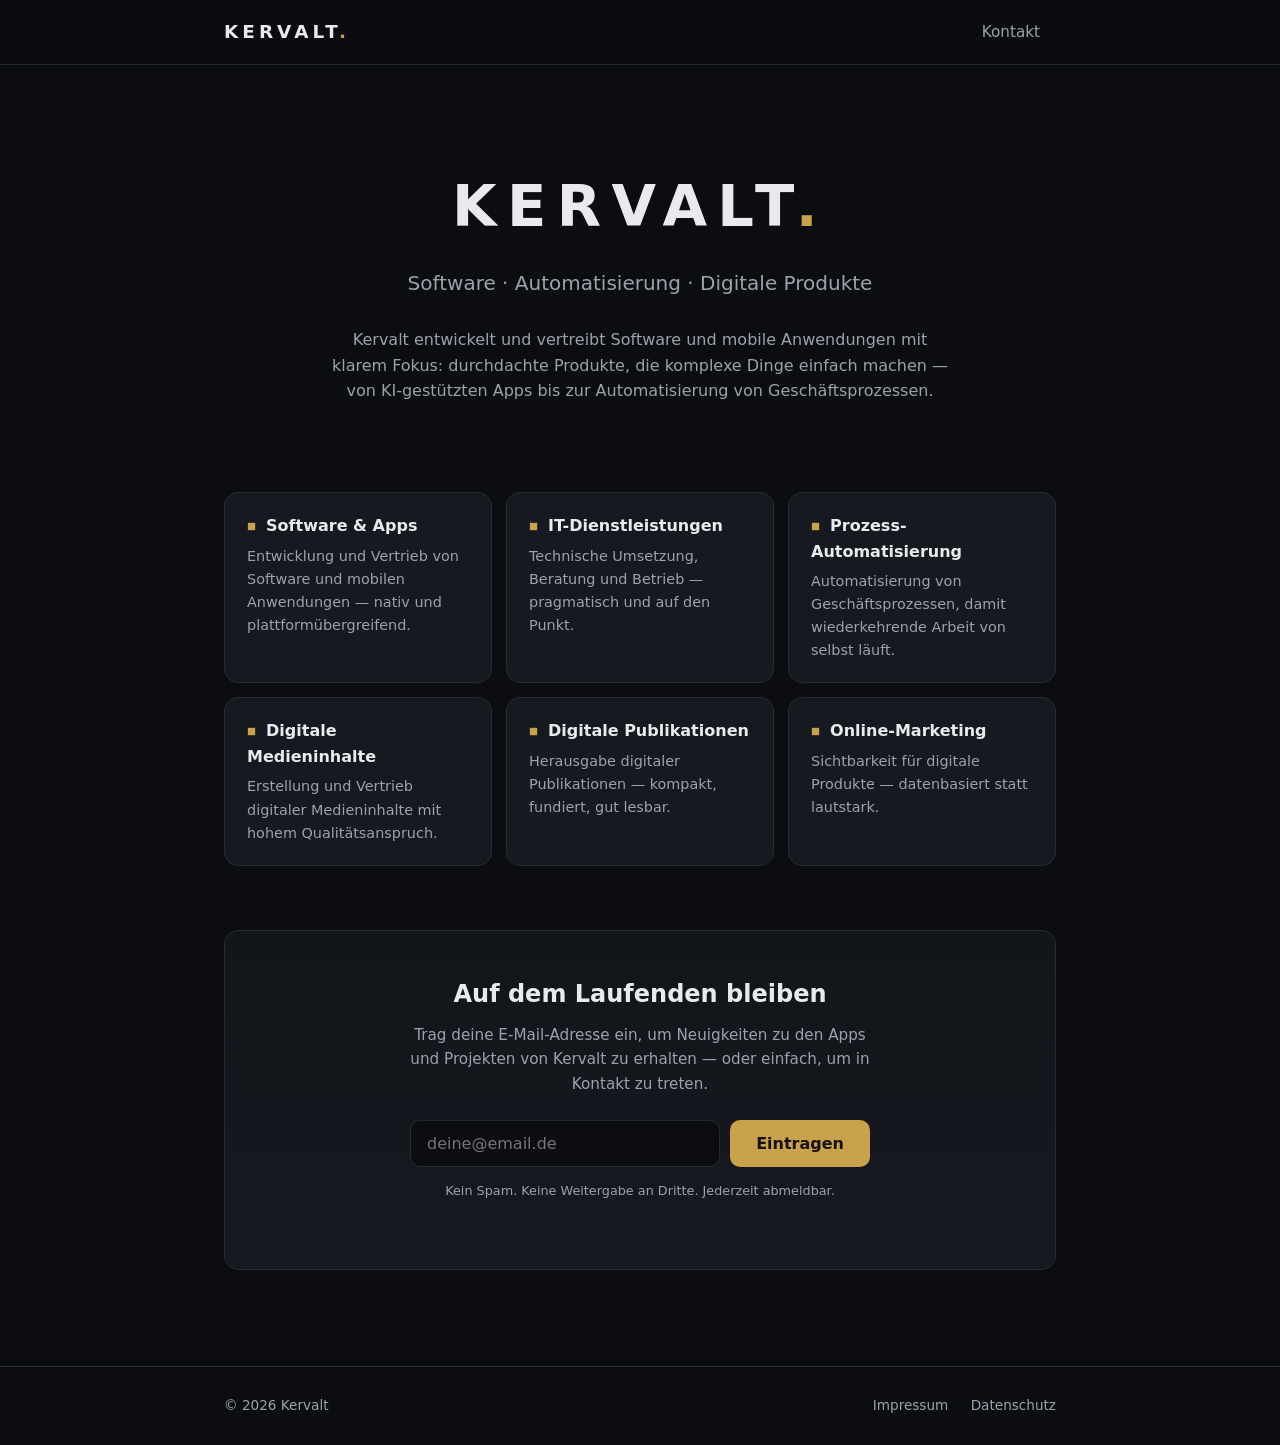
==== index.html @ 4561cdd2 "Kervalt Landingpage Co-Authored-By: Claude Fable 5 <noreply@anthropic.com> Claude-Session: https://c" ====
<!DOCTYPE html>
<html lang="de">
<head>
<meta charset="UTF-8">
<meta name="viewport" content="width=device-width, initial-scale=1.0">
<title>Kervalt — Software &amp; digitale Produkte</title>
<meta name="description" content="Kervalt entwickelt Software, mobile Anwendungen und digitale Produkte — Automatisierung, digitale Medieninhalte und Online-Marketing.">
<link rel="canonical" href="https://kervalt.de/">
<meta property="og:title" content="Kervalt — Software &amp; digitale Produkte">
<meta property="og:description" content="Software, mobile Anwendungen und digitale Produkte — Automatisierung, digitale Medieninhalte und Online-Marketing.">
<meta property="og:url" content="https://kervalt.de/">
<meta property="og:type" content="website">
<link rel="icon" href="data:image/svg+xml,%3Csvg xmlns='http://www.w3.org/2000/svg' viewBox='0 0 64 64'%3E%3Crect width='64' height='64' rx='12' fill='%230b0d10'/%3E%3Ctext x='32' y='45' font-family='Segoe UI,sans-serif' font-size='38' font-weight='700' fill='%23c9a24b' text-anchor='middle'%3EK%3C/text%3E%3C/svg%3E">
<style>
  :root {
    --bg: #0b0d10;
    --bg-soft: #12151a;
    --card: #161a20;
    --line: #262c35;
    --text: #e8eaed;
    --muted: #9aa3ad;
    --accent: #c9a24b;
    --accent-soft: rgba(201, 162, 75, 0.12);
    --radius: 14px;
  }
  * { margin: 0; padding: 0; box-sizing: border-box; }
  html { scroll-behavior: smooth; }
  body {
    background: var(--bg);
    color: var(--text);
    font-family: "Segoe UI", system-ui, -apple-system, sans-serif;
    line-height: 1.6;
    -webkit-font-smoothing: antialiased;
  }
  a { color: var(--accent); text-decoration: none; }
  a:hover { text-decoration: underline; }

  .wrap { max-width: 880px; margin: 0 auto; padding: 0 24px; }

  header {
    position: sticky; top: 0; z-index: 10;
    background: rgba(11, 13, 16, 0.85);
    backdrop-filter: blur(12px);
    border-bottom: 1px solid var(--line);
  }
  .nav {
    display: flex; align-items: center; justify-content: space-between;
    height: 64px;
  }
  .brand {
    font-size: 1.15rem; font-weight: 700; letter-spacing: 0.22em;
    color: var(--text); text-transform: uppercase;
  }
  .brand:hover { text-decoration: none; }
  .brand .dot { color: var(--accent); }
  .tabs { display: flex; gap: 4px; }
  .tab {
    padding: 8px 16px; border-radius: 8px;
    color: var(--muted); font-size: 0.95rem; cursor: pointer;
    border: none; background: none; font-family: inherit;
    transition: color 0.15s, background 0.15s;
  }
  .tab:hover { color: var(--text); text-decoration: none; }

  .view { display: none; }
  .view.active { display: block; animation: fadeIn 0.25s ease; }
  @keyframes fadeIn { from { opacity: 0; transform: translateY(6px); } to { opacity: 1; transform: none; } }

  .hero { padding: 96px 0 64px; text-align: center; }
  .hero h1 {
    font-size: clamp(2.4rem, 6vw, 3.6rem);
    letter-spacing: 0.18em; text-transform: uppercase; font-weight: 800;
  }
  .hero h1 .dot { color: var(--accent); }
  .hero .tagline {
    margin-top: 14px; font-size: clamp(1.05rem, 2.5vw, 1.25rem);
    color: var(--muted);
  }
  .hero .intro {
    margin: 28px auto 0; max-width: 620px; color: var(--muted);
    font-size: 1rem;
  }

  .fields { padding: 24px 0 64px; }
  .fields-grid {
    display: grid; grid-template-columns: repeat(auto-fit, minmax(240px, 1fr));
    gap: 14px;
  }
  .field {
    background: var(--card); border: 1px solid var(--line);
    border-radius: var(--radius); padding: 20px 22px;
    transition: border-color 0.2s;
  }
  .field:hover { border-color: var(--accent); }
  .field h3 { font-size: 1rem; font-weight: 600; margin-bottom: 6px; }
  .field h3::before { content: "■"; color: var(--accent); font-size: 0.6rem; vertical-align: 2px; margin-right: 10px; }
  .field p { color: var(--muted); font-size: 0.9rem; }

  .signup {
    margin: 0 0 96px;
    background: linear-gradient(180deg, var(--bg-soft), var(--card));
    border: 1px solid var(--line); border-radius: var(--radius);
    padding: 44px 32px; text-align: center;
  }
  .signup h2 { font-size: 1.5rem; margin-bottom: 10px; }
  .signup p { color: var(--muted); max-width: 480px; margin: 0 auto 24px; font-size: 0.95rem; }
  .signup form {
    display: flex; gap: 10px; max-width: 460px; margin: 0 auto;
    flex-wrap: wrap; justify-content: center;
  }
  .signup .hp { position: absolute; left: -9999px; opacity: 0; pointer-events: none; }
  .signup input[type="email"] {
    flex: 1 1 260px; padding: 13px 16px;
    background: var(--bg); color: var(--text);
    border: 1px solid var(--line); border-radius: 10px;
    font-size: 1rem; font-family: inherit; outline: none;
    transition: border-color 0.15s;
  }
  .signup input[type="email"]:focus { border-color: var(--accent); }
  .signup button {
    padding: 13px 26px; border: none; border-radius: 10px;
    background: var(--accent); color: #14100a;
    font-size: 1rem; font-weight: 600; font-family: inherit; cursor: pointer;
    transition: filter 0.15s;
  }
  .signup button:hover { filter: brightness(1.1); }
  .signup .hint { margin-top: 14px; font-size: 0.8rem; color: var(--muted); }
  .signup .status { margin-top: 14px; font-size: 0.9rem; display: none; }
  .signup .status.ok { display: block; color: #7dc98f; }
  .signup .status.err { display: block; color: #d98a8a; }

  .legal { padding: 72px 0 96px; max-width: 680px; }
  .legal h2 { font-size: 1.6rem; margin-bottom: 24px; }
  .legal h3 { font-size: 1.05rem; margin: 28px 0 8px; }
  .legal p { color: var(--muted); font-size: 0.95rem; margin-bottom: 12px; }
  .todo { color: var(--accent); font-style: italic; }

  footer {
    border-top: 1px solid var(--line); padding: 28px 0;
    color: var(--muted); font-size: 0.85rem;
  }
  footer .wrap { display: flex; justify-content: space-between; flex-wrap: wrap; gap: 10px; }
  footer a { color: var(--muted); margin-left: 18px; }
  footer a:hover { color: var(--text); }
</style>
</head>
<body>

<header>
  <div class="wrap nav">
    <a class="brand" href="#start">Kervalt<span class="dot">.</span></a>
    <nav class="tabs">
      <a class="tab" href="#kontakt">Kontakt</a>
    </nav>
  </div>
</header>

<main id="view-start" class="view active">
  <div class="wrap">
    <section class="hero">
      <h1>Kervalt<span class="dot">.</span></h1>
      <p class="tagline">Software · Automatisierung · Digitale Produkte</p>
      <p class="intro">
        Kervalt entwickelt und vertreibt Software und mobile Anwendungen mit klarem
        Fokus: durchdachte Produkte, die komplexe Dinge einfach machen — von
        KI-gestützten Apps bis zur Automatisierung von Geschäftsprozessen.
      </p>
    </section>

    <section class="fields">
      <div class="fields-grid">
        <div class="field">
          <h3>Software &amp; Apps</h3>
          <p>Entwicklung und Vertrieb von Software und mobilen Anwendungen — nativ und plattformübergreifend.</p>
        </div>
        <div class="field">
          <h3>IT-Dienstleistungen</h3>
          <p>Technische Umsetzung, Beratung und Betrieb — pragmatisch und auf den Punkt.</p>
        </div>
        <div class="field">
          <h3>Prozess-Automatisierung</h3>
          <p>Automatisierung von Geschäftsprozessen, damit wiederkehrende Arbeit von selbst läuft.</p>
        </div>
        <div class="field">
          <h3>Digitale Medieninhalte</h3>
          <p>Erstellung und Vertrieb digitaler Medieninhalte mit hohem Qualitätsanspruch.</p>
        </div>
        <div class="field">
          <h3>Digitale Publikationen</h3>
          <p>Herausgabe digitaler Publikationen — kompakt, fundiert, gut lesbar.</p>
        </div>
        <div class="field">
          <h3>Online-Marketing</h3>
          <p>Sichtbarkeit für digitale Produkte — datenbasiert statt lautstark.</p>
        </div>
      </div>
    </section>

    <section class="signup" id="kontakt">
      <h2>Auf dem Laufenden bleiben</h2>
      <p>
        Trag deine E-Mail-Adresse ein, um Neuigkeiten zu den Apps und Projekten von
        Kervalt zu erhalten — oder einfach, um in Kontakt zu treten.
      </p>
      <form id="signup-form" novalidate>
        <input type="text" class="hp" id="signup-hp" name="firma" tabindex="-1" autocomplete="off" aria-hidden="true">
        <input type="email" id="signup-email" name="email" placeholder="deine@email.de" required autocomplete="email">
        <button type="submit">Eintragen</button>
      </form>
      <p class="hint">Kein Spam. Keine Weitergabe an Dritte. Jederzeit abmeldbar.</p>
      <p class="status" id="signup-status"></p>
    </section>
  </div>
</main>

<main id="view-impressum" class="view">
  <div class="wrap legal">
    <h2>Impressum</h2>
    <p>Angaben gemäß § 5 DDG (Digitale-Dienste-Gesetz):</p>
    <h3>Anbieter</h3>
    <p>Patrik Kaiser<br>Kervalt (Einzelunternehmen)<br>Chiemseestraße 25b<br>83278 Traunstein</p>
    <h3>Kontakt</h3>
    <p>E-Mail: <a href="mailto:info@kervalt.de">info@kervalt.de</a></p>
  </div>
</main>

<main id="view-datenschutz" class="view">
  <div class="wrap legal">
    <h2>Datenschutzerklärung</h2>
    <h3>Verantwortlicher</h3>
    <p>Patrik Kaiser · Kervalt<br>Chiemseestraße 25b<br>83278 Traunstein<br>
       E-Mail: <a href="mailto:info@kervalt.de">info@kervalt.de</a></p>
    <h3>Hosting</h3>
    <p>
      Diese Website wird bei <strong>GitHub Pages</strong> gehostet (GitHub, Inc.,
      88 Colin P. Kelly Jr. Street, San Francisco, CA 94107, USA). Beim Aufruf der
      Seite verarbeitet GitHub technisch notwendige Daten (insbesondere die
      IP-Adresse) in Server-Logs, um die Website auszuliefern und deren Sicherheit
      zu gewährleisten (Art. 6 Abs. 1 lit. f DSGVO — berechtigtes Interesse am
      Betrieb der Website). GitHub ist unter dem EU-U.S. Data Privacy Framework
      zertifiziert. Näheres in der
      <a href="https://docs.github.com/de/site-policy/privacy-policies/github-general-privacy-statement" rel="noopener">Datenschutzerklärung von GitHub</a>.
    </p>
    <h3>E-Mail-Eintragung</h3>
    <p>
      Wenn du deine E-Mail-Adresse über das Formular einträgst, verwenden wir sie
      ausschließlich, um dich über Neuigkeiten zu Kervalt-Produkten zu informieren
      bzw. deine Kontaktanfrage zu beantworten (Art. 6 Abs. 1 lit. a DSGVO —
      Einwilligung). Du kannst dich jederzeit formlos per E-Mail wieder abmelden;
      deine Adresse wird dann gelöscht.
    </p>
    <p>
      Die eingetragenen Adressen werden in einer eigenen Datenbank von Kervalt
      gespeichert, betrieben auf der Cloud-Plattform <strong>Railway</strong>
      (Railway Corp., USA) als Auftragsverarbeiter.
    </p>
    <h3>Deine Rechte</h3>
    <p>
      Du hast das Recht auf Auskunft, Berichtigung, Löschung und Einschränkung der
      Verarbeitung deiner Daten sowie ein Beschwerderecht bei einer
      Datenschutz-Aufsichtsbehörde.
    </p>
  </div>
</main>

<footer>
  <div class="wrap">
    <span>© 2026 Kervalt</span>
    <span>
      <a href="#impressum">Impressum</a>
      <a href="#datenschutz">Datenschutz</a>
    </span>
  </div>
</footer>

<script>
  const BACKEND_URL = "https://kervalt-production.up.railway.app";
  const CONTACT_EMAIL = "info@kervalt.de";

  const VIEWS = ["start", "impressum", "datenschutz"];
  function showView(name) {
    const anchor = name === "kontakt";
    if (anchor || !VIEWS.includes(name)) name = "start";
    document.querySelectorAll(".view").forEach(v => v.classList.remove("active"));
    document.getElementById("view-" + name).classList.add("active");
    if (anchor) document.getElementById("kontakt").scrollIntoView({ behavior: "smooth" });
    else window.scrollTo({ top: 0 });
  }
  window.addEventListener("hashchange", () => showView(location.hash.slice(1)));
  showView(location.hash.slice(1));

  const form = document.getElementById("signup-form");
  const statusEl = document.getElementById("signup-status");
  form.addEventListener("submit", async (e) => {
    e.preventDefault();
    const email = document.getElementById("signup-email").value.trim();
    statusEl.className = "status";
    if (!/^[^\s@]+@[^\s@]+\.[^\s@]+$/.test(email)) {
      statusEl.textContent = "Bitte gib eine gültige E-Mail-Adresse ein.";
      statusEl.classList.add("err");
      return;
    }
    if (document.getElementById("signup-hp").value) {
      statusEl.textContent = "Danke! Du bist eingetragen.";
      statusEl.classList.add("ok");
      form.reset();
      return;
    }
    if (BACKEND_URL) {
      try {
        const res = await fetch(BACKEND_URL + "/subscribe", {
          method: "POST",
          headers: { "Content-Type": "application/json" },
          body: JSON.stringify({ email: email.toLowerCase() })
        });
        if (res.status === 201) {
          statusEl.textContent = "Danke! Du bist eingetragen.";
          statusEl.classList.add("ok");
          form.reset();
        } else if (res.status === 409) {
          statusEl.textContent = "Diese Adresse ist bereits eingetragen — alles gut!";
          statusEl.classList.add("ok");
          form.reset();
        } else {
          throw new Error();
        }
      } catch {
        statusEl.textContent = "Das hat leider nicht geklappt. Versuch es später noch einmal.";
        statusEl.classList.add("err");
      }
    } else {
      location.href = "mailto:" + CONTACT_EMAIL
        + "?subject=" + encodeURIComponent("Kervalt — auf dem Laufenden bleiben")
        + "&body=" + encodeURIComponent("Hallo,\n\nbitte nehmt mich in den Verteiler auf.\n\nMeine E-Mail: " + email);
      statusEl.textContent = "Dein E-Mail-Programm öffnet sich — einfach absenden.";
      statusEl.classList.add("ok");
    }
  });
</script>

</body>
</html>
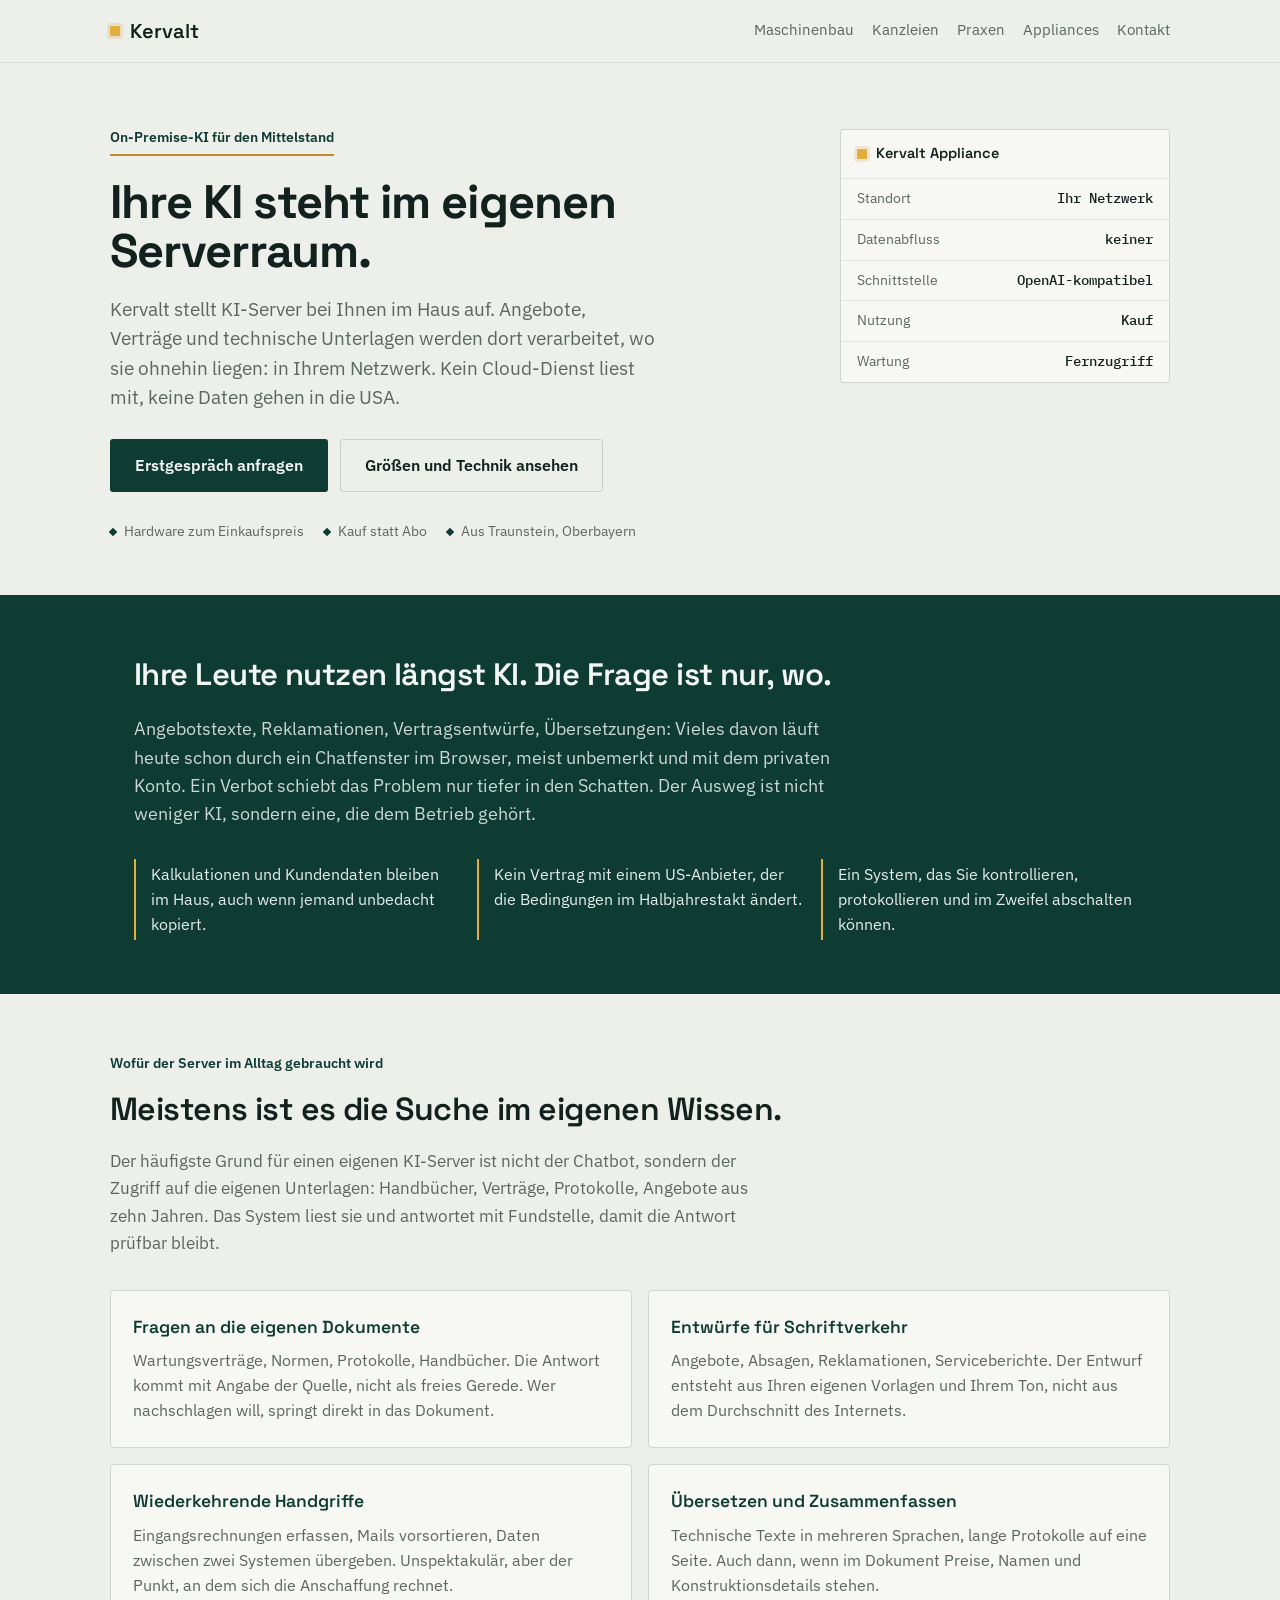
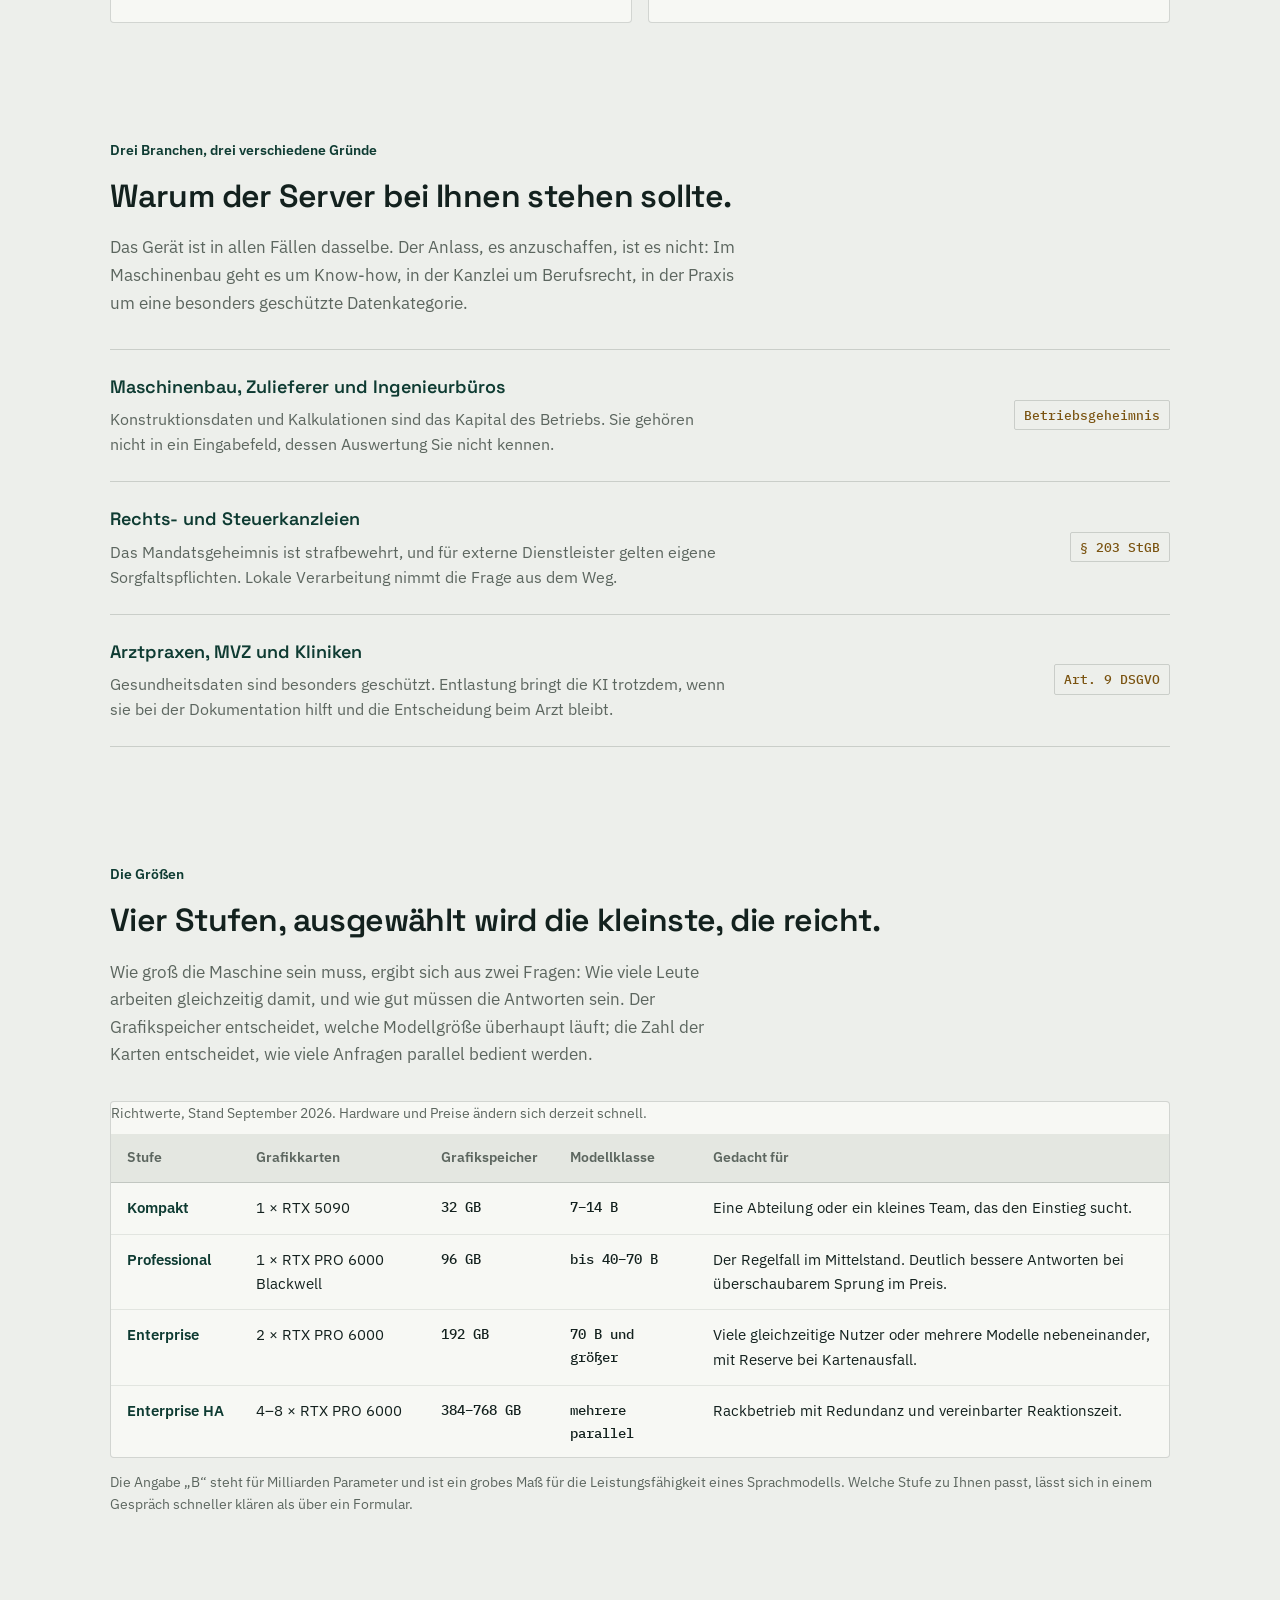
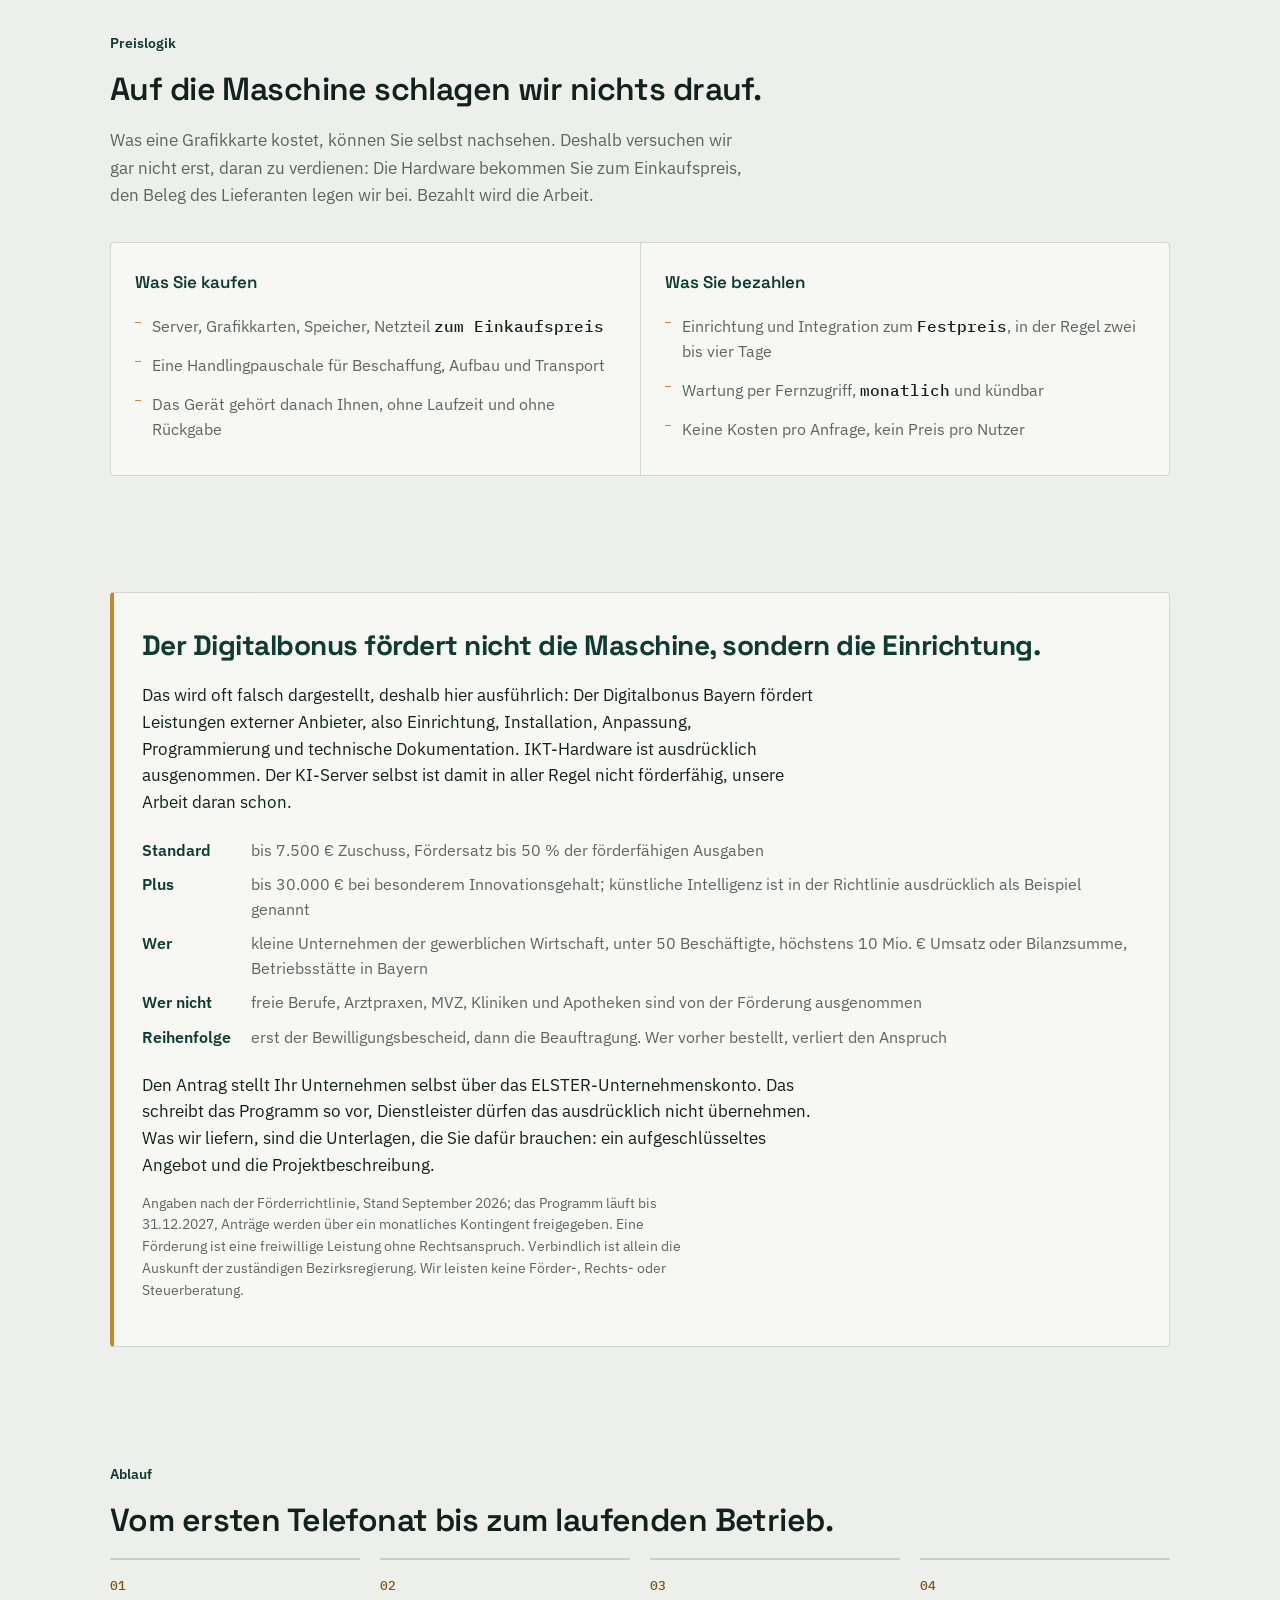
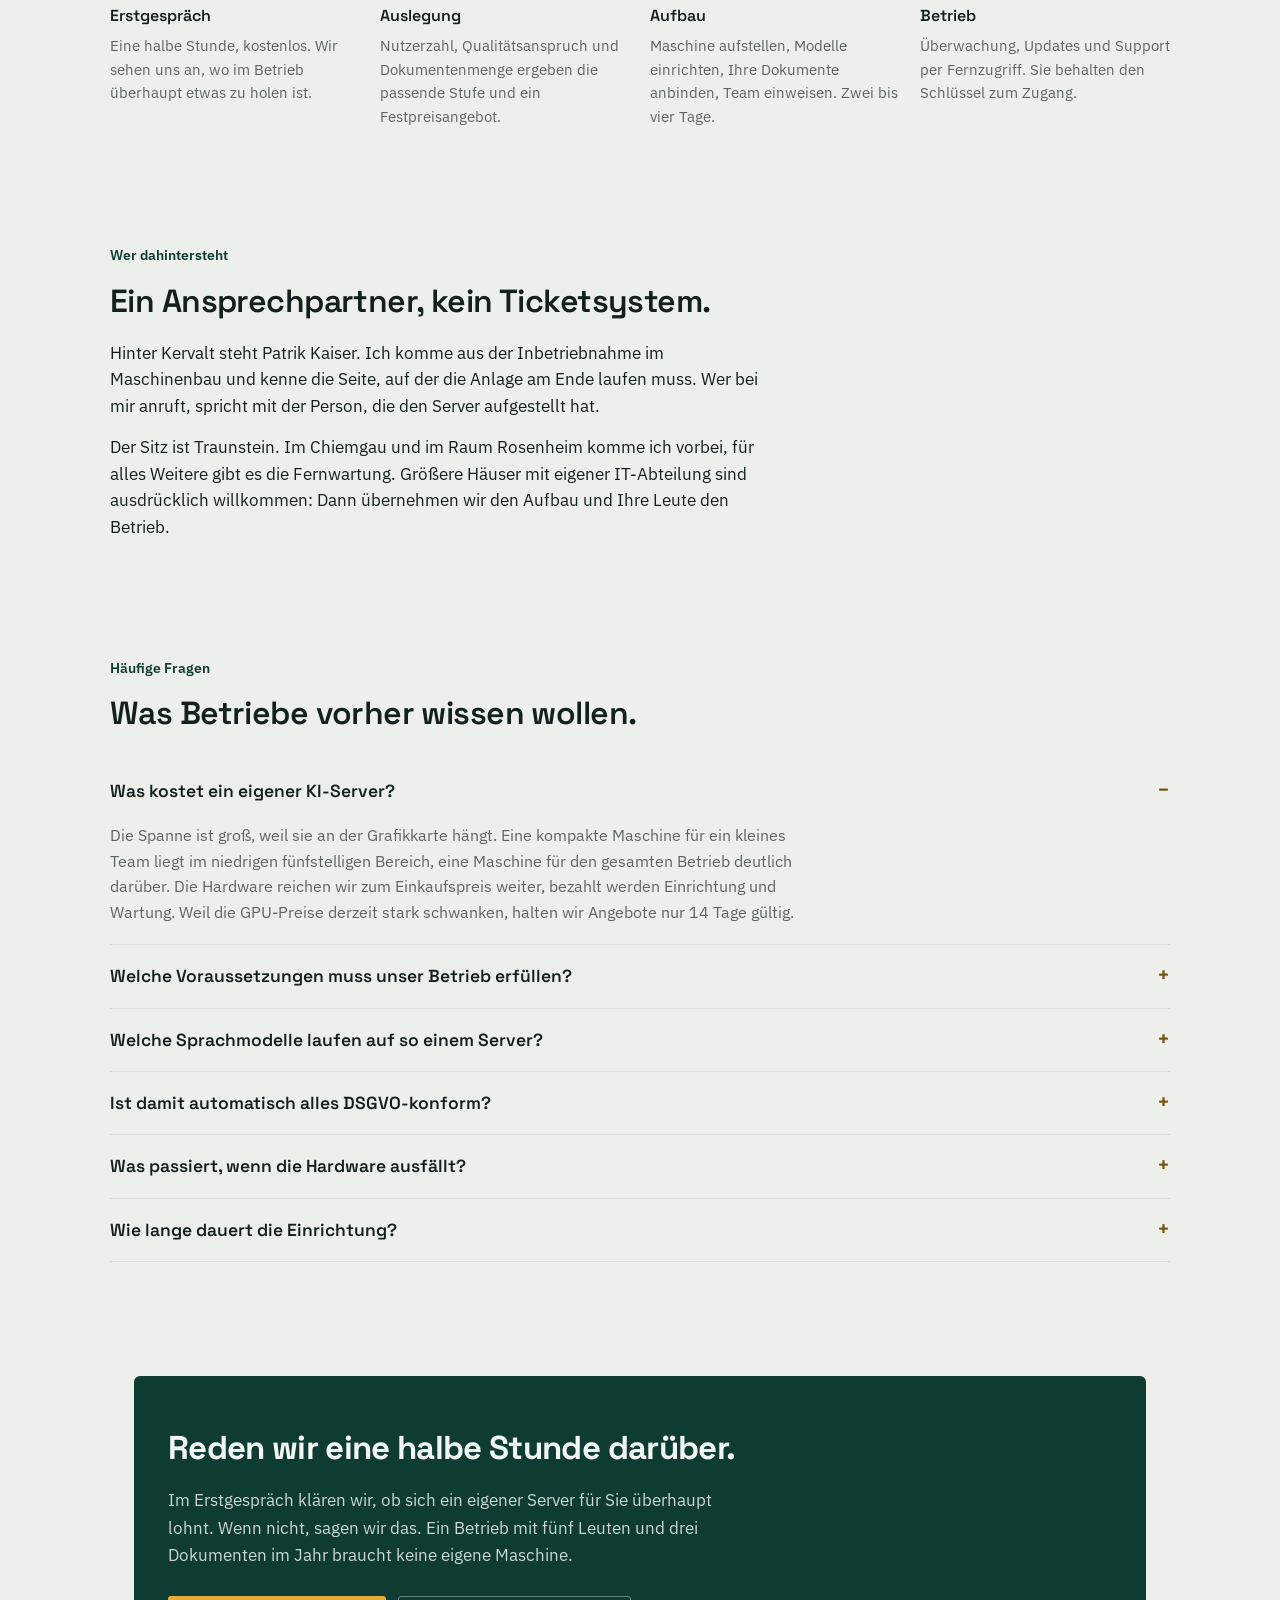
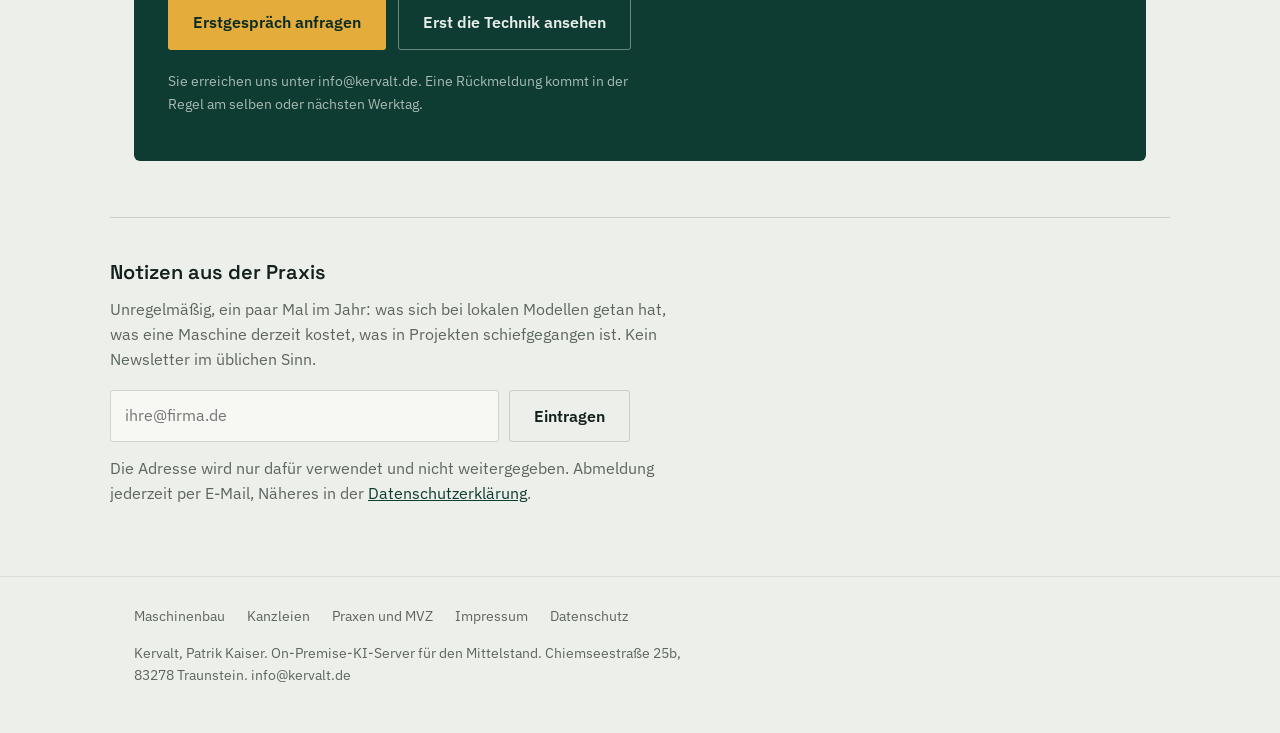
==== commit 9f7834ed: "Website auf On-Premise-KI-Positionierung umgebaut Startseite plus drei Branchen-Landingpages (Maschi" ====
--- a/index.html
+++ b/index.html
@@ -1,341 +1,418 @@
-<!DOCTYPE html>
+<!doctype html>
 <html lang="de">
 <head>
-<meta charset="UTF-8">
-<meta name="viewport" content="width=device-width, initial-scale=1.0">
-<title>Kervalt — Software &amp; digitale Produkte</title>
-<meta name="description" content="Kervalt entwickelt Software, mobile Anwendungen und digitale Produkte — Automatisierung, digitale Medieninhalte und Online-Marketing.">
+<meta charset="utf-8">
+<meta name="viewport" content="width=device-width,initial-scale=1">
+<title>KI-Server für den Mittelstand, aufgestellt im eigenen Haus | Kervalt</title>
+<meta name="description" content="Kervalt baut On-Premise-KI-Server für mittelständische Betriebe in Bayern: lokale Sprachmodelle auf Ihrer eigenen Hardware, DSGVO-konform, ohne Cloud. Einrichtung, Betrieb und Wartung aus einer Hand.">
+<meta name="robots" content="index, follow, max-image-preview:large, max-snippet:-1">
+<meta name="theme-color" content="#0E3B32">
 <link rel="canonical" href="https://kervalt.de/">
-<meta property="og:title" content="Kervalt — Software &amp; digitale Produkte">
-<meta property="og:description" content="Software, mobile Anwendungen und digitale Produkte — Automatisierung, digitale Medieninhalte und Online-Marketing.">
+<link rel="icon" href="/assets/favicon.svg" type="image/svg+xml">
+<link rel="stylesheet" href="/assets/style.css">
+
+<meta property="og:type" content="website">
+<meta property="og:site_name" content="Kervalt">
+<meta property="og:locale" content="de_DE">
+<meta property="og:title" content="KI-Server für den Mittelstand, aufgestellt im eigenen Haus">
+<meta property="og:description" content="Lokale Sprachmodelle auf Ihrer eigenen Hardware. Keine Cloud, kein Drittlandtransfer. Einrichtung, Betrieb und Wartung aus einer Hand.">
 <meta property="og:url" content="https://kervalt.de/">
-<meta property="og:type" content="website">
-<link rel="icon" href="data:image/svg+xml,%3Csvg xmlns='http://www.w3.org/2000/svg' viewBox='0 0 64 64'%3E%3Crect width='64' height='64' rx='12' fill='%230b0d10'/%3E%3Ctext x='32' y='45' font-family='Segoe UI,sans-serif' font-size='38' font-weight='700' fill='%23c9a24b' text-anchor='middle'%3EK%3C/text%3E%3C/svg%3E">
-<style>
-  :root {
-    --bg: #0b0d10;
-    --bg-soft: #12151a;
-    --card: #161a20;
-    --line: #262c35;
-    --text: #e8eaed;
-    --muted: #9aa3ad;
-    --accent: #c9a24b;
-    --accent-soft: rgba(201, 162, 75, 0.12);
-    --radius: 14px;
-  }
-  * { margin: 0; padding: 0; box-sizing: border-box; }
-  html { scroll-behavior: smooth; }
-  body {
-    background: var(--bg);
-    color: var(--text);
-    font-family: "Segoe UI", system-ui, -apple-system, sans-serif;
-    line-height: 1.6;
-    -webkit-font-smoothing: antialiased;
-  }
-  a { color: var(--accent); text-decoration: none; }
-  a:hover { text-decoration: underline; }
-
-  .wrap { max-width: 880px; margin: 0 auto; padding: 0 24px; }
-
-  header {
-    position: sticky; top: 0; z-index: 10;
-    background: rgba(11, 13, 16, 0.85);
-    backdrop-filter: blur(12px);
-    border-bottom: 1px solid var(--line);
-  }
-  .nav {
-    display: flex; align-items: center; justify-content: space-between;
-    height: 64px;
-  }
-  .brand {
-    font-size: 1.15rem; font-weight: 700; letter-spacing: 0.22em;
-    color: var(--text); text-transform: uppercase;
-  }
-  .brand:hover { text-decoration: none; }
-  .brand .dot { color: var(--accent); }
-  .tabs { display: flex; gap: 4px; }
-  .tab {
-    padding: 8px 16px; border-radius: 8px;
-    color: var(--muted); font-size: 0.95rem; cursor: pointer;
-    border: none; background: none; font-family: inherit;
-    transition: color 0.15s, background 0.15s;
-  }
-  .tab:hover { color: var(--text); text-decoration: none; }
-
-  .view { display: none; }
-  .view.active { display: block; animation: fadeIn 0.25s ease; }
-  @keyframes fadeIn { from { opacity: 0; transform: translateY(6px); } to { opacity: 1; transform: none; } }
-
-  .hero { padding: 96px 0 64px; text-align: center; }
-  .hero h1 {
-    font-size: clamp(2.4rem, 6vw, 3.6rem);
-    letter-spacing: 0.18em; text-transform: uppercase; font-weight: 800;
-  }
-  .hero h1 .dot { color: var(--accent); }
-  .hero .tagline {
-    margin-top: 14px; font-size: clamp(1.05rem, 2.5vw, 1.25rem);
-    color: var(--muted);
-  }
-  .hero .intro {
-    margin: 28px auto 0; max-width: 620px; color: var(--muted);
-    font-size: 1rem;
-  }
-
-  .fields { padding: 24px 0 64px; }
-  .fields-grid {
-    display: grid; grid-template-columns: repeat(auto-fit, minmax(240px, 1fr));
-    gap: 14px;
-  }
-  .field {
-    background: var(--card); border: 1px solid var(--line);
-    border-radius: var(--radius); padding: 20px 22px;
-    transition: border-color 0.2s;
-  }
-  .field:hover { border-color: var(--accent); }
-  .field h3 { font-size: 1rem; font-weight: 600; margin-bottom: 6px; }
-  .field h3::before { content: "■"; color: var(--accent); font-size: 0.6rem; vertical-align: 2px; margin-right: 10px; }
-  .field p { color: var(--muted); font-size: 0.9rem; }
-
-  .signup {
-    margin: 0 0 96px;
-    background: linear-gradient(180deg, var(--bg-soft), var(--card));
-    border: 1px solid var(--line); border-radius: var(--radius);
-    padding: 44px 32px; text-align: center;
-  }
-  .signup h2 { font-size: 1.5rem; margin-bottom: 10px; }
-  .signup p { color: var(--muted); max-width: 480px; margin: 0 auto 24px; font-size: 0.95rem; }
-  .signup form {
-    display: flex; gap: 10px; max-width: 460px; margin: 0 auto;
-    flex-wrap: wrap; justify-content: center;
-  }
-  .signup .hp { position: absolute; left: -9999px; opacity: 0; pointer-events: none; }
-  .signup input[type="email"] {
-    flex: 1 1 260px; padding: 13px 16px;
-    background: var(--bg); color: var(--text);
-    border: 1px solid var(--line); border-radius: 10px;
-    font-size: 1rem; font-family: inherit; outline: none;
-    transition: border-color 0.15s;
-  }
-  .signup input[type="email"]:focus { border-color: var(--accent); }
-  .signup button {
-    padding: 13px 26px; border: none; border-radius: 10px;
-    background: var(--accent); color: #14100a;
-    font-size: 1rem; font-weight: 600; font-family: inherit; cursor: pointer;
-    transition: filter 0.15s;
-  }
-  .signup button:hover { filter: brightness(1.1); }
-  .signup .hint { margin-top: 14px; font-size: 0.8rem; color: var(--muted); }
-  .signup .status { margin-top: 14px; font-size: 0.9rem; display: none; }
-  .signup .status.ok { display: block; color: #7dc98f; }
-  .signup .status.err { display: block; color: #d98a8a; }
-
-  .legal { padding: 72px 0 96px; max-width: 680px; }
-  .legal h2 { font-size: 1.6rem; margin-bottom: 24px; }
-  .legal h3 { font-size: 1.05rem; margin: 28px 0 8px; }
-  .legal p { color: var(--muted); font-size: 0.95rem; margin-bottom: 12px; }
-  .todo { color: var(--accent); font-style: italic; }
-
-  footer {
-    border-top: 1px solid var(--line); padding: 28px 0;
-    color: var(--muted); font-size: 0.85rem;
-  }
-  footer .wrap { display: flex; justify-content: space-between; flex-wrap: wrap; gap: 10px; }
-  footer a { color: var(--muted); margin-left: 18px; }
-  footer a:hover { color: var(--text); }
-</style>
+<meta property="og:image" content="https://kervalt.de/assets/og-start.png">
+<meta property="og:image:width" content="1200">
+<meta property="og:image:height" content="630">
+<meta name="twitter:card" content="summary_large_image">
+
+<script type="application/ld+json">
+{
+  "@context": "https://schema.org",
+  "@graph": [
+    {
+      "@type": "ProfessionalService",
+      "@id": "https://kervalt.de/#org",
+      "name": "Kervalt",
+      "description": "On-Premise-KI-Server für den Mittelstand: lokal betriebene Sprachmodelle auf eigener Hardware, ohne Cloud. Beratung, Aufbau, Betrieb und Wartung aus einer Hand.",
+      "url": "https://kervalt.de/",
+      "email": "info@kervalt.de",
+      "founder": {"@type": "Person", "name": "Patrik Kaiser"},
+      "knowsAbout": ["On-Premise KI", "lokale Sprachmodelle", "DSGVO", "Datenschutz", "Retrieval Augmented Generation", "KI-Server", "vLLM"],
+      "areaServed": [
+        {"@type": "AdministrativeArea", "name": "Bayern"},
+        {"@type": "Place", "name": "Oberbayern"},
+        {"@type": "Place", "name": "Chiemgau"},
+        {"@type": "Place", "name": "Traunstein"},
+        {"@type": "Place", "name": "Rosenheim"},
+        {"@type": "Country", "name": "Deutschland"}
+      ],
+      "address": {
+        "@type": "PostalAddress",
+        "streetAddress": "Chiemseestraße 25b",
+        "addressLocality": "Traunstein",
+        "addressRegion": "Bayern",
+        "postalCode": "83278",
+        "addressCountry": "DE"
+      }
+    },
+    {
+      "@type": "WebSite",
+      "@id": "https://kervalt.de/#website",
+      "url": "https://kervalt.de/",
+      "name": "Kervalt",
+      "publisher": {"@id": "https://kervalt.de/#org"},
+      "inLanguage": "de-DE"
+    },
+    {
+      "@type": "Service",
+      "@id": "https://kervalt.de/#service",
+      "name": "On-Premise-KI-Server",
+      "serviceType": "Lokal betriebene KI-Infrastruktur",
+      "provider": {"@id": "https://kervalt.de/#org"},
+      "areaServed": {"@type": "Country", "name": "Deutschland"},
+      "audience": {"@type": "BusinessAudience", "audienceType": "Mittelständische Unternehmen"},
+      "description": "Aufbau und Betrieb von KI-Servern, die im Netzwerk des Kunden stehen. Sprachmodelle und Dokumentensuche laufen lokal, ohne Cloud-Anbindung."
+    }
+  ]
+}
+</script>
+<script type="application/ld+json">
+{
+  "@context": "https://schema.org",
+  "@type": "FAQPage",
+  "mainEntity": [
+    {"@type":"Question","name":"Was kostet ein eigener KI-Server?","acceptedAnswer":{"@type":"Answer","text":"Die Spanne ist groß, weil sie an der Grafikkarte hängt. Eine kompakte Maschine für ein kleines Team liegt im niedrigen fünfstelligen Bereich, eine Maschine für den gesamten Betrieb deutlich darüber. Die Hardware reichen wir zum Einkaufspreis weiter, bezahlt werden Einrichtung und Wartung. Weil die GPU-Preise derzeit stark schwanken, halten wir Angebote nur 14 Tage gültig."}},
+    {"@type":"Question","name":"Welche Voraussetzungen muss unser Betrieb erfüllen?","acceptedAnswer":{"@type":"Answer","text":"Ein abschließbarer Raum mit Netzwerkanschluss, eine ausreichend abgesicherte Steckdose und etwas Kühlung. Ein Serverschrank ist praktisch, aber nicht zwingend. Für die Fernwartung brauchen wir einen abgestimmten Zugang, den Sie jederzeit sperren können."}},
+    {"@type":"Question","name":"Welche Sprachmodelle laufen auf so einem Server?","acceptedAnswer":{"@type":"Answer","text":"Offene Modelle, die Sie selbst herunterladen und behalten dürfen, zum Beispiel aus den Familien Llama, Qwen oder Mistral. Ausgeliefert werden sie über vLLM mit einer OpenAI-kompatiblen Schnittstelle, sodass viele vorhandene Werkzeuge ohne Umbau funktionieren. Welches Modell passt, hängt vom verfügbaren Grafikspeicher ab."}},
+    {"@type":"Question","name":"Ist damit automatisch alles DSGVO-konform?","acceptedAnswer":{"@type":"Answer","text":"Nein, und das sollte Ihnen niemand versprechen. Ein Server im eigenen Haus löst den größten Brocken: Es gibt keine Übermittlung in ein Drittland und keinen externen Auftragsverarbeiter für die Verarbeitung selbst. Verzeichnis der Verarbeitungstätigkeiten, Zugriffsrechte, Löschkonzept und die Einbindung Ihres Betriebsrats bleiben Ihre Aufgabe. Wir liefern die technische Dokumentation dafür zu."}},
+    {"@type":"Question","name":"Was passiert, wenn die Hardware ausfällt?","acceptedAnswer":{"@type":"Answer","text":"Bei den kleineren Stufen gilt die Herstellergarantie, und der Betrieb steht so lange still wie eine defekte Grafikkarte braucht. Wer das nicht hinnehmen kann, nimmt eine Stufe mit zwei Karten oder eine Rack-Lösung mit Ersatzteilvorhaltung. Was Ihr Ausfall kostet, klären wir vorher, sonst kauft man Redundanz auf Verdacht."}},
+    {"@type":"Question","name":"Wie lange dauert die Einrichtung?","acceptedAnswer":{"@type":"Answer","text":"Der Aufbau vor Ort dauert in der Regel zwei bis vier Arbeitstage, je nachdem wie viele Dokumentenquellen angebunden werden. Davor liegt die Lieferzeit der Hardware, die derzeit der unsicherste Teil im Zeitplan ist."}}
+  ]
+}
+</script>
 </head>
 <body>
-
-<header>
-  <div class="wrap nav">
-    <a class="brand" href="#start">Kervalt<span class="dot">.</span></a>
-    <nav class="tabs">
-      <a class="tab" href="#kontakt">Kontakt</a>
+<a class="skip" href="#inhalt">Zum Inhalt springen</a>
+
+<header class="hd">
+  <div class="wrap hd-in">
+    <a class="wordmark" href="/"><span class="led" aria-hidden="true"></span>Kervalt</a>
+    <nav class="nav" aria-label="Hauptnavigation">
+      <a href="/ki-maschinenbau/">Maschinenbau</a>
+      <a href="/ki-kanzlei/">Kanzleien</a>
+      <a href="/ki-praxis/">Praxen</a>
+      <a href="#appliances">Appliances</a>
+      <a href="mailto:info@kervalt.de">Kontakt</a>
     </nav>
   </div>
 </header>
 
-<main id="view-start" class="view active">
+<main id="inhalt">
+
+  <section class="hero wrap">
+    <div>
+      <span class="kicker">On-Premise-KI für den Mittelstand</span>
+      <h1>Ihre KI steht im eigenen Serverraum.</h1>
+      <p class="lead">Kervalt stellt KI-Server bei Ihnen im Haus auf. Angebote, Verträge und technische Unterlagen werden dort verarbeitet, wo sie ohnehin liegen: in Ihrem Netzwerk. Kein Cloud-Dienst liest mit, keine Daten gehen in die USA.</p>
+      <div class="cta-row">
+        <a class="btn btn-primary" href="mailto:info@kervalt.de?subject=Erstgespr%C3%A4ch%20KI-Server&amp;body=Guten%20Tag%2C%0A%0Awir%20interessieren%20uns%20f%C3%BCr%20einen%20KI-Server%20im%20eigenen%20Haus.%0A%0ABetrieb%3A%20%0ABranche%3A%20%0AAnzahl%20Mitarbeitende%2C%20die%20damit%20arbeiten%20w%C3%BCrden%3A%20%0A%0AViele%20Gr%C3%BC%C3%9Fe%0A">Erstgespräch anfragen</a>
+        <a class="btn btn-ghost" href="#appliances">Größen und Technik ansehen</a>
+      </div>
+      <div class="trust">
+        <span><i class="tick" aria-hidden="true"></i> Hardware zum Einkaufspreis</span>
+        <span><i class="tick" aria-hidden="true"></i> Kauf statt Abo</span>
+        <span><i class="tick" aria-hidden="true"></i> Aus Traunstein, Oberbayern</span>
+      </div>
+    </div>
+    <aside class="plate" aria-label="Eckdaten">
+      <div class="plate-hd"><span class="led" aria-hidden="true"></span>Kervalt Appliance</div>
+      <dl>
+        <div class="row"><dt>Standort</dt><dd>Ihr Netzwerk</dd></div>
+        <div class="row"><dt>Datenabfluss</dt><dd>keiner</dd></div>
+        <div class="row"><dt>Schnittstelle</dt><dd>OpenAI-kompatibel</dd></div>
+        <div class="row"><dt>Nutzung</dt><dd>Kauf</dd></div>
+        <div class="row"><dt>Wartung</dt><dd>Fernzugriff</dd></div>
+      </dl>
+    </aside>
+  </section>
+
+  <section class="band">
+    <div class="wrap">
+      <h2>Ihre Leute nutzen längst KI. Die Frage ist nur, wo.</h2>
+      <p>Angebotstexte, Reklamationen, Vertragsentwürfe, Übersetzungen: Vieles davon läuft heute schon durch ein Chatfenster im Browser, meist unbemerkt und mit dem privaten Konto. Ein Verbot schiebt das Problem nur tiefer in den Schatten. Der Ausweg ist nicht weniger KI, sondern eine, die dem Betrieb gehört.</p>
+      <ul class="band-list">
+        <li>Kalkulationen und Kundendaten bleiben im Haus, auch wenn jemand unbedacht kopiert.</li>
+        <li>Kein Vertrag mit einem US-Anbieter, der die Bedingungen im Halbjahrestakt ändert.</li>
+        <li>Ein System, das Sie kontrollieren, protokollieren und im Zweifel abschalten können.</li>
+      </ul>
+    </div>
+  </section>
+
+  <section class="sec wrap">
+    <span class="eyebrow">Wofür der Server im Alltag gebraucht wird</span>
+    <h2>Meistens ist es die Suche im eigenen Wissen.</h2>
+    <p class="sub">Der häufigste Grund für einen eigenen KI-Server ist nicht der Chatbot, sondern der Zugriff auf die eigenen Unterlagen: Handbücher, Verträge, Protokolle, Angebote aus zehn Jahren. Das System liest sie und antwortet mit Fundstelle, damit die Antwort prüfbar bleibt.</p>
+    <div class="cards">
+      <article class="card">
+        <h3>Fragen an die eigenen Dokumente</h3>
+        <p>Wartungsverträge, Normen, Protokolle, Handbücher. Die Antwort kommt mit Angabe der Quelle, nicht als freies Gerede. Wer nachschlagen will, springt direkt in das Dokument.</p>
+      </article>
+      <article class="card">
+        <h3>Entwürfe für Schriftverkehr</h3>
+        <p>Angebote, Absagen, Reklamationen, Serviceberichte. Der Entwurf entsteht aus Ihren eigenen Vorlagen und Ihrem Ton, nicht aus dem Durchschnitt des Internets.</p>
+      </article>
+      <article class="card">
+        <h3>Wiederkehrende Handgriffe</h3>
+        <p>Eingangsrechnungen erfassen, Mails vorsortieren, Daten zwischen zwei Systemen übergeben. Unspektakulär, aber der Punkt, an dem sich die Anschaffung rechnet.</p>
+      </article>
+      <article class="card">
+        <h3>Übersetzen und Zusammenfassen</h3>
+        <p>Technische Texte in mehreren Sprachen, lange Protokolle auf eine Seite. Auch dann, wenn im Dokument Preise, Namen und Konstruktionsdetails stehen.</p>
+      </article>
+    </div>
+  </section>
+
+  <section class="sec wrap">
+    <span class="eyebrow">Drei Branchen, drei verschiedene Gründe</span>
+    <h2>Warum der Server bei Ihnen stehen sollte.</h2>
+    <p class="sub">Das Gerät ist in allen Fällen dasselbe. Der Anlass, es anzuschaffen, ist es nicht: Im Maschinenbau geht es um Know-how, in der Kanzlei um Berufsrecht, in der Praxis um eine besonders geschützte Datenkategorie.</p>
+    <div class="rows">
+      <a class="rowlink" href="/ki-maschinenbau/">
+        <div>
+          <h3>Maschinenbau, Zulieferer und Ingenieurbüros</h3>
+          <p>Konstruktionsdaten und Kalkulationen sind das Kapital des Betriebs. Sie gehören nicht in ein Eingabefeld, dessen Auswertung Sie nicht kennen.</p>
+        </div>
+        <span class="tag">Betriebsgeheimnis</span>
+      </a>
+      <a class="rowlink" href="/ki-kanzlei/">
+        <div>
+          <h3>Rechts- und Steuerkanzleien</h3>
+          <p>Das Mandatsgeheimnis ist strafbewehrt, und für externe Dienstleister gelten eigene Sorgfaltspflichten. Lokale Verarbeitung nimmt die Frage aus dem Weg.</p>
+        </div>
+        <span class="tag">§ 203 StGB</span>
+      </a>
+      <a class="rowlink" href="/ki-praxis/">
+        <div>
+          <h3>Arztpraxen, MVZ und Kliniken</h3>
+          <p>Gesundheitsdaten sind besonders geschützt. Entlastung bringt die KI trotzdem, wenn sie bei der Dokumentation hilft und die Entscheidung beim Arzt bleibt.</p>
+        </div>
+        <span class="tag">Art. 9 DSGVO</span>
+      </a>
+    </div>
+  </section>
+
+  <section class="sec wrap" id="appliances">
+    <span class="eyebrow">Die Größen</span>
+    <h2>Vier Stufen, ausgewählt wird die kleinste, die reicht.</h2>
+    <p class="sub">Wie groß die Maschine sein muss, ergibt sich aus zwei Fragen: Wie viele Leute arbeiten gleichzeitig damit, und wie gut müssen die Antworten sein. Der Grafikspeicher entscheidet, welche Modellgröße überhaupt läuft; die Zahl der Karten entscheidet, wie viele Anfragen parallel bedient werden.</p>
+    <div class="tbl-scroll">
+      <table>
+        <caption>Richtwerte, Stand September 2026. Hardware und Preise ändern sich derzeit schnell.</caption>
+        <thead>
+          <tr><th scope="col">Stufe</th><th scope="col">Grafikkarten</th><th scope="col">Grafikspeicher</th><th scope="col">Modellklasse</th><th scope="col">Gedacht für</th></tr>
+        </thead>
+        <tbody>
+          <tr>
+            <th scope="row">Kompakt</th>
+            <td>1 × RTX 5090</td><td class="num">32 GB</td><td class="num">7–14 B</td>
+            <td>Eine Abteilung oder ein kleines Team, das den Einstieg sucht.</td>
+          </tr>
+          <tr>
+            <th scope="row">Professional</th>
+            <td>1 × RTX PRO 6000 Blackwell</td><td class="num">96 GB</td><td class="num">bis 40–70 B</td>
+            <td>Der Regelfall im Mittelstand. Deutlich bessere Antworten bei überschaubarem Sprung im Preis.</td>
+          </tr>
+          <tr>
+            <th scope="row">Enterprise</th>
+            <td>2 × RTX PRO 6000</td><td class="num">192 GB</td><td class="num">70 B und größer</td>
+            <td>Viele gleichzeitige Nutzer oder mehrere Modelle nebeneinander, mit Reserve bei Kartenausfall.</td>
+          </tr>
+          <tr>
+            <th scope="row">Enterprise HA</th>
+            <td>4–8 × RTX PRO 6000</td><td class="num">384–768 GB</td><td class="num">mehrere parallel</td>
+            <td>Rackbetrieb mit Redundanz und vereinbarter Reaktionszeit.</td>
+          </tr>
+        </tbody>
+      </table>
+    </div>
+    <p class="hint" style="margin-top:14px">Die Angabe „B“ steht für Milliarden Parameter und ist ein grobes Maß für die Leistungsfähigkeit eines Sprachmodells. Welche Stufe zu Ihnen passt, lässt sich in einem Gespräch schneller klären als über ein Formular.</p>
+  </section>
+
+  <section class="sec wrap">
+    <span class="eyebrow">Preislogik</span>
+    <h2>Auf die Maschine schlagen wir nichts drauf.</h2>
+    <p class="sub">Was eine Grafikkarte kostet, können Sie selbst nachsehen. Deshalb versuchen wir gar nicht erst, daran zu verdienen: Die Hardware bekommen Sie zum Einkaufspreis, den Beleg des Lieferanten legen wir bei. Bezahlt wird die Arbeit.</p>
+    <div class="split">
+      <div>
+        <h3>Was Sie kaufen</h3>
+        <ul>
+          <li>Server, Grafikkarten, Speicher, Netzteil <span class="amount">zum Einkaufspreis</span></li>
+          <li>Eine Handlingpauschale für Beschaffung, Aufbau und Transport</li>
+          <li>Das Gerät gehört danach Ihnen, ohne Laufzeit und ohne Rückgabe</li>
+        </ul>
+      </div>
+      <div>
+        <h3>Was Sie bezahlen</h3>
+        <ul>
+          <li>Einrichtung und Integration zum <span class="amount">Festpreis</span>, in der Regel zwei bis vier Tage</li>
+          <li>Wartung per Fernzugriff, <span class="amount">monatlich</span> und kündbar</li>
+          <li>Keine Kosten pro Anfrage, kein Preis pro Nutzer</li>
+        </ul>
+      </div>
+    </div>
+  </section>
+
+  <section class="sec wrap">
+    <div class="panel">
+      <h2>Der Digitalbonus fördert nicht die Maschine, sondern die Einrichtung.</h2>
+      <p>Das wird oft falsch dargestellt, deshalb hier ausführlich: Der Digitalbonus Bayern fördert Leistungen externer Anbieter, also Einrichtung, Installation, Anpassung, Programmierung und technische Dokumentation. IKT-Hardware ist ausdrücklich ausgenommen. Der KI-Server selbst ist damit in aller Regel nicht förderfähig, unsere Arbeit daran schon.</p>
+      <dl>
+        <dt>Standard</dt><dd>bis 7.500 € Zuschuss, Fördersatz bis 50 % der förderfähigen Ausgaben</dd>
+        <dt>Plus</dt><dd>bis 30.000 € bei besonderem Innovationsgehalt; künstliche Intelligenz ist in der Richtlinie ausdrücklich als Beispiel genannt</dd>
+        <dt>Wer</dt><dd>kleine Unternehmen der gewerblichen Wirtschaft, unter 50 Beschäftigte, höchstens 10 Mio. € Umsatz oder Bilanzsumme, Betriebsstätte in Bayern</dd>
+        <dt>Wer nicht</dt><dd>freie Berufe, Arztpraxen, MVZ, Kliniken und Apotheken sind von der Förderung ausgenommen</dd>
+        <dt>Reihenfolge</dt><dd>erst der Bewilligungsbescheid, dann die Beauftragung. Wer vorher bestellt, verliert den Anspruch</dd>
+      </dl>
+      <p>Den Antrag stellt Ihr Unternehmen selbst über das ELSTER-Unternehmenskonto. Das schreibt das Programm so vor, Dienstleister dürfen das ausdrücklich nicht übernehmen. Was wir liefern, sind die Unterlagen, die Sie dafür brauchen: ein aufgeschlüsseltes Angebot und die Projektbeschreibung.</p>
+      <p class="hint">Angaben nach der Förderrichtlinie, Stand September 2026; das Programm läuft bis 31.12.2027, Anträge werden über ein monatliches Kontingent freigegeben. Eine Förderung ist eine freiwillige Leistung ohne Rechtsanspruch. Verbindlich ist allein die Auskunft der zuständigen Bezirksregierung. Wir leisten keine Förder-, Rechts- oder Steuerberatung.</p>
+    </div>
+  </section>
+
+  <section class="sec wrap">
+    <span class="eyebrow">Ablauf</span>
+    <h2>Vom ersten Telefonat bis zum laufenden Betrieb.</h2>
+    <div class="steps">
+      <div class="step"><div class="n">01</div><h3>Erstgespräch</h3><p>Eine halbe Stunde, kostenlos. Wir sehen uns an, wo im Betrieb überhaupt etwas zu holen ist.</p></div>
+      <div class="step"><div class="n">02</div><h3>Auslegung</h3><p>Nutzerzahl, Qualitätsanspruch und Dokumentenmenge ergeben die passende Stufe und ein Festpreisangebot.</p></div>
+      <div class="step"><div class="n">03</div><h3>Aufbau</h3><p>Maschine aufstellen, Modelle einrichten, Ihre Dokumente anbinden, Team einweisen. Zwei bis vier Tage.</p></div>
+      <div class="step"><div class="n">04</div><h3>Betrieb</h3><p>Überwachung, Updates und Support per Fernzugriff. Sie behalten den Schlüssel zum Zugang.</p></div>
+    </div>
+  </section>
+
+  <section class="sec wrap prose">
+    <span class="eyebrow">Wer dahintersteht</span>
+    <h2>Ein Ansprechpartner, kein Ticketsystem.</h2>
+    <p>Hinter Kervalt steht Patrik Kaiser. Ich komme aus der Inbetriebnahme im Maschinenbau und kenne die Seite, auf der die Anlage am Ende laufen muss. Wer bei mir anruft, spricht mit der Person, die den Server aufgestellt hat.</p>
+    <p>Der Sitz ist Traunstein. Im Chiemgau und im Raum Rosenheim komme ich vorbei, für alles Weitere gibt es die Fernwartung. Größere Häuser mit eigener IT-Abteilung sind ausdrücklich willkommen: Dann übernehmen wir den Aufbau und Ihre Leute den Betrieb.</p>
+  </section>
+
+  <section class="sec wrap faq">
+    <span class="eyebrow">Häufige Fragen</span>
+    <h2>Was Betriebe vorher wissen wollen.</h2>
+    <div style="margin-top:20px">
+      <details open>
+        <summary>Was kostet ein eigener KI-Server?</summary>
+        <p>Die Spanne ist groß, weil sie an der Grafikkarte hängt. Eine kompakte Maschine für ein kleines Team liegt im niedrigen fünfstelligen Bereich, eine Maschine für den gesamten Betrieb deutlich darüber. Die Hardware reichen wir zum Einkaufspreis weiter, bezahlt werden Einrichtung und Wartung. Weil die GPU-Preise derzeit stark schwanken, halten wir Angebote nur 14 Tage gültig.</p>
+      </details>
+      <details>
+        <summary>Welche Voraussetzungen muss unser Betrieb erfüllen?</summary>
+        <p>Ein abschließbarer Raum mit Netzwerkanschluss, eine ausreichend abgesicherte Steckdose und etwas Kühlung. Ein Serverschrank ist praktisch, aber nicht zwingend. Für die Fernwartung brauchen wir einen abgestimmten Zugang, den Sie jederzeit sperren können.</p>
+      </details>
+      <details>
+        <summary>Welche Sprachmodelle laufen auf so einem Server?</summary>
+        <p>Offene Modelle, die Sie selbst herunterladen und behalten dürfen, zum Beispiel aus den Familien Llama, Qwen oder Mistral. Ausgeliefert werden sie über vLLM mit einer OpenAI-kompatiblen Schnittstelle, sodass viele vorhandene Werkzeuge ohne Umbau funktionieren. Welches Modell passt, hängt vom verfügbaren Grafikspeicher ab.</p>
+      </details>
+      <details>
+        <summary>Ist damit automatisch alles DSGVO-konform?</summary>
+        <p>Nein, und das sollte Ihnen niemand versprechen. Ein Server im eigenen Haus löst den größten Brocken: Es gibt keine Übermittlung in ein Drittland und keinen externen Auftragsverarbeiter für die Verarbeitung selbst. Verzeichnis der Verarbeitungstätigkeiten, Zugriffsrechte, Löschkonzept und die Einbindung Ihres Betriebsrats bleiben Ihre Aufgabe. Wir liefern die technische Dokumentation dafür zu.</p>
+      </details>
+      <details>
+        <summary>Was passiert, wenn die Hardware ausfällt?</summary>
+        <p>Bei den kleineren Stufen gilt die Herstellergarantie, und der Betrieb steht so lange still wie eine defekte Grafikkarte braucht. Wer das nicht hinnehmen kann, nimmt eine Stufe mit zwei Karten oder eine Rack-Lösung mit Ersatzteilvorhaltung. Was Ihr Ausfall kostet, klären wir vorher, sonst kauft man Redundanz auf Verdacht.</p>
+      </details>
+      <details>
+        <summary>Wie lange dauert die Einrichtung?</summary>
+        <p>Der Aufbau vor Ort dauert in der Regel zwei bis vier Arbeitstage, je nachdem wie viele Dokumentenquellen angebunden werden. Davor liegt die Lieferzeit der Hardware, die derzeit der unsicherste Teil im Zeitplan ist.</p>
+      </details>
+    </div>
+  </section>
+
+  <section class="wrap">
+    <div class="cta">
+      <h2>Reden wir eine halbe Stunde darüber.</h2>
+      <p>Im Erstgespräch klären wir, ob sich ein eigener Server für Sie überhaupt lohnt. Wenn nicht, sagen wir das. Ein Betrieb mit fünf Leuten und drei Dokumenten im Jahr braucht keine eigene Maschine.</p>
+      <div class="cta-row">
+        <a class="btn btn-brass" href="mailto:info@kervalt.de?subject=Erstgespr%C3%A4ch%20KI-Server&amp;body=Guten%20Tag%2C%0A%0Awir%20interessieren%20uns%20f%C3%BCr%20einen%20KI-Server%20im%20eigenen%20Haus.%0A%0ABetrieb%3A%20%0ABranche%3A%20%0AAnzahl%20Mitarbeitende%2C%20die%20damit%20arbeiten%20w%C3%BCrden%3A%20%0A%0AViele%20Gr%C3%BC%C3%9Fe%0A">Erstgespräch anfragen</a>
+        <a class="btn btn-onpine" href="#appliances">Erst die Technik ansehen</a>
+      </div>
+      <p class="note">Sie erreichen uns unter info@kervalt.de. Eine Rückmeldung kommt in der Regel am selben oder nächsten Werktag.</p>
+    </div>
+  </section>
+
+  <section class="wrap signup" id="verteiler">
+    <h2>Notizen aus der Praxis</h2>
+    <p>Unregelmäßig, ein paar Mal im Jahr: was sich bei lokalen Modellen getan hat, was eine Maschine derzeit kostet, was in Projekten schiefgegangen ist. Kein Newsletter im üblichen Sinn.</p>
+    <form id="signup-form" novalidate>
+      <label class="hp" for="signup-hp">Firma (bitte frei lassen)</label>
+      <input class="hp" type="text" id="signup-hp" name="firma" tabindex="-1" autocomplete="off">
+      <label class="hp" for="signup-email">E-Mail-Adresse</label>
+      <input type="email" id="signup-email" name="email" placeholder="ihre@firma.de" required autocomplete="email">
+      <button class="btn btn-ghost" type="submit">Eintragen</button>
+    </form>
+    <p class="status" id="signup-status" role="status"></p>
+    <p class="hint" style="margin-top:14px">Die Adresse wird nur dafür verwendet und nicht weitergegeben. Abmeldung jederzeit per E-Mail, Näheres in der <a href="/datenschutz/">Datenschutzerklärung</a>.</p>
+  </section>
+
+</main>
+
+<footer class="ft">
   <div class="wrap">
-    <section class="hero">
-      <h1>Kervalt<span class="dot">.</span></h1>
-      <p class="tagline">Software · Automatisierung · Digitale Produkte</p>
-      <p class="intro">
-        Kervalt entwickelt und vertreibt Software und mobile Anwendungen mit klarem
-        Fokus: durchdachte Produkte, die komplexe Dinge einfach machen — von
-        KI-gestützten Apps bis zur Automatisierung von Geschäftsprozessen.
-      </p>
-    </section>
-
-    <section class="fields">
-      <div class="fields-grid">
-        <div class="field">
-          <h3>Software &amp; Apps</h3>
-          <p>Entwicklung und Vertrieb von Software und mobilen Anwendungen — nativ und plattformübergreifend.</p>
-        </div>
-        <div class="field">
-          <h3>IT-Dienstleistungen</h3>
-          <p>Technische Umsetzung, Beratung und Betrieb — pragmatisch und auf den Punkt.</p>
-        </div>
-        <div class="field">
-          <h3>Prozess-Automatisierung</h3>
-          <p>Automatisierung von Geschäftsprozessen, damit wiederkehrende Arbeit von selbst läuft.</p>
-        </div>
-        <div class="field">
-          <h3>Digitale Medieninhalte</h3>
-          <p>Erstellung und Vertrieb digitaler Medieninhalte mit hohem Qualitätsanspruch.</p>
-        </div>
-        <div class="field">
-          <h3>Digitale Publikationen</h3>
-          <p>Herausgabe digitaler Publikationen — kompakt, fundiert, gut lesbar.</p>
-        </div>
-        <div class="field">
-          <h3>Online-Marketing</h3>
-          <p>Sichtbarkeit für digitale Produkte — datenbasiert statt lautstark.</p>
-        </div>
-      </div>
-    </section>
-
-    <section class="signup" id="kontakt">
-      <h2>Auf dem Laufenden bleiben</h2>
-      <p>
-        Trag deine E-Mail-Adresse ein, um Neuigkeiten zu den Apps und Projekten von
-        Kervalt zu erhalten — oder einfach, um in Kontakt zu treten.
-      </p>
-      <form id="signup-form" novalidate>
-        <input type="text" class="hp" id="signup-hp" name="firma" tabindex="-1" autocomplete="off" aria-hidden="true">
-        <input type="email" id="signup-email" name="email" placeholder="deine@email.de" required autocomplete="email">
-        <button type="submit">Eintragen</button>
-      </form>
-      <p class="hint">Kein Spam. Keine Weitergabe an Dritte. Jederzeit abmeldbar.</p>
-      <p class="status" id="signup-status"></p>
-    </section>
-  </div>
-</main>
-
-<main id="view-impressum" class="view">
-  <div class="wrap legal">
-    <h2>Impressum</h2>
-    <p>Angaben gemäß § 5 DDG (Digitale-Dienste-Gesetz):</p>
-    <h3>Anbieter</h3>
-    <p>Patrik Kaiser<br>Kervalt (Einzelunternehmen)<br>Chiemseestraße 25b<br>83278 Traunstein</p>
-    <h3>Kontakt</h3>
-    <p>E-Mail: <a href="mailto:info@kervalt.de">info@kervalt.de</a></p>
-  </div>
-</main>
-
-<main id="view-datenschutz" class="view">
-  <div class="wrap legal">
-    <h2>Datenschutzerklärung</h2>
-    <h3>Verantwortlicher</h3>
-    <p>Patrik Kaiser · Kervalt<br>Chiemseestraße 25b<br>83278 Traunstein<br>
-       E-Mail: <a href="mailto:info@kervalt.de">info@kervalt.de</a></p>
-    <h3>Hosting</h3>
-    <p>
-      Diese Website wird bei <strong>GitHub Pages</strong> gehostet (GitHub, Inc.,
-      88 Colin P. Kelly Jr. Street, San Francisco, CA 94107, USA). Beim Aufruf der
-      Seite verarbeitet GitHub technisch notwendige Daten (insbesondere die
-      IP-Adresse) in Server-Logs, um die Website auszuliefern und deren Sicherheit
-      zu gewährleisten (Art. 6 Abs. 1 lit. f DSGVO — berechtigtes Interesse am
-      Betrieb der Website). GitHub ist unter dem EU-U.S. Data Privacy Framework
-      zertifiziert. Näheres in der
-      <a href="https://docs.github.com/de/site-policy/privacy-policies/github-general-privacy-statement" rel="noopener">Datenschutzerklärung von GitHub</a>.
-    </p>
-    <h3>E-Mail-Eintragung</h3>
-    <p>
-      Wenn du deine E-Mail-Adresse über das Formular einträgst, verwenden wir sie
-      ausschließlich, um dich über Neuigkeiten zu Kervalt-Produkten zu informieren
-      bzw. deine Kontaktanfrage zu beantworten (Art. 6 Abs. 1 lit. a DSGVO —
-      Einwilligung). Du kannst dich jederzeit formlos per E-Mail wieder abmelden;
-      deine Adresse wird dann gelöscht.
-    </p>
-    <p>
-      Die eingetragenen Adressen werden in einer eigenen Datenbank von Kervalt
-      gespeichert, betrieben auf der Cloud-Plattform <strong>Railway</strong>
-      (Railway Corp., USA) als Auftragsverarbeiter.
-    </p>
-    <h3>Deine Rechte</h3>
-    <p>
-      Du hast das Recht auf Auskunft, Berichtigung, Löschung und Einschränkung der
-      Verarbeitung deiner Daten sowie ein Beschwerderecht bei einer
-      Datenschutz-Aufsichtsbehörde.
-    </p>
-  </div>
-</main>
-
-<footer>
-  <div class="wrap">
-    <span>© 2026 Kervalt</span>
-    <span>
-      <a href="#impressum">Impressum</a>
-      <a href="#datenschutz">Datenschutz</a>
-    </span>
+    <nav aria-label="Fußzeile">
+      <a href="/ki-maschinenbau/">Maschinenbau</a>
+      <a href="/ki-kanzlei/">Kanzleien</a>
+      <a href="/ki-praxis/">Praxen und MVZ</a>
+      <a href="/impressum/">Impressum</a>
+      <a href="/datenschutz/">Datenschutz</a>
+    </nav>
+    <p>Kervalt, Patrik Kaiser. On-Premise-KI-Server für den Mittelstand. Chiemseestraße 25b, 83278 Traunstein. <a href="mailto:info@kervalt.de">info@kervalt.de</a></p>
   </div>
 </footer>
 
 <script>
-  const BACKEND_URL = "https://kervalt-production.up.railway.app";
-  const CONTACT_EMAIL = "info@kervalt.de";
-
-  const VIEWS = ["start", "impressum", "datenschutz"];
-  function showView(name) {
-    const anchor = name === "kontakt";
-    if (anchor || !VIEWS.includes(name)) name = "start";
-    document.querySelectorAll(".view").forEach(v => v.classList.remove("active"));
-    document.getElementById("view-" + name).classList.add("active");
-    if (anchor) document.getElementById("kontakt").scrollIntoView({ behavior: "smooth" });
-    else window.scrollTo({ top: 0 });
-  }
-  window.addEventListener("hashchange", () => showView(location.hash.slice(1)));
-  showView(location.hash.slice(1));
-
-  const form = document.getElementById("signup-form");
-  const statusEl = document.getElementById("signup-status");
-  form.addEventListener("submit", async (e) => {
+(function () {
+  var legacy = { impressum: "/impressum/", datenschutz: "/datenschutz/", kontakt: "#verteiler" };
+  var target = legacy[location.hash.slice(1)];
+  if (target && target.charAt(0) === "/") { location.replace(target); }
+
+  var BACKEND_URL = "https://kervalt-production.up.railway.app";
+  var form = document.getElementById("signup-form");
+  var statusEl = document.getElementById("signup-status");
+  if (!form) return;
+
+  form.addEventListener("submit", function (e) {
     e.preventDefault();
-    const email = document.getElementById("signup-email").value.trim();
+    var email = document.getElementById("signup-email").value.trim();
     statusEl.className = "status";
     if (!/^[^\s@]+@[^\s@]+\.[^\s@]+$/.test(email)) {
-      statusEl.textContent = "Bitte gib eine gültige E-Mail-Adresse ein.";
+      statusEl.textContent = "Bitte eine gültige E-Mail-Adresse eingeben.";
       statusEl.classList.add("err");
       return;
     }
     if (document.getElementById("signup-hp").value) {
-      statusEl.textContent = "Danke! Du bist eingetragen.";
+      statusEl.textContent = "Danke, die Adresse ist eingetragen.";
       statusEl.classList.add("ok");
       form.reset();
       return;
     }
-    if (BACKEND_URL) {
-      try {
-        const res = await fetch(BACKEND_URL + "/subscribe", {
-          method: "POST",
-          headers: { "Content-Type": "application/json" },
-          body: JSON.stringify({ email: email.toLowerCase() })
-        });
-        if (res.status === 201) {
-          statusEl.textContent = "Danke! Du bist eingetragen.";
-          statusEl.classList.add("ok");
-          form.reset();
-        } else if (res.status === 409) {
-          statusEl.textContent = "Diese Adresse ist bereits eingetragen — alles gut!";
-          statusEl.classList.add("ok");
-          form.reset();
-        } else {
-          throw new Error();
-        }
-      } catch {
-        statusEl.textContent = "Das hat leider nicht geklappt. Versuch es später noch einmal.";
-        statusEl.classList.add("err");
+    fetch(BACKEND_URL + "/subscribe", {
+      method: "POST",
+      headers: { "Content-Type": "application/json" },
+      body: JSON.stringify({ email: email.toLowerCase() })
+    }).then(function (res) {
+      if (res.status === 201) {
+        statusEl.textContent = "Danke, die Adresse ist eingetragen.";
+        statusEl.classList.add("ok");
+        form.reset();
+      } else if (res.status === 409) {
+        statusEl.textContent = "Diese Adresse steht bereits auf der Liste.";
+        statusEl.classList.add("ok");
+        form.reset();
+      } else {
+        throw new Error("unerwarteter Status");
       }
-    } else {
-      location.href = "mailto:" + CONTACT_EMAIL
-        + "?subject=" + encodeURIComponent("Kervalt — auf dem Laufenden bleiben")
-        + "&body=" + encodeURIComponent("Hallo,\n\nbitte nehmt mich in den Verteiler auf.\n\nMeine E-Mail: " + email);
-      statusEl.textContent = "Dein E-Mail-Programm öffnet sich — einfach absenden.";
-      statusEl.classList.add("ok");
-    }
+    }).catch(function () {
+      statusEl.innerHTML = 'Das hat gerade nicht geklappt. Schreiben Sie uns bitte kurz an <a href="mailto:info@kervalt.de">info@kervalt.de</a>.';
+      statusEl.classList.add("err");
+    });
   });
+})();
 </script>
 
 </body>
--- a/assets/style.css
+++ b/assets/style.css
@@ -0,0 +1,239 @@
+@font-face{font-family:'Space Grotesk';font-style:normal;font-weight:600;font-display:swap;src:url('fonts/space-grotesk-600.woff2') format('woff2');unicode-range:U+0000-00FF,U+0131,U+0152-0153,U+02BB-02BC,U+02C6,U+02DA,U+02DC,U+0304,U+0308,U+0329,U+2000-206F,U+20AC,U+2122,U+2191,U+2193,U+2212,U+2215,U+FEFF,U+FFFD;}
+@font-face{font-family:'Space Grotesk';font-style:normal;font-weight:700;font-display:swap;src:url('fonts/space-grotesk-700.woff2') format('woff2');unicode-range:U+0000-00FF,U+0131,U+0152-0153,U+02BB-02BC,U+02C6,U+02DA,U+02DC,U+0304,U+0308,U+0329,U+2000-206F,U+20AC,U+2122,U+2191,U+2193,U+2212,U+2215,U+FEFF,U+FFFD;}
+@font-face{font-family:'IBM Plex Sans';font-style:normal;font-weight:400;font-display:swap;src:url('fonts/ibm-plex-sans-400.woff2') format('woff2');unicode-range:U+0000-00FF,U+0131,U+0152-0153,U+02BB-02BC,U+02C6,U+02DA,U+02DC,U+0304,U+0308,U+0329,U+2000-206F,U+20AC,U+2122,U+2191,U+2193,U+2212,U+2215,U+FEFF,U+FFFD;}
+@font-face{font-family:'IBM Plex Sans';font-style:normal;font-weight:600;font-display:swap;src:url('fonts/ibm-plex-sans-600.woff2') format('woff2');unicode-range:U+0000-00FF,U+0131,U+0152-0153,U+02BB-02BC,U+02C6,U+02DA,U+02DC,U+0304,U+0308,U+0329,U+2000-206F,U+20AC,U+2122,U+2191,U+2193,U+2212,U+2215,U+FEFF,U+FFFD;}
+@font-face{font-family:'IBM Plex Mono';font-style:normal;font-weight:500;font-display:swap;src:url('fonts/ibm-plex-mono-500.woff2') format('woff2');unicode-range:U+0000-00FF,U+0131,U+0152-0153,U+02BB-02BC,U+02C6,U+02DA,U+02DC,U+0304,U+0308,U+0329,U+2000-206F,U+20AC,U+2122,U+2191,U+2193,U+2212,U+2215,U+FEFF,U+FFFD;}
+
+/* ---------- Tokens ---------- */
+:root{
+  --paper:#EDEFEB;
+  --panel:#F7F8F4;
+  --panel-2:#E4E7E1;
+  --ink:#13211E;
+  --muted:#5C665F;
+  --line:rgba(19,33,30,.16);
+  --line-soft:rgba(19,33,30,.09);
+  --pine:#0E3B32;
+  --pine-700:#0A2C25;
+  --on-pine:#E7EEEA;
+  --on-pine-dim:#CBD8D2;
+  --brass:#C6892A;
+  --brass-bright:#E4AC3B;
+  --brass-ink:#7A5310;
+  --wrap:1060px;
+  --r:4px;
+}
+
+/* ---------- Base ---------- */
+*{box-sizing:border-box;margin:0;padding:0}
+html{scroll-behavior:smooth;-webkit-text-size-adjust:100%}
+body{
+  font-family:'IBM Plex Sans',system-ui,-apple-system,'Segoe UI',sans-serif;
+  font-size:16.5px;line-height:1.62;
+  background:var(--paper);color:var(--ink);
+  -webkit-font-smoothing:antialiased;
+}
+h1,h2,h3,.plate-hd{font-family:'Space Grotesk','IBM Plex Sans',system-ui,sans-serif}
+a{color:var(--pine)}
+a:focus-visible,button:focus-visible,summary:focus-visible,input:focus-visible{
+  outline:2px solid var(--brass-ink);outline-offset:2px;border-radius:2px;
+}
+img,svg{max-width:100%}
+.wrap{max-width:var(--wrap);margin:0 auto;padding:0 24px}
+.sec{padding:58px 0}
+.skip{position:absolute;left:-9999px;top:0;background:var(--pine);color:var(--on-pine);
+  padding:10px 16px;z-index:20;text-decoration:none}
+.skip:focus{left:8px;top:8px}
+
+/* ---------- Kopf ---------- */
+.hd{border-bottom:1px solid var(--line-soft)}
+.hd-in{display:flex;align-items:center;justify-content:space-between;gap:14px;
+  flex-wrap:wrap;padding:15px 0}
+.wordmark{display:inline-flex;align-items:center;gap:10px;text-decoration:none;color:var(--ink);
+  font-family:'Space Grotesk',sans-serif;font-weight:600;font-size:20px}
+.led{width:10px;height:10px;background:var(--brass-bright);border-radius:1px;
+  box-shadow:0 0 0 3px rgba(198,137,42,.16);flex:0 0 auto}
+.nav{display:flex;gap:18px;flex-wrap:wrap;align-items:center;font-size:15px}
+.nav a{color:var(--muted);text-decoration:none;padding-bottom:2px}
+.nav a:hover{color:var(--ink)}
+.nav a[aria-current]{color:var(--ink);font-weight:600;border-bottom:2px solid var(--brass)}
+
+/* ---------- Schaltflächen ---------- */
+.btn{display:inline-block;font-family:inherit;font-weight:600;font-size:16px;
+  text-decoration:none;border:1px solid transparent;cursor:pointer;
+  padding:13px 24px;border-radius:3px;transition:background .15s,border-color .15s,color .15s}
+.btn-primary{background:var(--pine);color:#F5F7F3}
+.btn-primary:hover{background:var(--pine-700)}
+.btn-ghost{background:transparent;color:var(--ink);border-color:var(--line)}
+.btn-ghost:hover{border-color:var(--ink)}
+.btn-brass{background:var(--brass-bright);color:var(--pine-700)}
+.btn-brass:hover{background:var(--brass);color:#fff}
+.btn-onpine{background:transparent;color:var(--on-pine);border-color:rgba(231,238,234,.42)}
+.btn-onpine:hover{border-color:var(--on-pine)}
+.cta-row{display:flex;gap:12px;flex-wrap:wrap;margin-top:26px}
+
+/* ---------- Hero ---------- */
+.hero{display:grid;grid-template-columns:1.35fr .65fr;gap:44px;align-items:start;
+  padding:60px 0 52px}
+.kicker{display:inline-block;font-size:14px;font-weight:600;color:var(--pine);
+  padding-bottom:5px;border-bottom:2px solid var(--brass);margin-bottom:22px}
+.hero h1{font-weight:700;font-size:clamp(31px,4.7vw,47px);line-height:1.05;
+  letter-spacing:-.022em;margin-bottom:18px}
+.lead{font-size:19px;line-height:1.55;color:var(--muted);max-width:50ch}
+.trust{display:flex;flex-wrap:wrap;gap:8px 20px;margin-top:28px;font-size:14px;color:var(--muted)}
+.trust span{display:inline-flex;align-items:center;gap:8px}
+.tick{width:6px;height:6px;background:var(--pine);flex:0 0 auto;transform:rotate(45deg)}
+
+/* ---------- Typenschild ---------- */
+.plate{border:1px solid var(--line);background:var(--panel);border-radius:var(--r);margin-top:6px}
+.plate-hd{display:flex;align-items:center;gap:9px;padding:12px 16px;
+  border-bottom:1px solid var(--line-soft);font-weight:600;font-size:14.5px}
+.plate dl{margin:0}
+.plate .row{display:flex;justify-content:space-between;gap:14px;
+  padding:9px 16px;border-bottom:1px solid var(--line-soft)}
+.plate .row:last-child{border-bottom:0}
+.plate dt{font-size:13.5px;color:var(--muted)}
+.plate dd{font-family:'IBM Plex Mono',ui-monospace,monospace;font-weight:500;
+  font-size:13.5px;text-align:right}
+
+/* ---------- Petrol-Band ---------- */
+.band{background:var(--pine);color:var(--on-pine);padding:54px 0}
+.band h2{font-weight:600;font-size:clamp(23px,3.3vw,31px);letter-spacing:-.018em;
+  margin-bottom:16px;color:#F3F7F4}
+.band p{font-size:17.5px;color:var(--on-pine-dim);max-width:64ch}
+.band-list{list-style:none;display:grid;grid-template-columns:repeat(3,1fr);gap:18px;margin-top:30px}
+.band-list li{border-left:2px solid var(--brass-bright);padding:3px 0 3px 15px;font-size:15.5px}
+
+/* ---------- Abschnittsköpfe ---------- */
+.eyebrow{display:block;font-size:14px;font-weight:600;color:var(--pine);margin-bottom:9px}
+.sec h2{font-weight:600;font-size:clamp(24px,3.4vw,32px);letter-spacing:-.018em;margin-bottom:12px}
+.sub{font-size:17px;color:var(--muted);max-width:64ch;margin-bottom:32px}
+.sec h3{font-weight:600;font-size:18px;margin-bottom:7px}
+.prose p{max-width:66ch;margin-bottom:14px}
+.prose p:last-child{margin-bottom:0}
+
+/* ---------- Karten ---------- */
+.cards{display:grid;grid-template-columns:repeat(2,1fr);gap:16px}
+.card{background:var(--panel);border:1px solid var(--line);border-radius:var(--r);padding:22px 22px 24px}
+.card h3{color:var(--pine);font-size:17.5px}
+.card p{font-size:15.5px;color:var(--muted)}
+
+/* ---------- Branchen-Zeilen ---------- */
+.rows{border-top:1px solid var(--line)}
+.rowlink{display:grid;grid-template-columns:1fr auto;gap:10px 28px;align-items:center;
+  padding:22px 0 24px;border-bottom:1px solid var(--line);text-decoration:none;color:inherit}
+.rowlink:hover{background:var(--panel)}
+.rowlink h3{color:var(--pine);margin-bottom:6px}
+.rowlink p{font-size:15.5px;color:var(--muted);max-width:62ch}
+.tag{font-family:'IBM Plex Mono',monospace;font-size:12.5px;font-weight:500;
+  color:var(--brass-ink);white-space:nowrap;border:1px solid var(--line);
+  border-radius:2px;padding:4px 9px}
+
+/* ---------- Tabelle ---------- */
+.tbl-scroll{overflow-x:auto;border:1px solid var(--line);border-radius:var(--r);background:var(--panel)}
+table{border-collapse:collapse;width:100%;min-width:640px;font-size:15px}
+caption{text-align:left;font-size:14px;color:var(--muted);padding:0 0 10px}
+th,td{text-align:left;padding:13px 16px;border-bottom:1px solid var(--line-soft);vertical-align:top}
+thead th{font-weight:600;font-size:13.5px;color:var(--muted);
+  background:var(--panel-2);border-bottom:1px solid var(--line)}
+tbody th{font-weight:600;color:var(--pine);white-space:nowrap}
+tbody tr:last-child th,tbody tr:last-child td{border-bottom:0}
+td.num{font-family:'IBM Plex Mono',monospace;font-weight:500;font-size:14px}
+
+/* ---------- Zweispalter ---------- */
+.split{display:grid;grid-template-columns:1fr 1fr;border:1px solid var(--line);
+  border-radius:var(--r);overflow:hidden;background:var(--panel)}
+.split>div{padding:26px 24px}
+.split>div+div{border-left:1px solid var(--line)}
+.split h3{font-size:17px;color:var(--pine);margin-bottom:10px}
+.split ul{list-style:none;font-size:15.5px;color:var(--muted)}
+.split li{padding:7px 0 7px 17px;position:relative}
+.split li::before{content:"";position:absolute;left:0;top:15px;width:6px;height:1.5px;background:var(--brass)}
+.split .amount{font-family:'IBM Plex Mono',monospace;color:var(--ink);font-weight:500}
+
+/* ---------- Hervorgehobener Block ---------- */
+.panel{background:var(--panel);border:1px solid var(--line);border-left:4px solid var(--brass);
+  border-radius:var(--r);padding:30px 28px}
+.panel.plain{border-left-color:var(--pine)}
+.panel h2{font-size:clamp(22px,3vw,28px);font-weight:700;color:var(--pine);margin-bottom:14px}
+.panel p{max-width:68ch;margin-bottom:14px}
+.panel dl{display:grid;grid-template-columns:auto 1fr;gap:9px 20px;margin:22px 0;font-size:15.5px}
+.panel dt{font-weight:600;color:var(--pine)}
+.panel dd{color:var(--muted)}
+.panel ul{margin:0 0 14px 20px;font-size:15.5px;color:var(--muted)}
+.panel li{margin-bottom:6px}
+.hint{font-size:13.5px;color:var(--muted);margin-bottom:0}
+
+/* ---------- Schritte ---------- */
+.steps{display:grid;grid-template-columns:repeat(4,1fr);gap:20px}
+.step{border-top:2px solid var(--line);padding-top:15px}
+.step .n{font-family:'IBM Plex Mono',monospace;font-size:13px;color:var(--brass-ink);
+  font-weight:500;margin-bottom:7px}
+.step h3{font-size:16px;margin-bottom:5px}
+.step p{font-size:14.5px;color:var(--muted)}
+
+/* ---------- FAQ ---------- */
+.faq details{border-bottom:1px solid var(--line-soft)}
+.faq summary{display:flex;justify-content:space-between;gap:18px;align-items:baseline;
+  font-family:'Space Grotesk',sans-serif;font-weight:600;font-size:17.5px;
+  cursor:pointer;list-style:none;padding:17px 0}
+.faq summary::-webkit-details-marker{display:none}
+.faq summary::after{content:"+";color:var(--brass-ink);font-size:21px;line-height:1;flex:0 0 auto}
+.faq details[open] summary::after{content:"\2212"}
+.faq details p{font-size:16px;color:var(--muted);max-width:70ch;padding-bottom:18px}
+
+/* ---------- Abschluss-Band ---------- */
+.cta{background:var(--pine);color:var(--on-pine);border-radius:6px;padding:46px 34px;margin:56px 0}
+.cta h2{font-weight:700;font-size:clamp(25px,3.6vw,33px);letter-spacing:-.02em;
+  color:#F3F7F4;margin-bottom:12px}
+.cta p{font-size:17px;color:var(--on-pine-dim);max-width:58ch}
+.cta .note{font-size:14px;color:#A9BBB3;margin-top:20px;max-width:58ch}
+
+/* ---------- Verteiler ---------- */
+.signup{border-top:1px solid var(--line);padding:38px 0 12px}
+.signup h2{font-size:20px;font-weight:600;margin-bottom:8px}
+.signup p{font-size:15.5px;color:var(--muted);max-width:56ch;margin-bottom:18px}
+.signup form{display:flex;gap:10px;flex-wrap:wrap;max-width:520px}
+.hp{position:absolute;left:-9999px;width:1px;height:1px;overflow:hidden}
+.signup input[type=email]{flex:1 1 240px;padding:12px 14px;font:inherit;font-size:16px;
+  background:var(--panel);color:var(--ink);border:1px solid var(--line);border-radius:3px}
+.signup input[type=email]:focus{border-color:var(--pine);outline:none}
+.signup .status{margin-top:12px;font-size:15px;display:none}
+.signup .status.ok{display:block;color:var(--pine);font-weight:600}
+.signup .status.err{display:block;color:#8C2F22;font-weight:600}
+
+/* ---------- Fuß ---------- */
+.ft{border-top:1px solid var(--line-soft);margin-top:40px;padding:28px 0 46px;
+  font-size:14px;color:var(--muted)}
+.ft nav{display:flex;gap:22px;flex-wrap:wrap;margin-bottom:14px}
+.ft a{color:var(--muted);text-decoration:none}
+.ft a:hover{color:var(--ink);text-decoration:underline}
+.ft p{max-width:70ch}
+
+/* ---------- Rechtstexte ---------- */
+.legal{max-width:680px;padding:48px 0 20px}
+.legal h1{font-size:clamp(27px,4vw,36px);font-weight:700;letter-spacing:-.02em;margin-bottom:26px}
+.legal h2{font-size:19px;font-weight:600;margin:32px 0 8px}
+.legal p,.legal li{font-size:16px;color:var(--muted);margin-bottom:12px}
+.legal ul{padding-left:20px}
+.legal address{font-style:normal;color:var(--muted)}
+
+/* ---------- Klein ---------- */
+@media (max-width:880px){
+  .hero{grid-template-columns:1fr;gap:32px;padding:40px 0 34px}
+  .band-list,.cards,.split{grid-template-columns:1fr}
+  .split>div+div{border-left:0;border-top:1px solid var(--line)}
+  .steps{grid-template-columns:1fr 1fr}
+  .rowlink{grid-template-columns:1fr}
+  .tag{justify-self:start}
+  .cta{padding:34px 22px;margin:40px 0}
+  .sec{padding:44px 0}
+}
+@media (max-width:520px){
+  .steps{grid-template-columns:1fr}
+  body{font-size:16px}
+}
+@media (prefers-reduced-motion:reduce){
+  html{scroll-behavior:auto}
+  *{transition:none!important}
+}
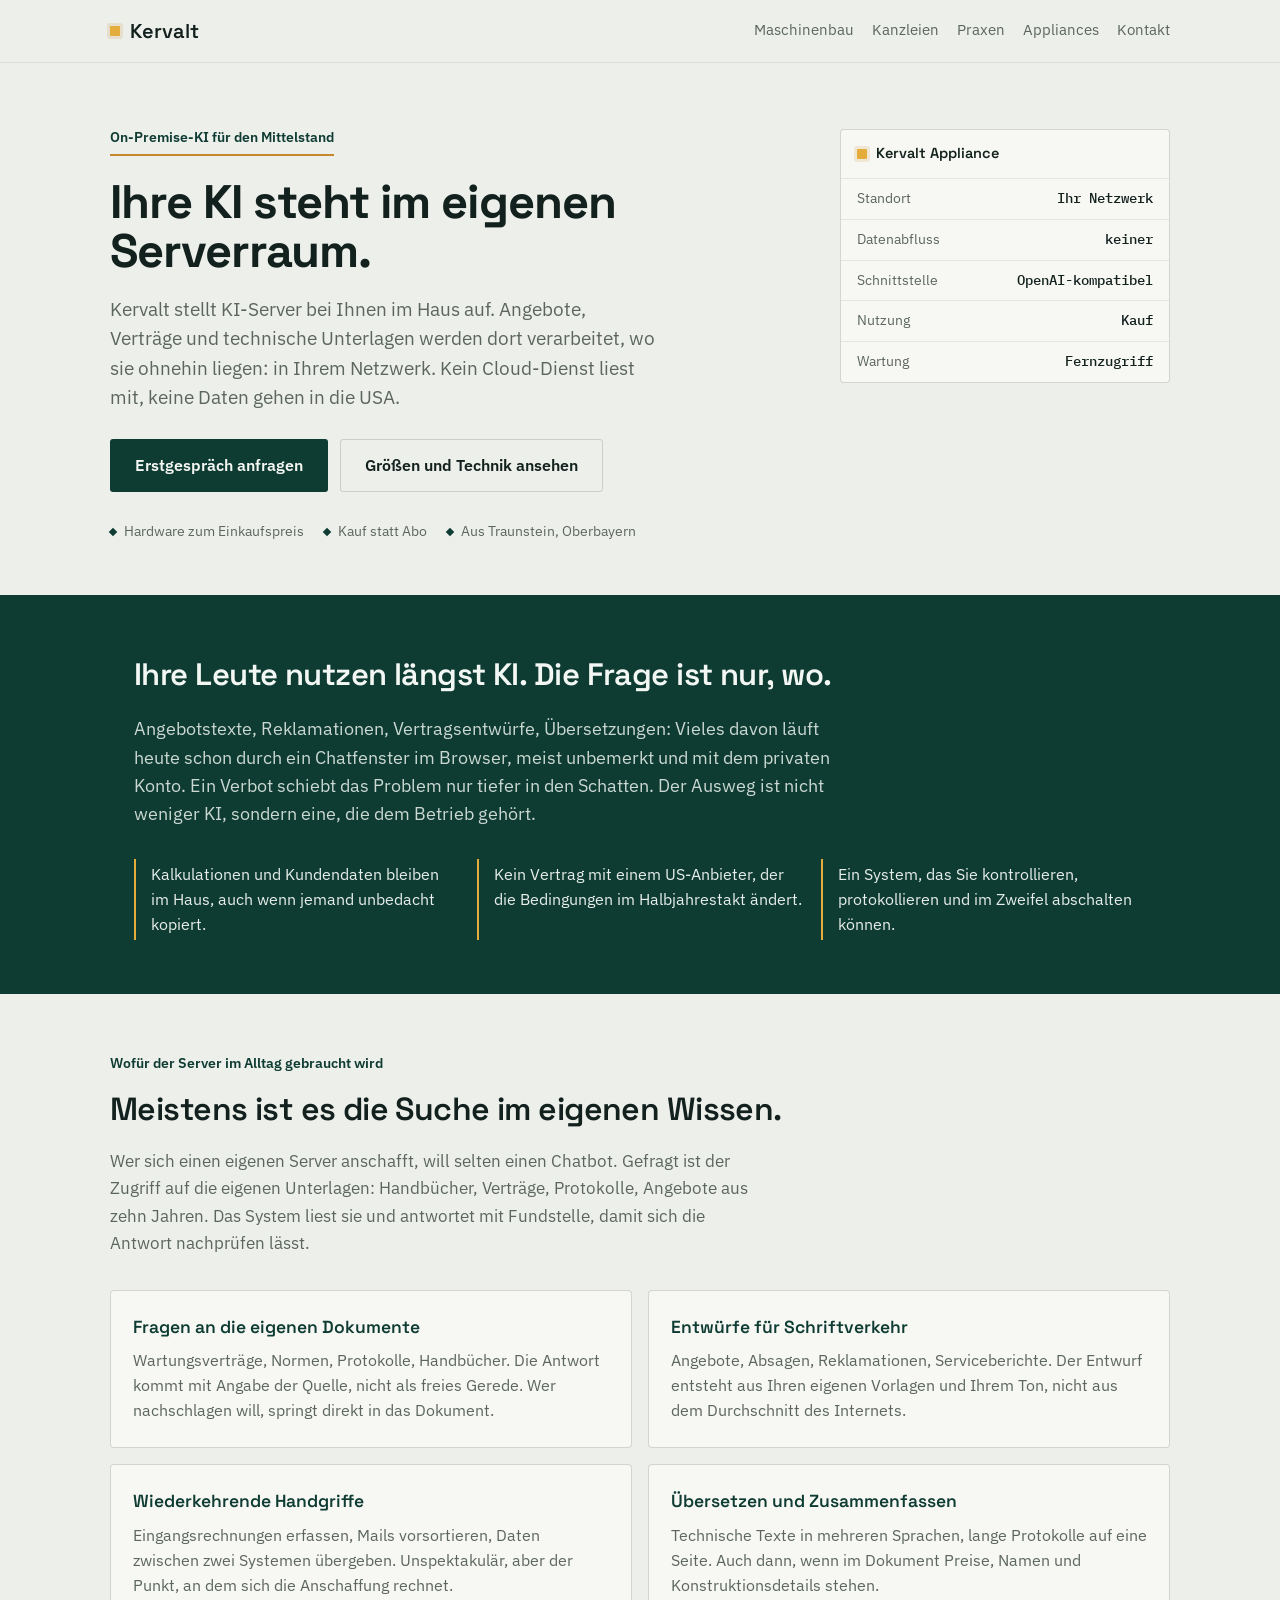
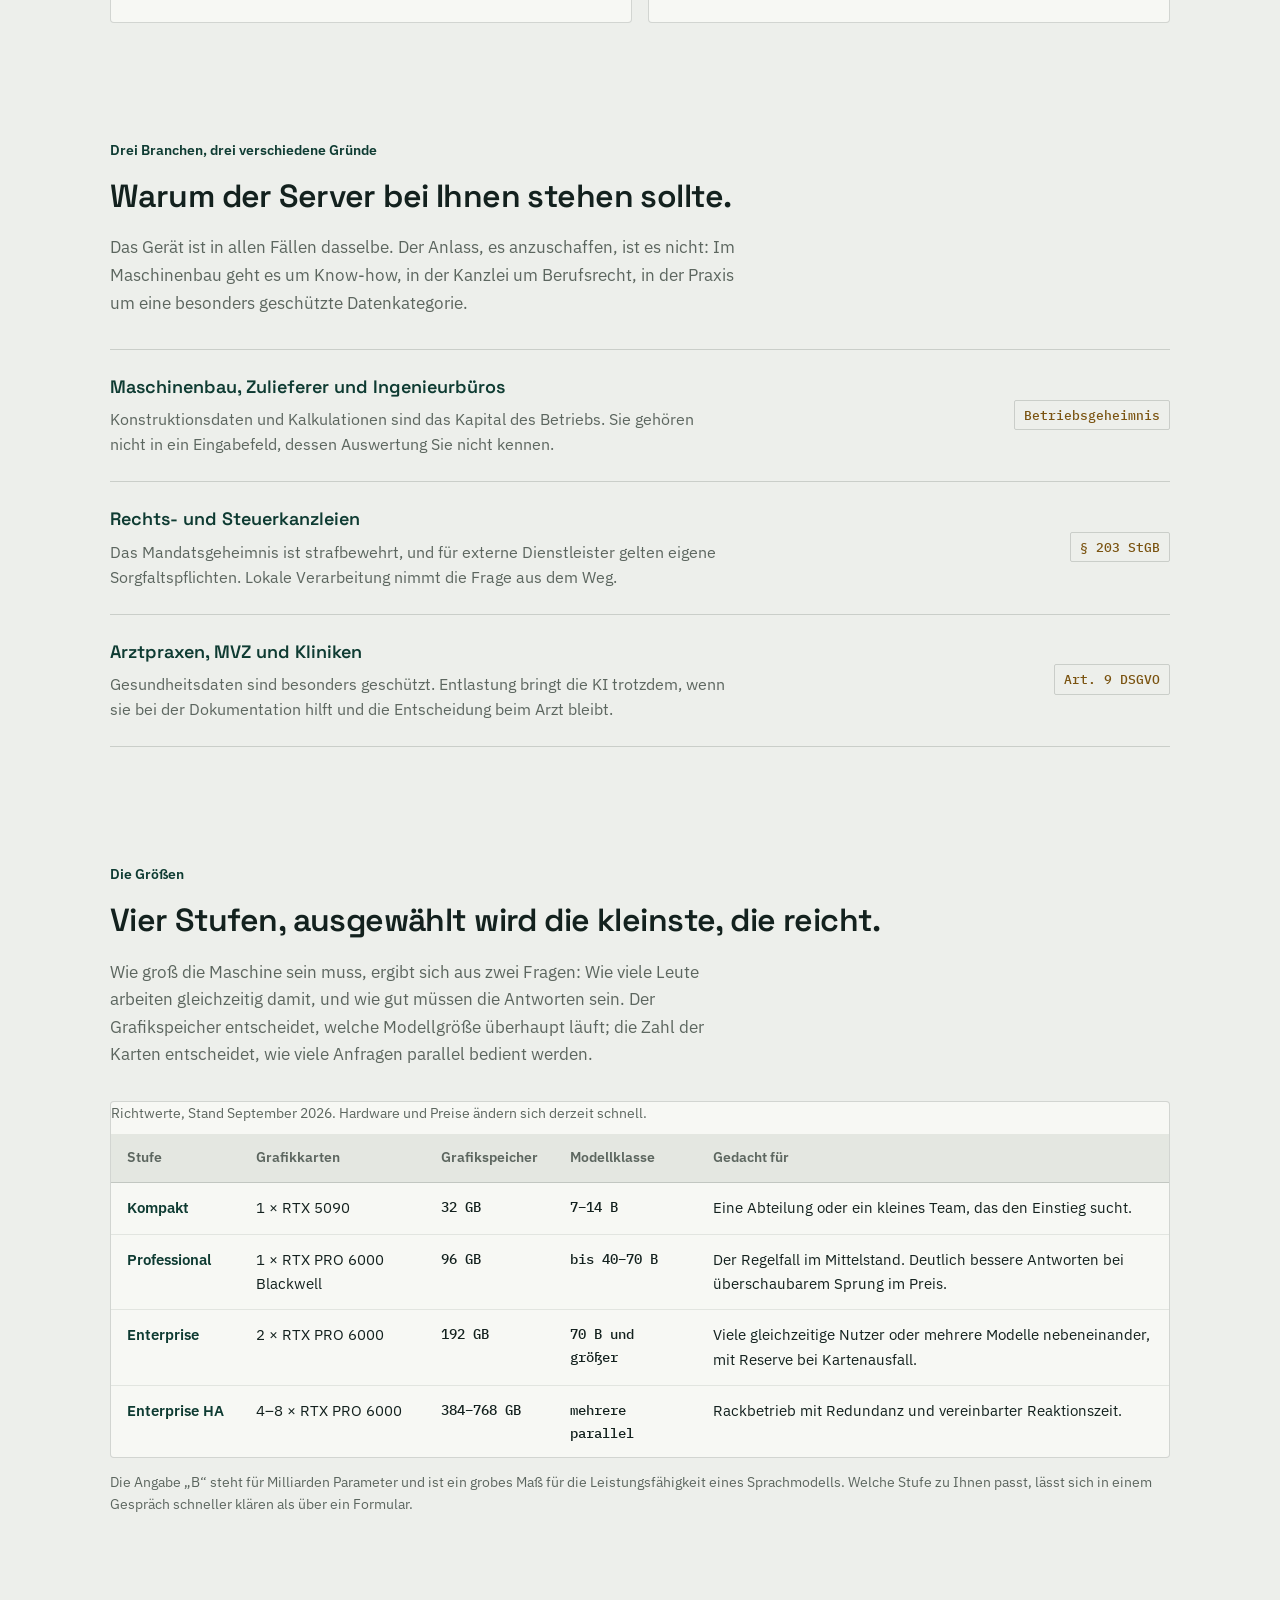
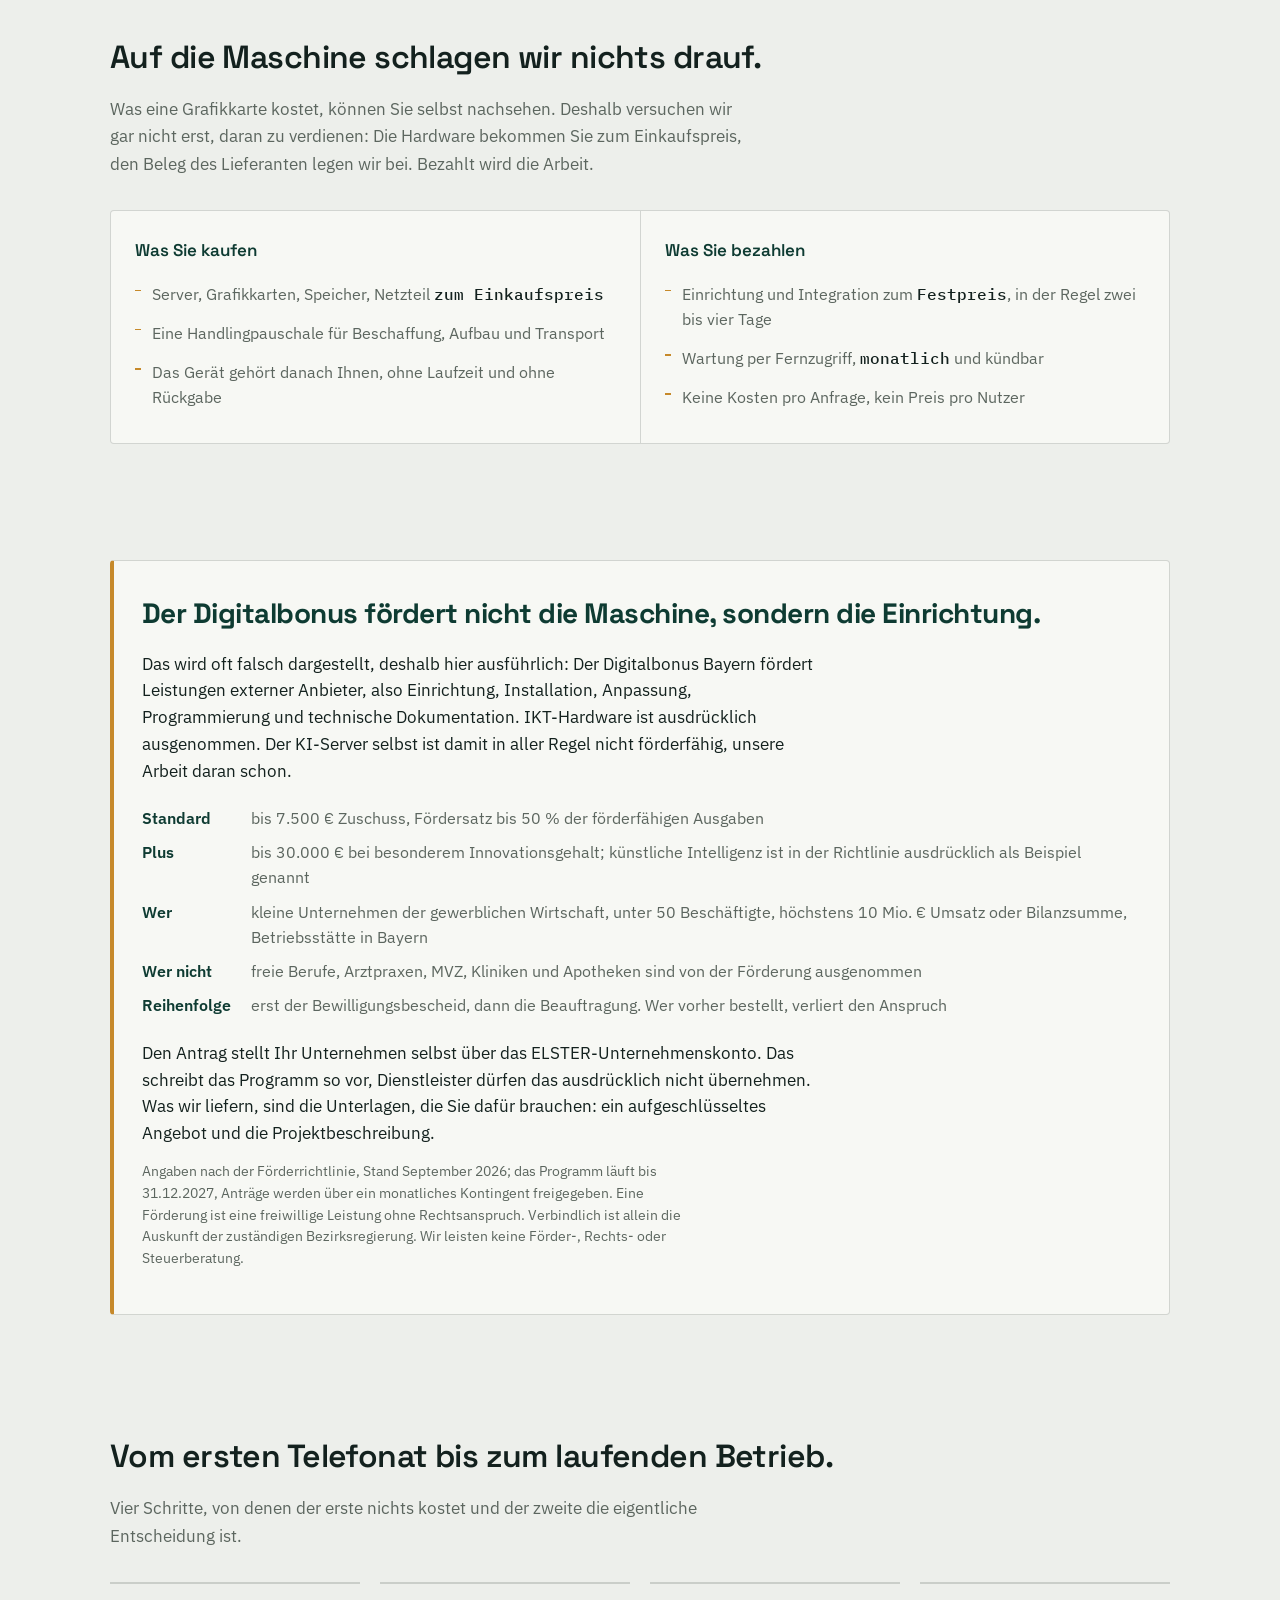
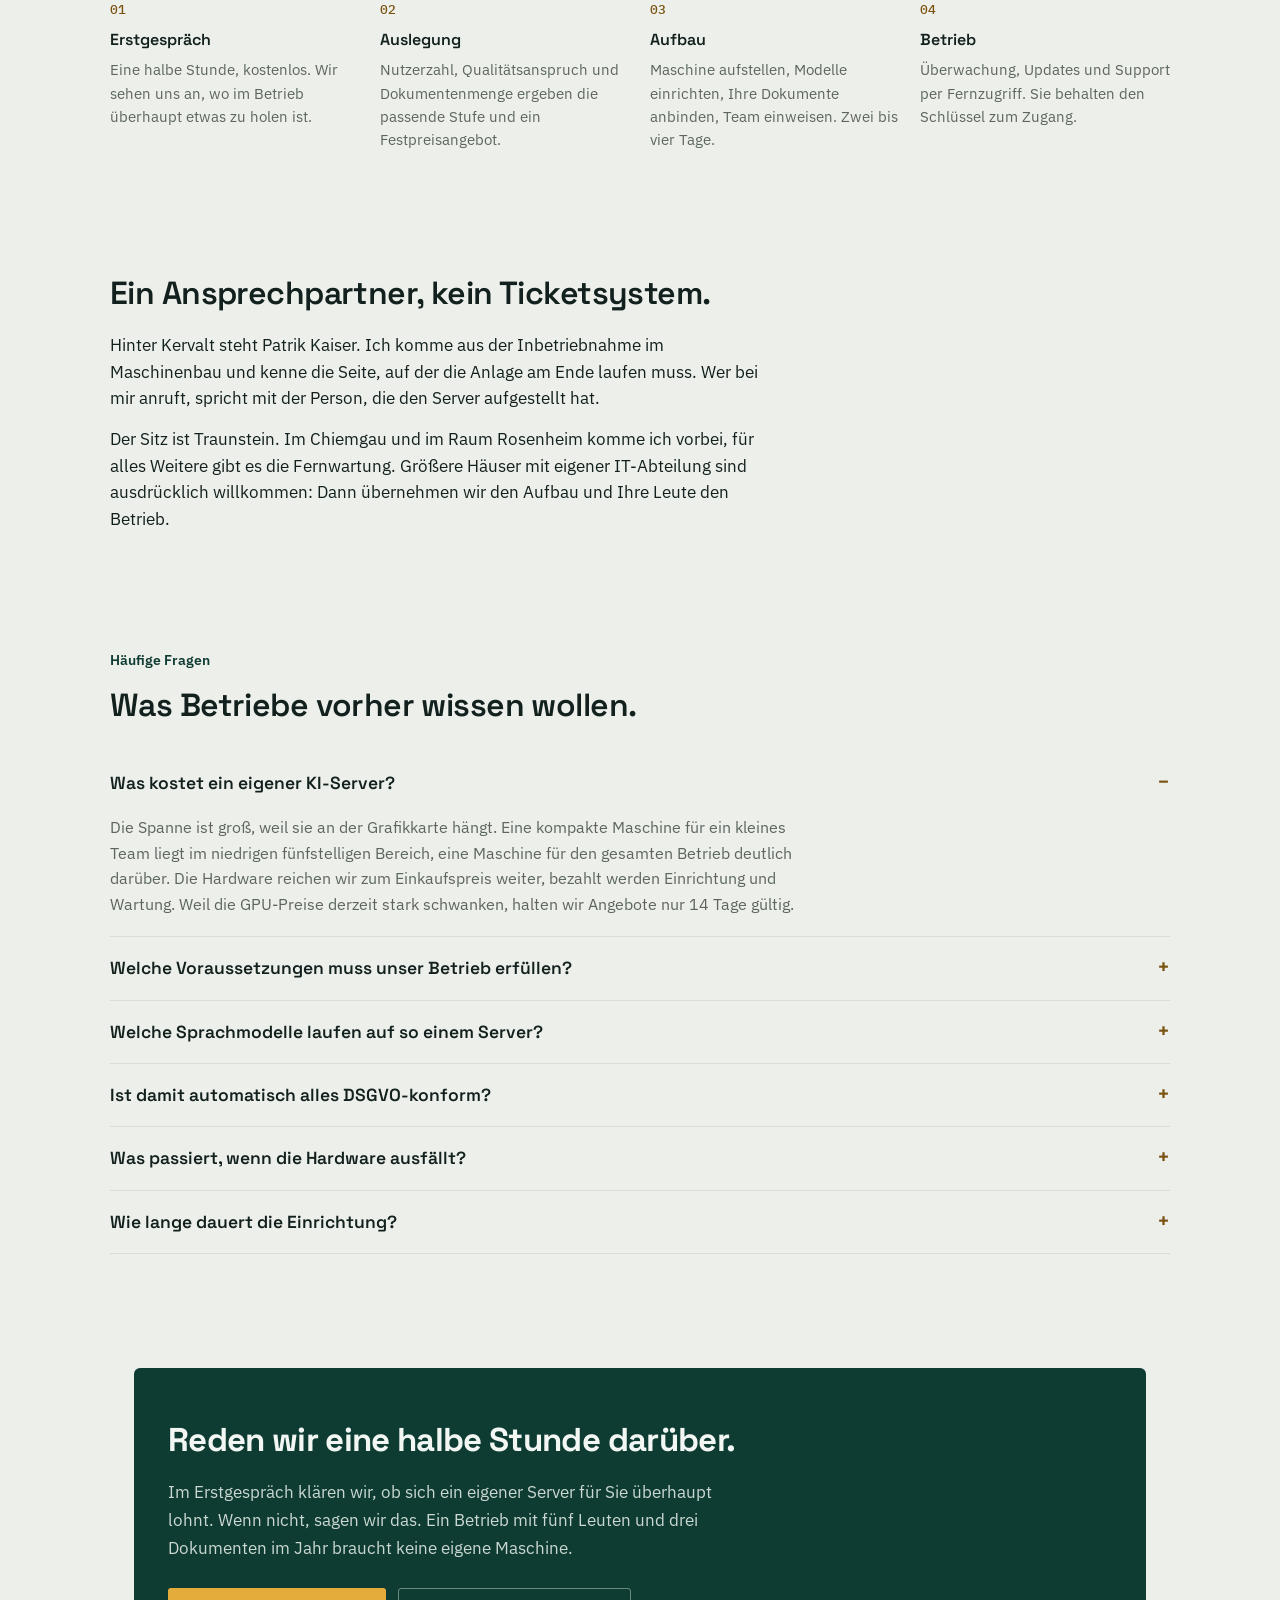
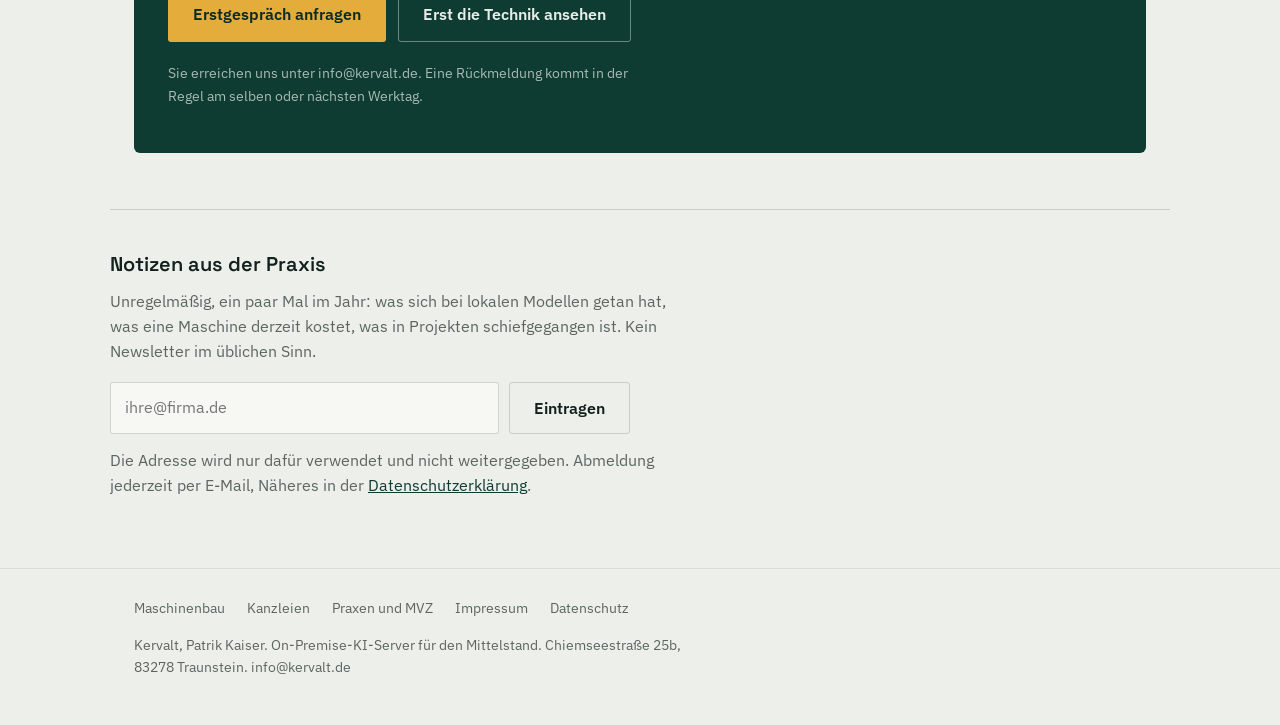
==== commit c7a8fd99: "Kritischer Durchgang: KI-typische Muster entfernt Gemessen statt geschaetzt (Skript zaehlt Wiederhol" ====
--- a/index.html
+++ b/index.html
@@ -148,7 +148,7 @@
   <section class="sec wrap">
     <span class="eyebrow">Wofür der Server im Alltag gebraucht wird</span>
     <h2>Meistens ist es die Suche im eigenen Wissen.</h2>
-    <p class="sub">Der häufigste Grund für einen eigenen KI-Server ist nicht der Chatbot, sondern der Zugriff auf die eigenen Unterlagen: Handbücher, Verträge, Protokolle, Angebote aus zehn Jahren. Das System liest sie und antwortet mit Fundstelle, damit die Antwort prüfbar bleibt.</p>
+    <p class="sub">Wer sich einen eigenen Server anschafft, will selten einen Chatbot. Gefragt ist der Zugriff auf die eigenen Unterlagen: Handbücher, Verträge, Protokolle, Angebote aus zehn Jahren. Das System liest sie und antwortet mit Fundstelle, damit sich die Antwort nachprüfen lässt.</p>
     <div class="cards">
       <article class="card">
         <h3>Fragen an die eigenen Dokumente</h3>
@@ -236,7 +236,6 @@
   </section>
 
   <section class="sec wrap">
-    <span class="eyebrow">Preislogik</span>
     <h2>Auf die Maschine schlagen wir nichts drauf.</h2>
     <p class="sub">Was eine Grafikkarte kostet, können Sie selbst nachsehen. Deshalb versuchen wir gar nicht erst, daran zu verdienen: Die Hardware bekommen Sie zum Einkaufspreis, den Beleg des Lieferanten legen wir bei. Bezahlt wird die Arbeit.</p>
     <div class="split">
@@ -276,8 +275,8 @@
   </section>
 
   <section class="sec wrap">
-    <span class="eyebrow">Ablauf</span>
     <h2>Vom ersten Telefonat bis zum laufenden Betrieb.</h2>
+    <p class="sub">Vier Schritte, von denen der erste nichts kostet und der zweite die eigentliche Entscheidung ist.</p>
     <div class="steps">
       <div class="step"><div class="n">01</div><h3>Erstgespräch</h3><p>Eine halbe Stunde, kostenlos. Wir sehen uns an, wo im Betrieb überhaupt etwas zu holen ist.</p></div>
       <div class="step"><div class="n">02</div><h3>Auslegung</h3><p>Nutzerzahl, Qualitätsanspruch und Dokumentenmenge ergeben die passende Stufe und ein Festpreisangebot.</p></div>
@@ -287,7 +286,6 @@
   </section>
 
   <section class="sec wrap prose">
-    <span class="eyebrow">Wer dahintersteht</span>
     <h2>Ein Ansprechpartner, kein Ticketsystem.</h2>
     <p>Hinter Kervalt steht Patrik Kaiser. Ich komme aus der Inbetriebnahme im Maschinenbau und kenne die Seite, auf der die Anlage am Ende laufen muss. Wer bei mir anruft, spricht mit der Person, die den Server aufgestellt hat.</p>
     <p>Der Sitz ist Traunstein. Im Chiemgau und im Raum Rosenheim komme ich vorbei, für alles Weitere gibt es die Fernwartung. Größere Häuser mit eigener IT-Abteilung sind ausdrücklich willkommen: Dann übernehmen wir den Aufbau und Ihre Leute den Betrieb.</p>
--- a/assets/style.css
+++ b/assets/style.css
@@ -111,6 +111,8 @@
 .sec h3{font-weight:600;font-size:18px;margin-bottom:7px}
 .prose p{max-width:66ch;margin-bottom:14px}
 .prose p:last-child{margin-bottom:0}
+.duo{display:grid;grid-template-columns:1.4fr .6fr;gap:44px;align-items:start}
+@media (max-width:880px){.duo{grid-template-columns:1fr;gap:26px}}
 
 /* ---------- Karten ---------- */
 .cards{display:grid;grid-template-columns:repeat(2,1fr);gap:16px}
@@ -128,6 +130,10 @@
 .tag{font-family:'IBM Plex Mono',monospace;font-size:12.5px;font-weight:500;
   color:var(--brass-ink);white-space:nowrap;border:1px solid var(--line);
   border-radius:2px;padding:4px 9px}
+.rowitem{display:grid;grid-template-columns:200px 1fr;gap:6px 32px;
+  padding:20px 0 22px;border-bottom:1px solid var(--line)}
+.rowitem h3{color:var(--pine);font-size:17px}
+.rowitem p{font-size:15.5px;color:var(--muted);max-width:60ch}
 
 /* ---------- Tabelle ---------- */
 .tbl-scroll{overflow-x:auto;border:1px solid var(--line);border-radius:var(--r);background:var(--panel)}
@@ -224,7 +230,7 @@
   .band-list,.cards,.split{grid-template-columns:1fr}
   .split>div+div{border-left:0;border-top:1px solid var(--line)}
   .steps{grid-template-columns:1fr 1fr}
-  .rowlink{grid-template-columns:1fr}
+  .rowlink,.rowitem{grid-template-columns:1fr}
   .tag{justify-self:start}
   .cta{padding:34px 22px;margin:40px 0}
   .sec{padding:44px 0}
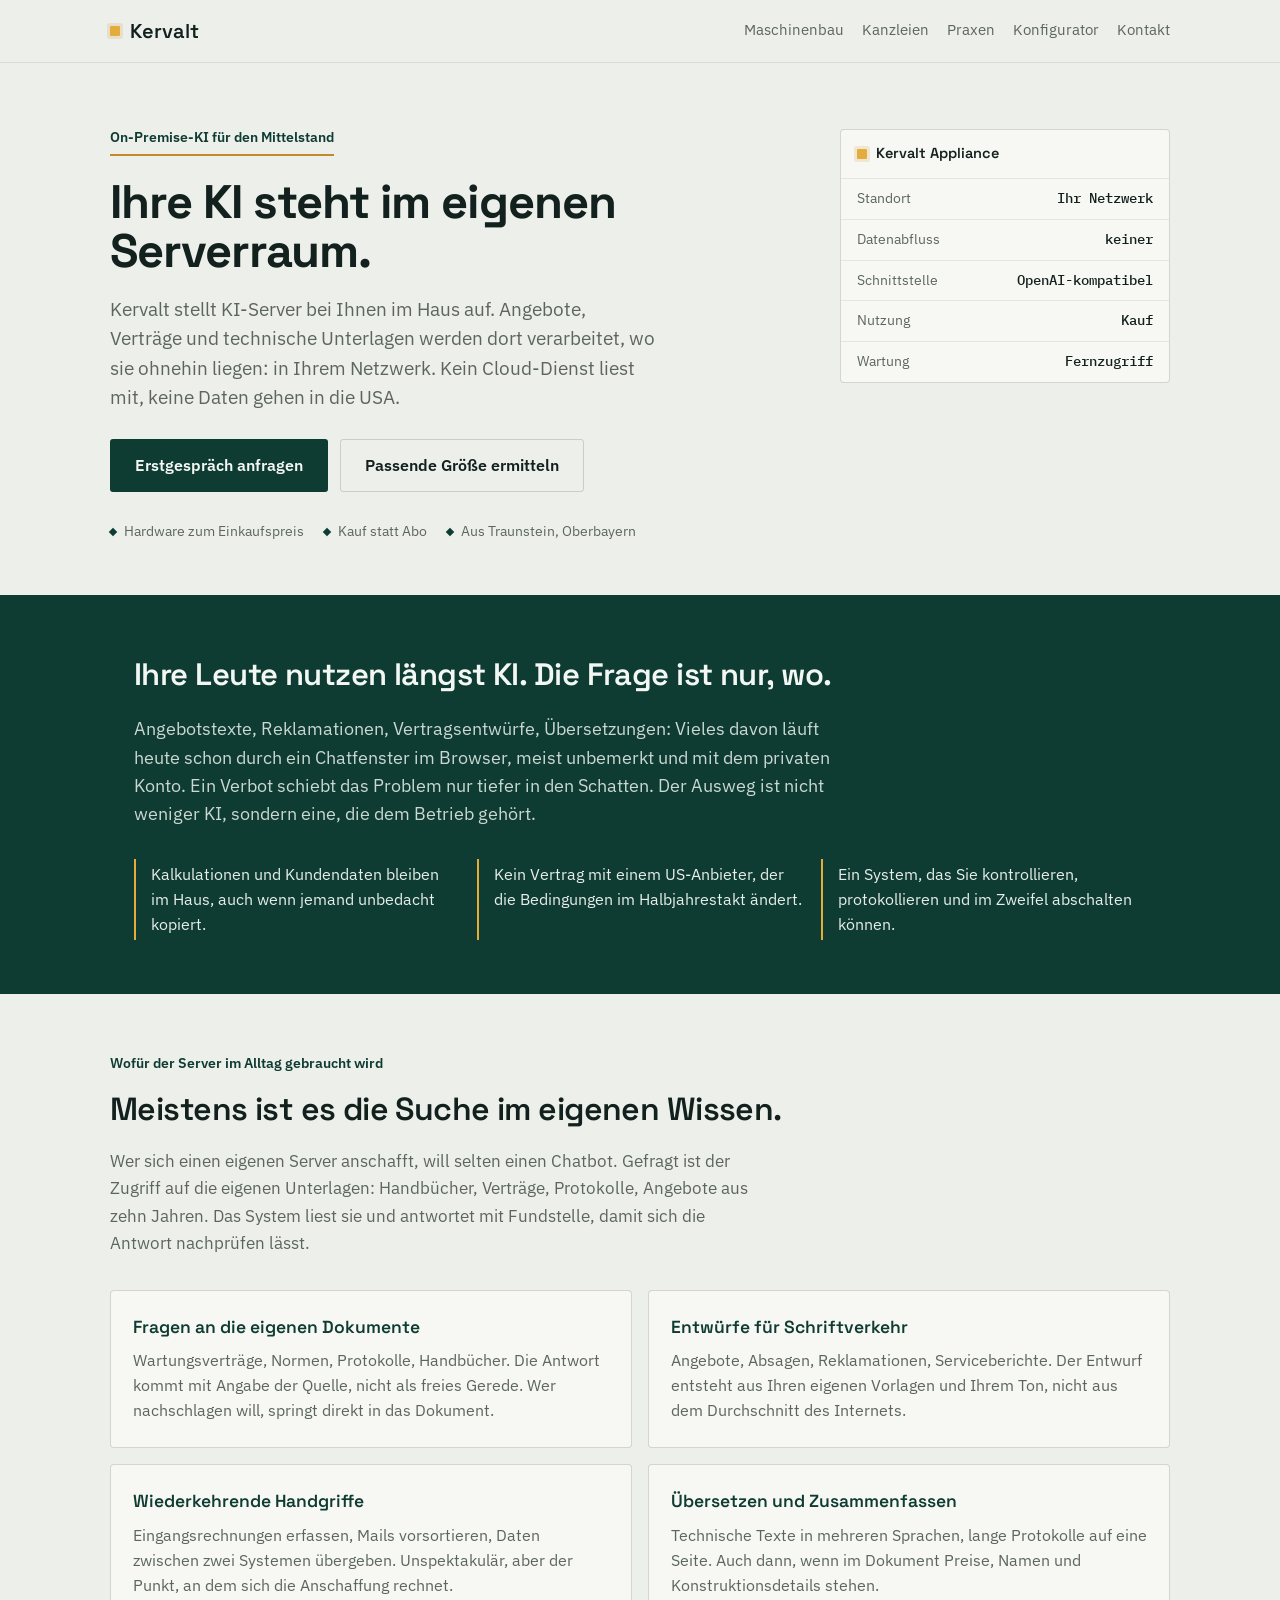
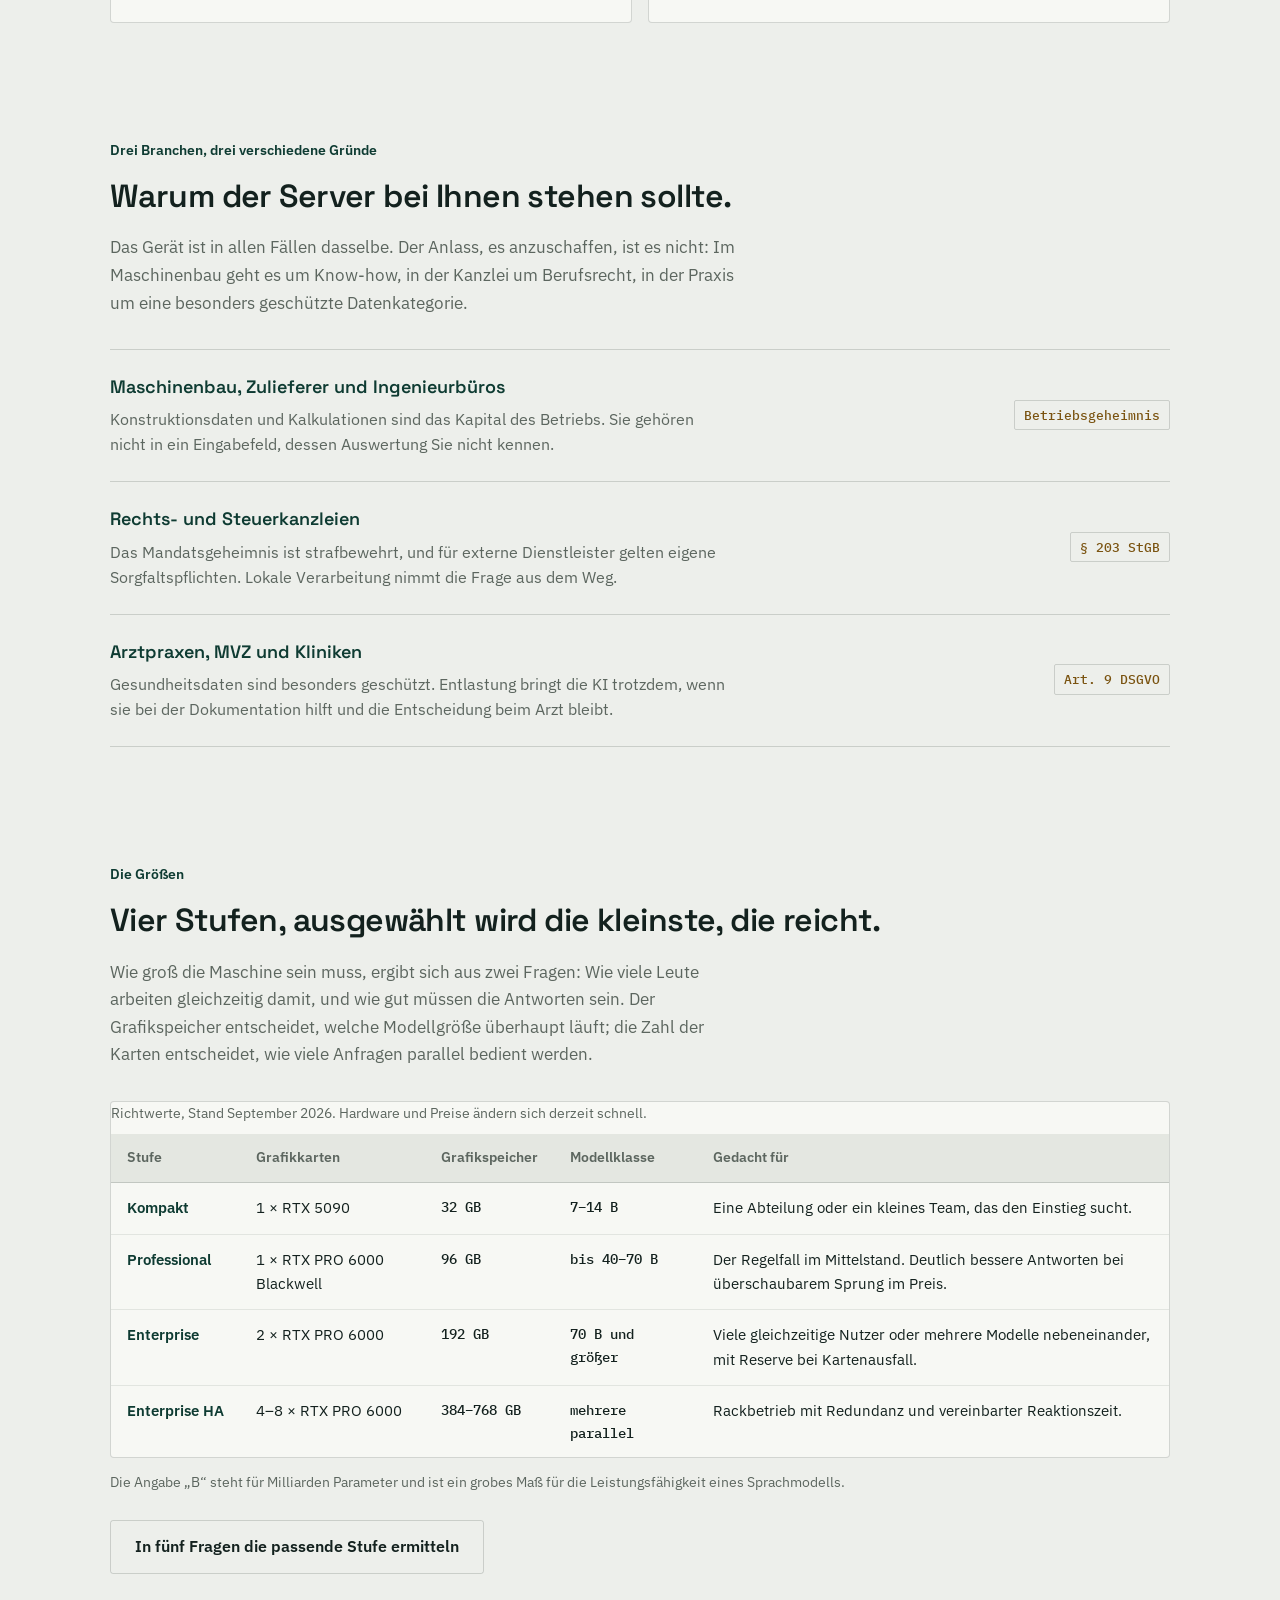
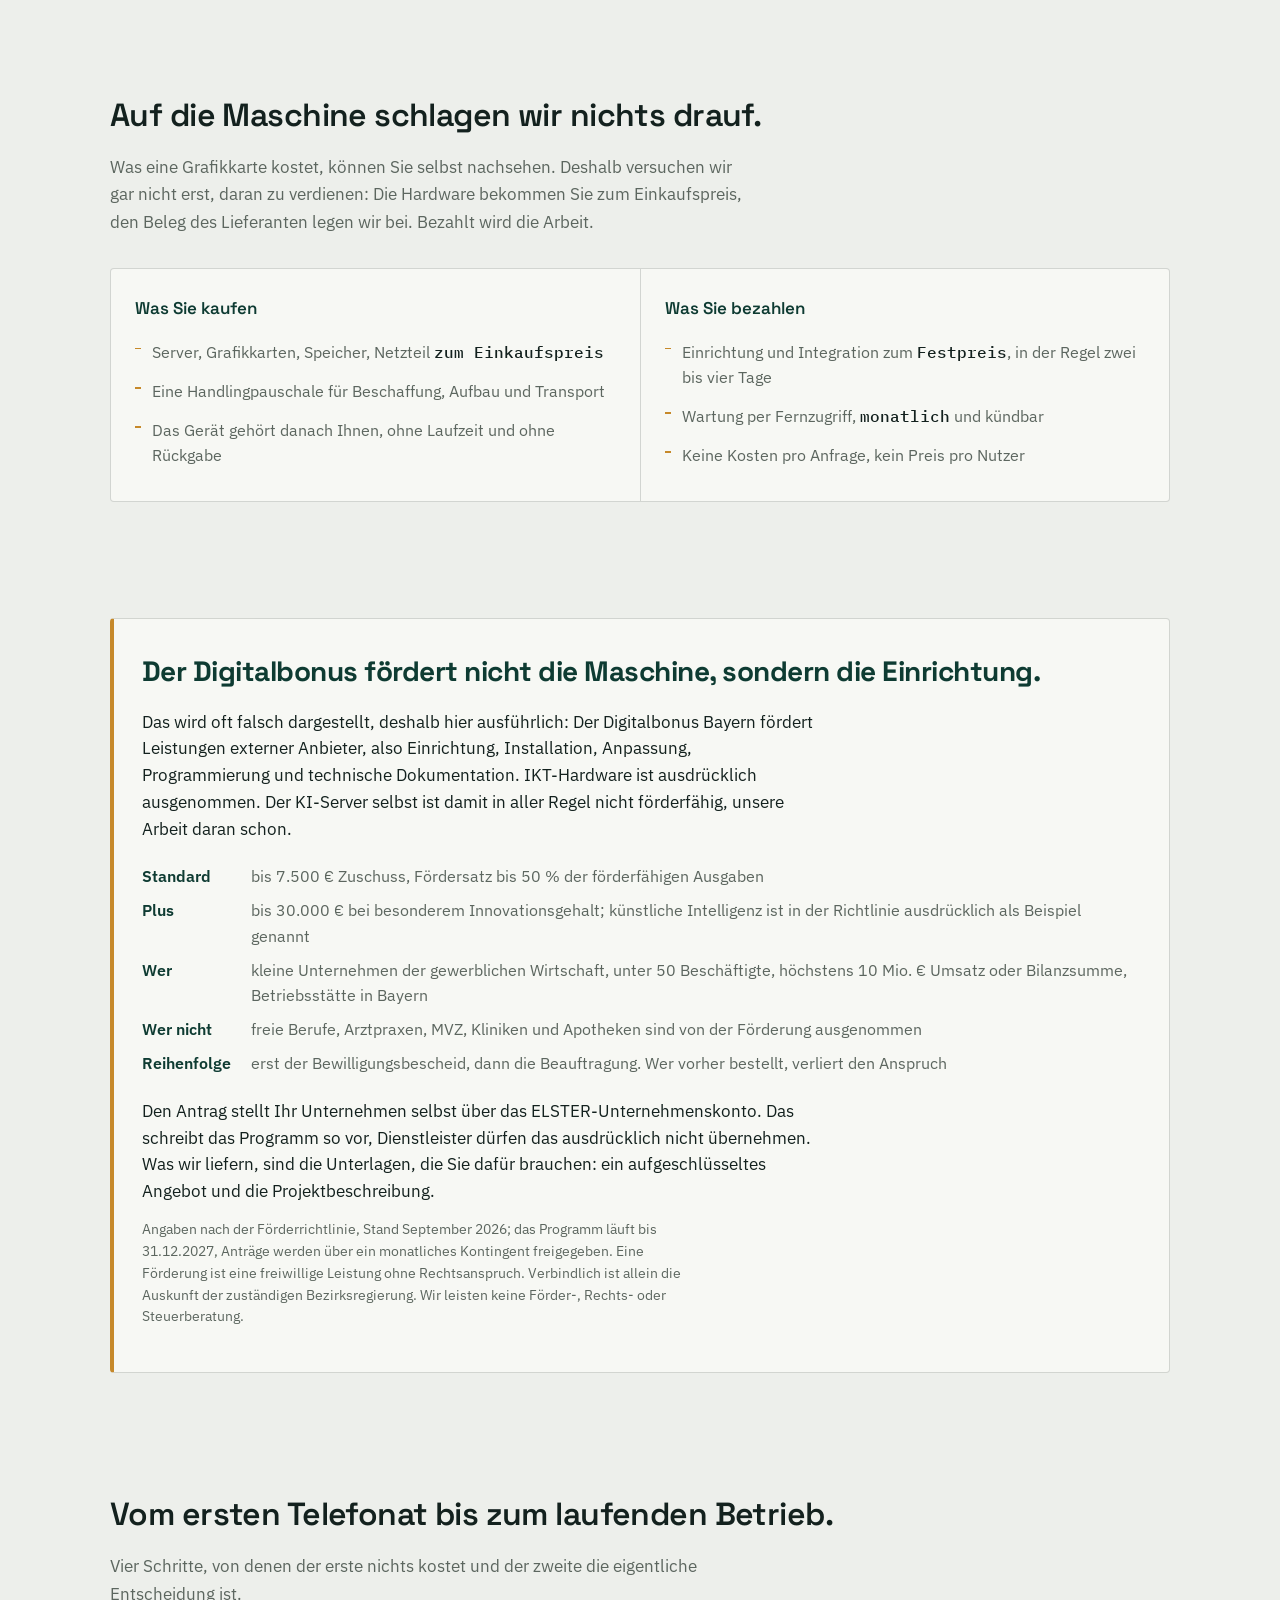
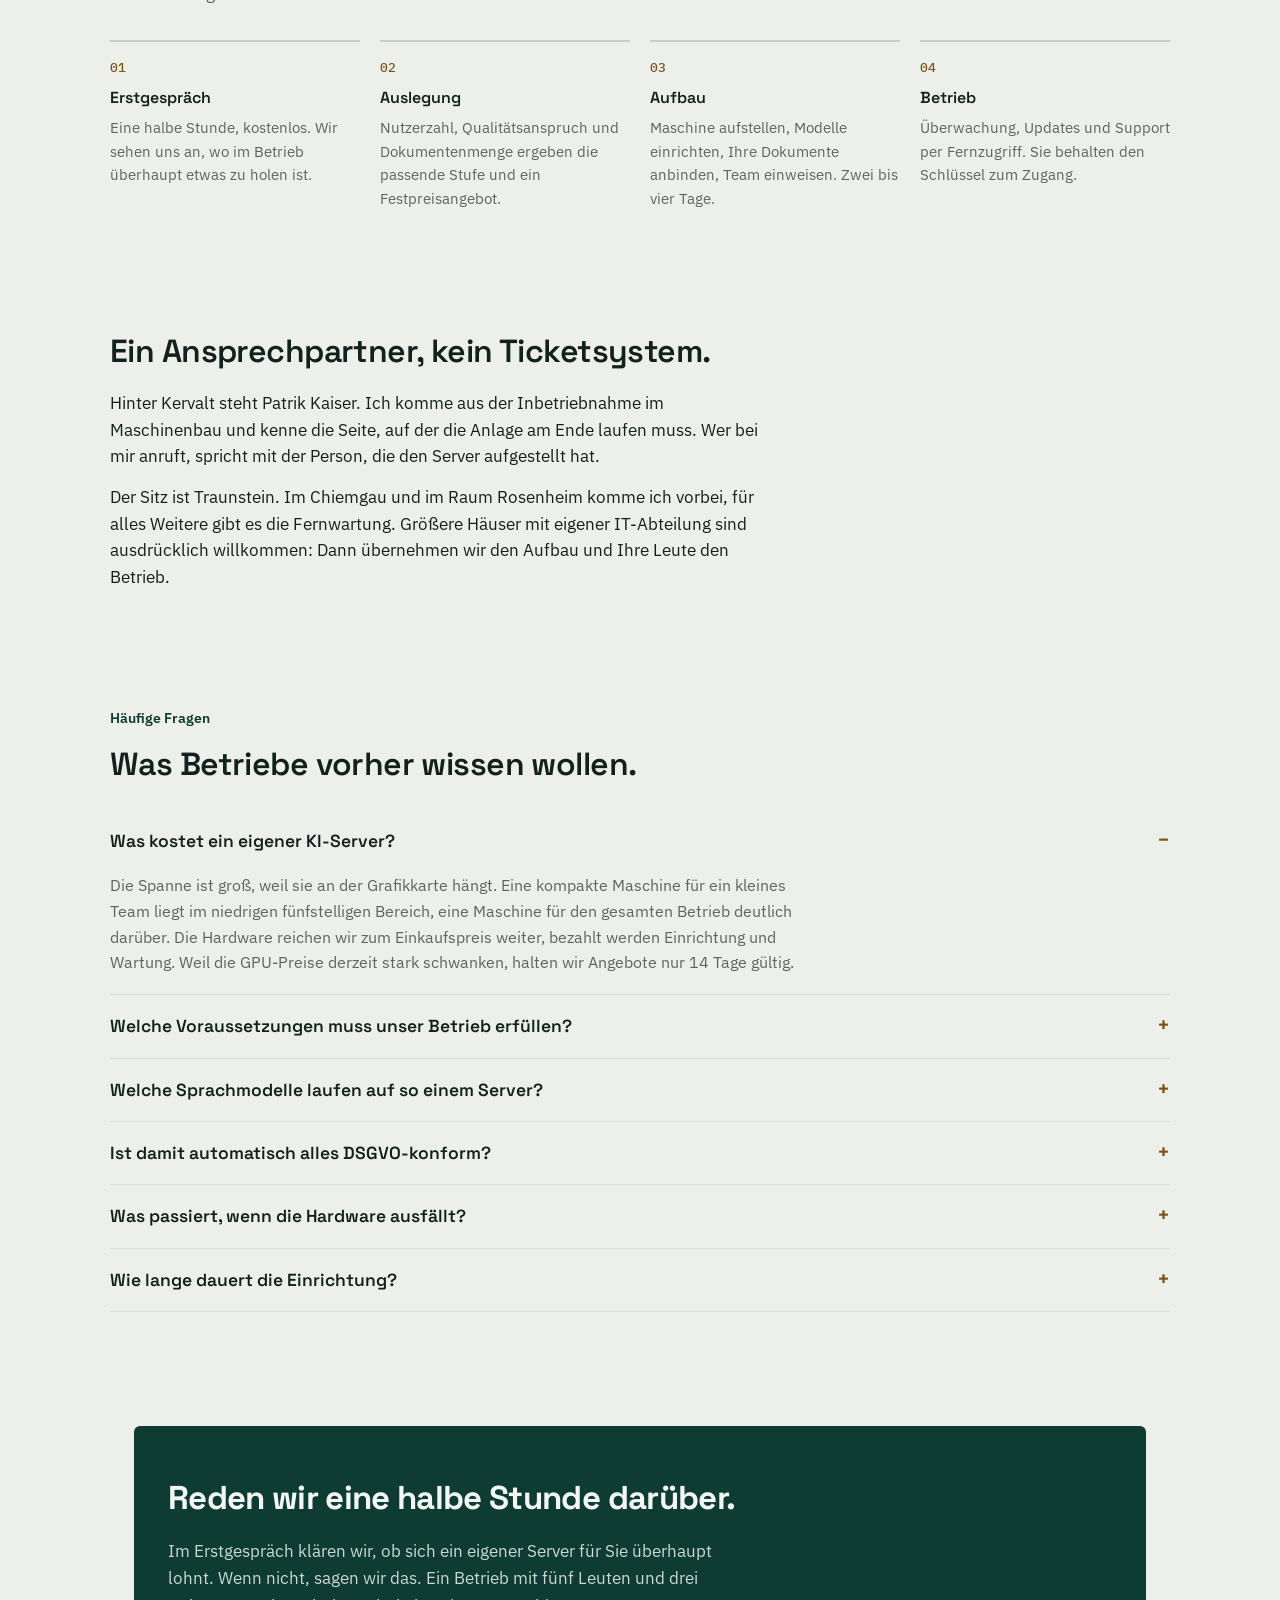
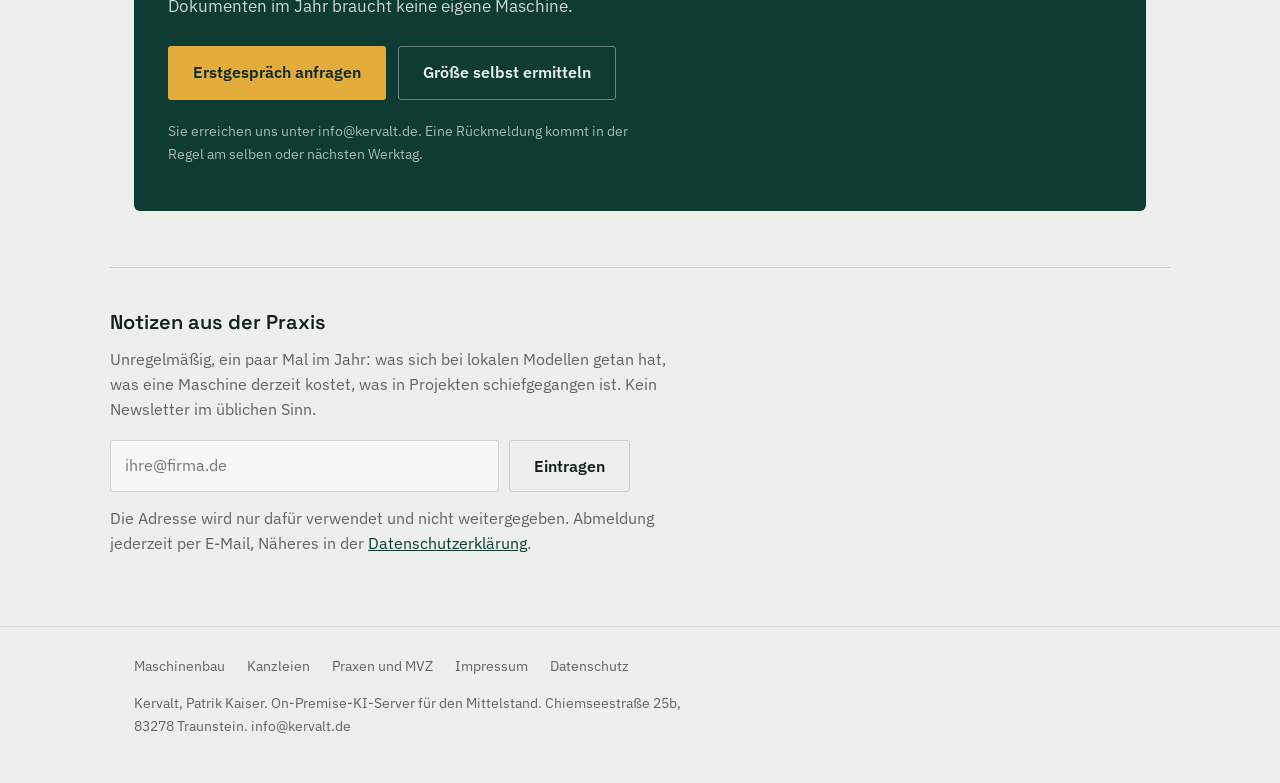
==== commit a02f76f0: "Konfigurator-Seite ergaenzt Fuenf Fragen (Nutzerzahl, Intensitaet, Qualitaetsanspruch, Schwerpunkt, " ====
--- a/index.html
+++ b/index.html
@@ -98,7 +98,7 @@
       <a href="/ki-maschinenbau/">Maschinenbau</a>
       <a href="/ki-kanzlei/">Kanzleien</a>
       <a href="/ki-praxis/">Praxen</a>
-      <a href="#appliances">Appliances</a>
+      <a href="/konfigurator/">Konfigurator</a>
       <a href="mailto:info@kervalt.de">Kontakt</a>
     </nav>
   </div>
@@ -113,7 +113,7 @@
       <p class="lead">Kervalt stellt KI-Server bei Ihnen im Haus auf. Angebote, Verträge und technische Unterlagen werden dort verarbeitet, wo sie ohnehin liegen: in Ihrem Netzwerk. Kein Cloud-Dienst liest mit, keine Daten gehen in die USA.</p>
       <div class="cta-row">
         <a class="btn btn-primary" href="mailto:info@kervalt.de?subject=Erstgespr%C3%A4ch%20KI-Server&amp;body=Guten%20Tag%2C%0A%0Awir%20interessieren%20uns%20f%C3%BCr%20einen%20KI-Server%20im%20eigenen%20Haus.%0A%0ABetrieb%3A%20%0ABranche%3A%20%0AAnzahl%20Mitarbeitende%2C%20die%20damit%20arbeiten%20w%C3%BCrden%3A%20%0A%0AViele%20Gr%C3%BC%C3%9Fe%0A">Erstgespräch anfragen</a>
-        <a class="btn btn-ghost" href="#appliances">Größen und Technik ansehen</a>
+        <a class="btn btn-ghost" href="/konfigurator/">Passende Größe ermitteln</a>
       </div>
       <div class="trust">
         <span><i class="tick" aria-hidden="true"></i> Hardware zum Einkaufspreis</span>
@@ -232,7 +232,10 @@
         </tbody>
       </table>
     </div>
-    <p class="hint" style="margin-top:14px">Die Angabe „B“ steht für Milliarden Parameter und ist ein grobes Maß für die Leistungsfähigkeit eines Sprachmodells. Welche Stufe zu Ihnen passt, lässt sich in einem Gespräch schneller klären als über ein Formular.</p>
+    <p class="hint" style="margin-top:14px">Die Angabe „B“ steht für Milliarden Parameter und ist ein grobes Maß für die Leistungsfähigkeit eines Sprachmodells.</p>
+    <div class="cta-row">
+      <a class="btn btn-ghost" href="/konfigurator/">In fünf Fragen die passende Stufe ermitteln</a>
+    </div>
   </section>
 
   <section class="sec wrap">
@@ -328,7 +331,7 @@
       <p>Im Erstgespräch klären wir, ob sich ein eigener Server für Sie überhaupt lohnt. Wenn nicht, sagen wir das. Ein Betrieb mit fünf Leuten und drei Dokumenten im Jahr braucht keine eigene Maschine.</p>
       <div class="cta-row">
         <a class="btn btn-brass" href="mailto:info@kervalt.de?subject=Erstgespr%C3%A4ch%20KI-Server&amp;body=Guten%20Tag%2C%0A%0Awir%20interessieren%20uns%20f%C3%BCr%20einen%20KI-Server%20im%20eigenen%20Haus.%0A%0ABetrieb%3A%20%0ABranche%3A%20%0AAnzahl%20Mitarbeitende%2C%20die%20damit%20arbeiten%20w%C3%BCrden%3A%20%0A%0AViele%20Gr%C3%BC%C3%9Fe%0A">Erstgespräch anfragen</a>
-        <a class="btn btn-onpine" href="#appliances">Erst die Technik ansehen</a>
+        <a class="btn btn-onpine" href="/konfigurator/">Größe selbst ermitteln</a>
       </div>
       <p class="note">Sie erreichen uns unter info@kervalt.de. Eine Rückmeldung kommt in der Regel am selben oder nächsten Werktag.</p>
     </div>
--- a/assets/style.css
+++ b/assets/style.css
@@ -195,6 +195,37 @@
 .cta p{font-size:17px;color:var(--on-pine-dim);max-width:58ch}
 .cta .note{font-size:14px;color:#A9BBB3;margin-top:20px;max-width:58ch}
 
+/* ---------- Konfigurator ---------- */
+.cfg{display:grid;gap:18px;margin-top:34px}
+.q{border:1px solid var(--line);border-radius:var(--r);background:var(--panel);padding:20px 22px 18px}
+.q legend{padding:0;font-family:'Space Grotesk',sans-serif;font-weight:600;font-size:17.5px}
+.qnum{display:block;font-family:'IBM Plex Mono',monospace;font-size:12.5px;font-weight:500;
+  color:var(--brass-ink);margin-bottom:5px}
+.qhint{font-size:14.5px;color:var(--muted);margin:8px 0 15px;max-width:64ch}
+.opts{display:grid;gap:8px}
+.opt{display:flex;gap:12px;align-items:flex-start;background:var(--paper);cursor:pointer;
+  border:1px solid var(--line);border-left:3px solid transparent;border-radius:3px;padding:11px 14px;
+  transition:border-color .14s,background .14s}
+.opt:hover{border-color:var(--muted)}
+.opt input{margin:4px 0 0;accent-color:var(--pine);flex:0 0 auto}
+.opt b{font-weight:600;font-size:15.5px}
+.opt small{display:block;font-size:13.5px;color:var(--muted);margin-top:1px}
+.opt.on{border-color:var(--line);border-left-color:var(--brass);background:#FDFDFB}
+.opt:focus-within{outline:2px solid var(--brass-ink);outline-offset:2px}
+.cfg-go{margin-top:26px;display:flex;gap:14px;align-items:center;flex-wrap:wrap}
+.cfg-go .miss{font-size:14.5px;color:var(--muted)}
+
+.result{border:1px solid var(--line);border-left:4px solid var(--brass);border-radius:var(--r);
+  background:var(--panel);padding:28px 26px;margin-top:34px}
+.result .lbl{font-size:14px;font-weight:600;color:var(--pine);margin-bottom:4px}
+.result .tier{font-family:'Space Grotesk',sans-serif;font-weight:700;letter-spacing:-.02em;
+  font-size:clamp(25px,3.6vw,33px);color:var(--pine);margin-bottom:12px}
+.result p{max-width:66ch;margin-bottom:14px}
+.result h3{font-size:16px;font-weight:600;margin:22px 0 8px}
+.result ol{margin:0 0 4px 20px;font-size:15.5px;color:var(--muted)}
+.result ol li{margin-bottom:7px}
+.result .warn{border-top:1px solid var(--line);margin-top:22px;padding-top:18px;font-size:15.5px}
+
 /* ---------- Verteiler ---------- */
 .signup{border-top:1px solid var(--line);padding:38px 0 12px}
 .signup h2{font-size:20px;font-weight:600;margin-bottom:8px}
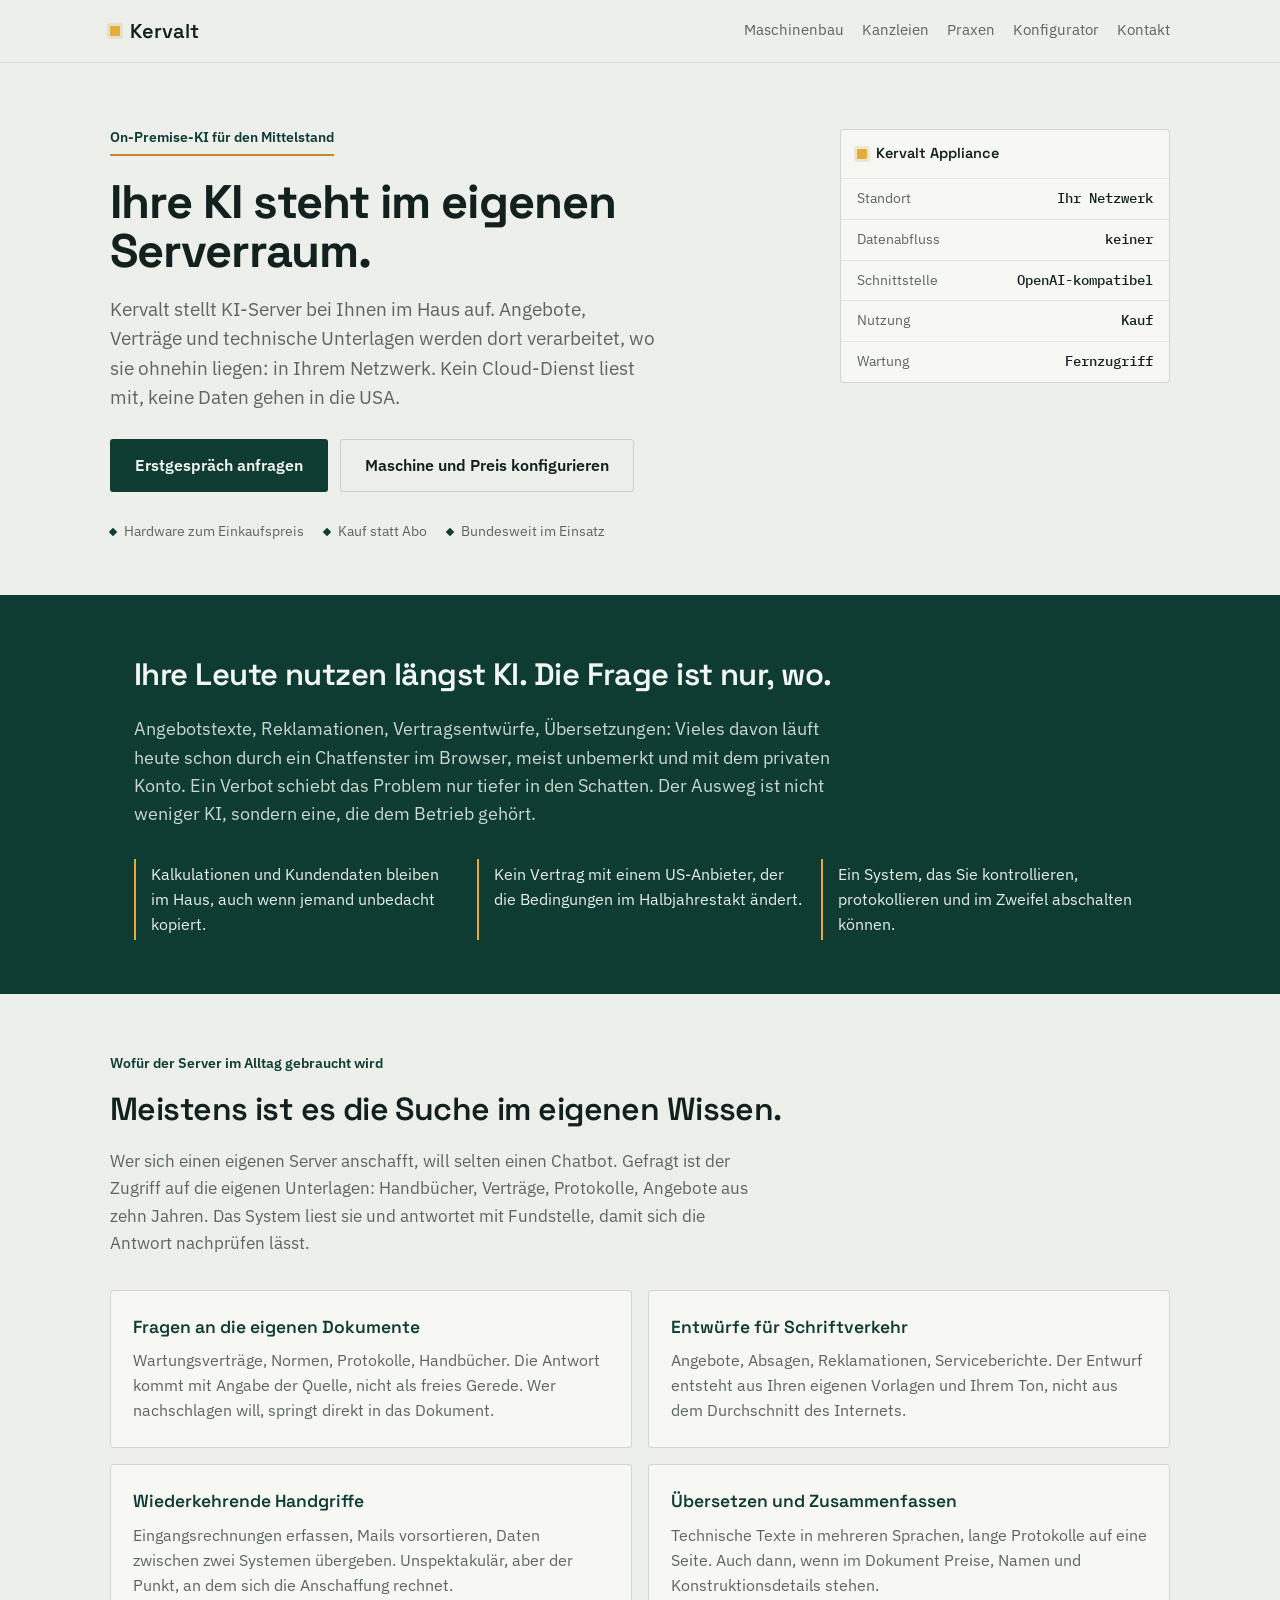
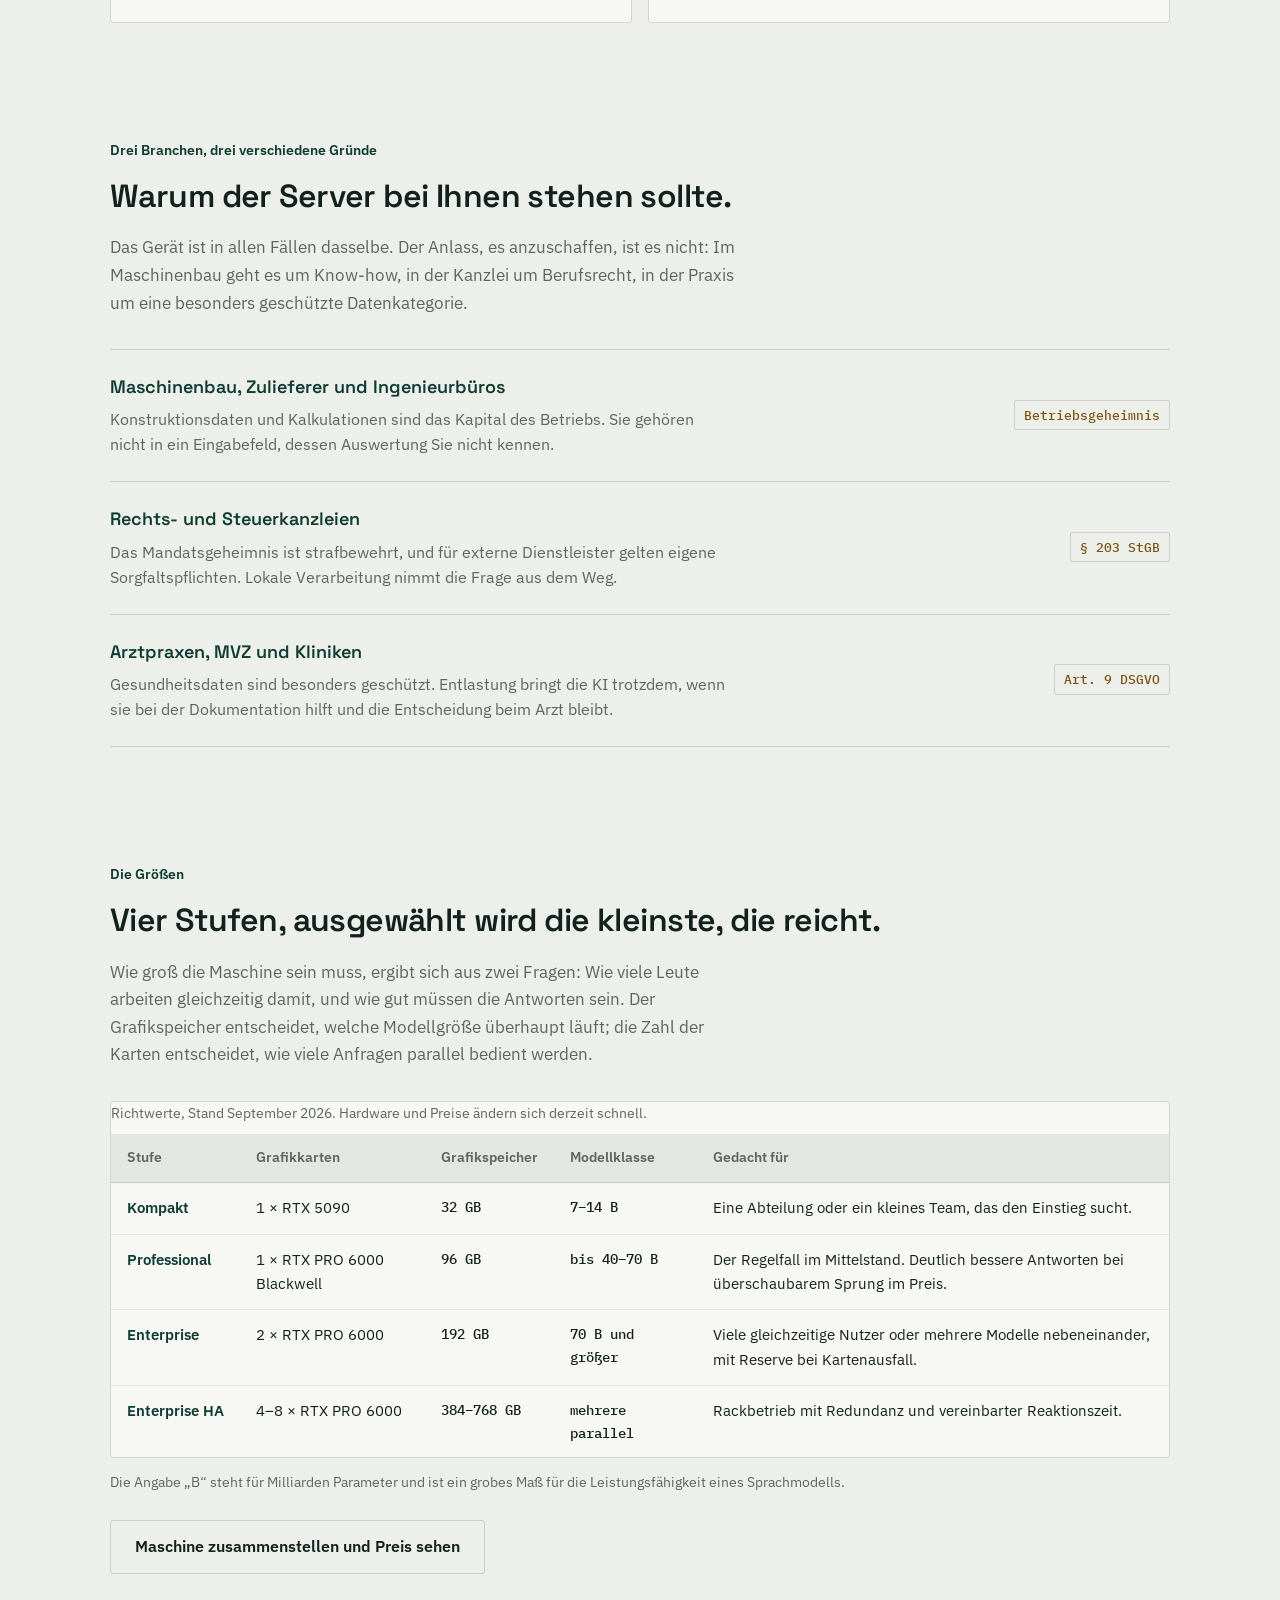
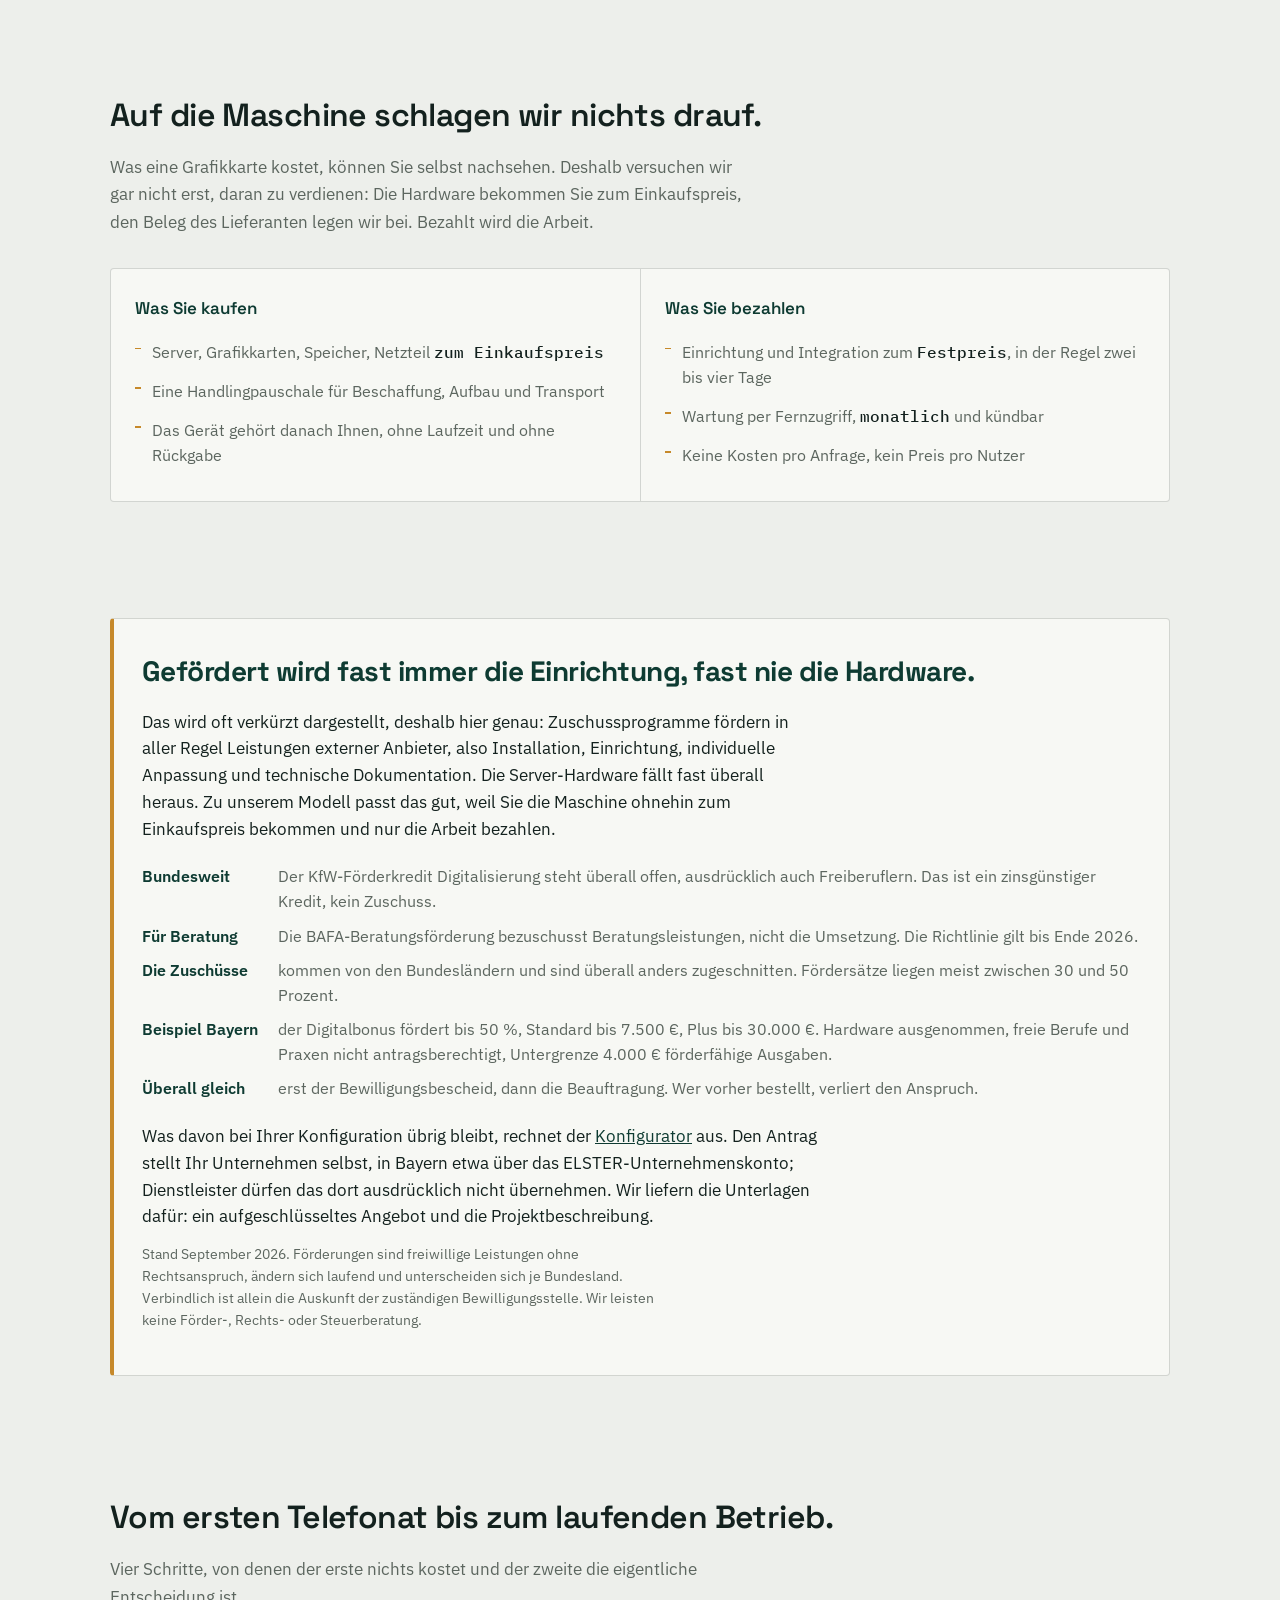
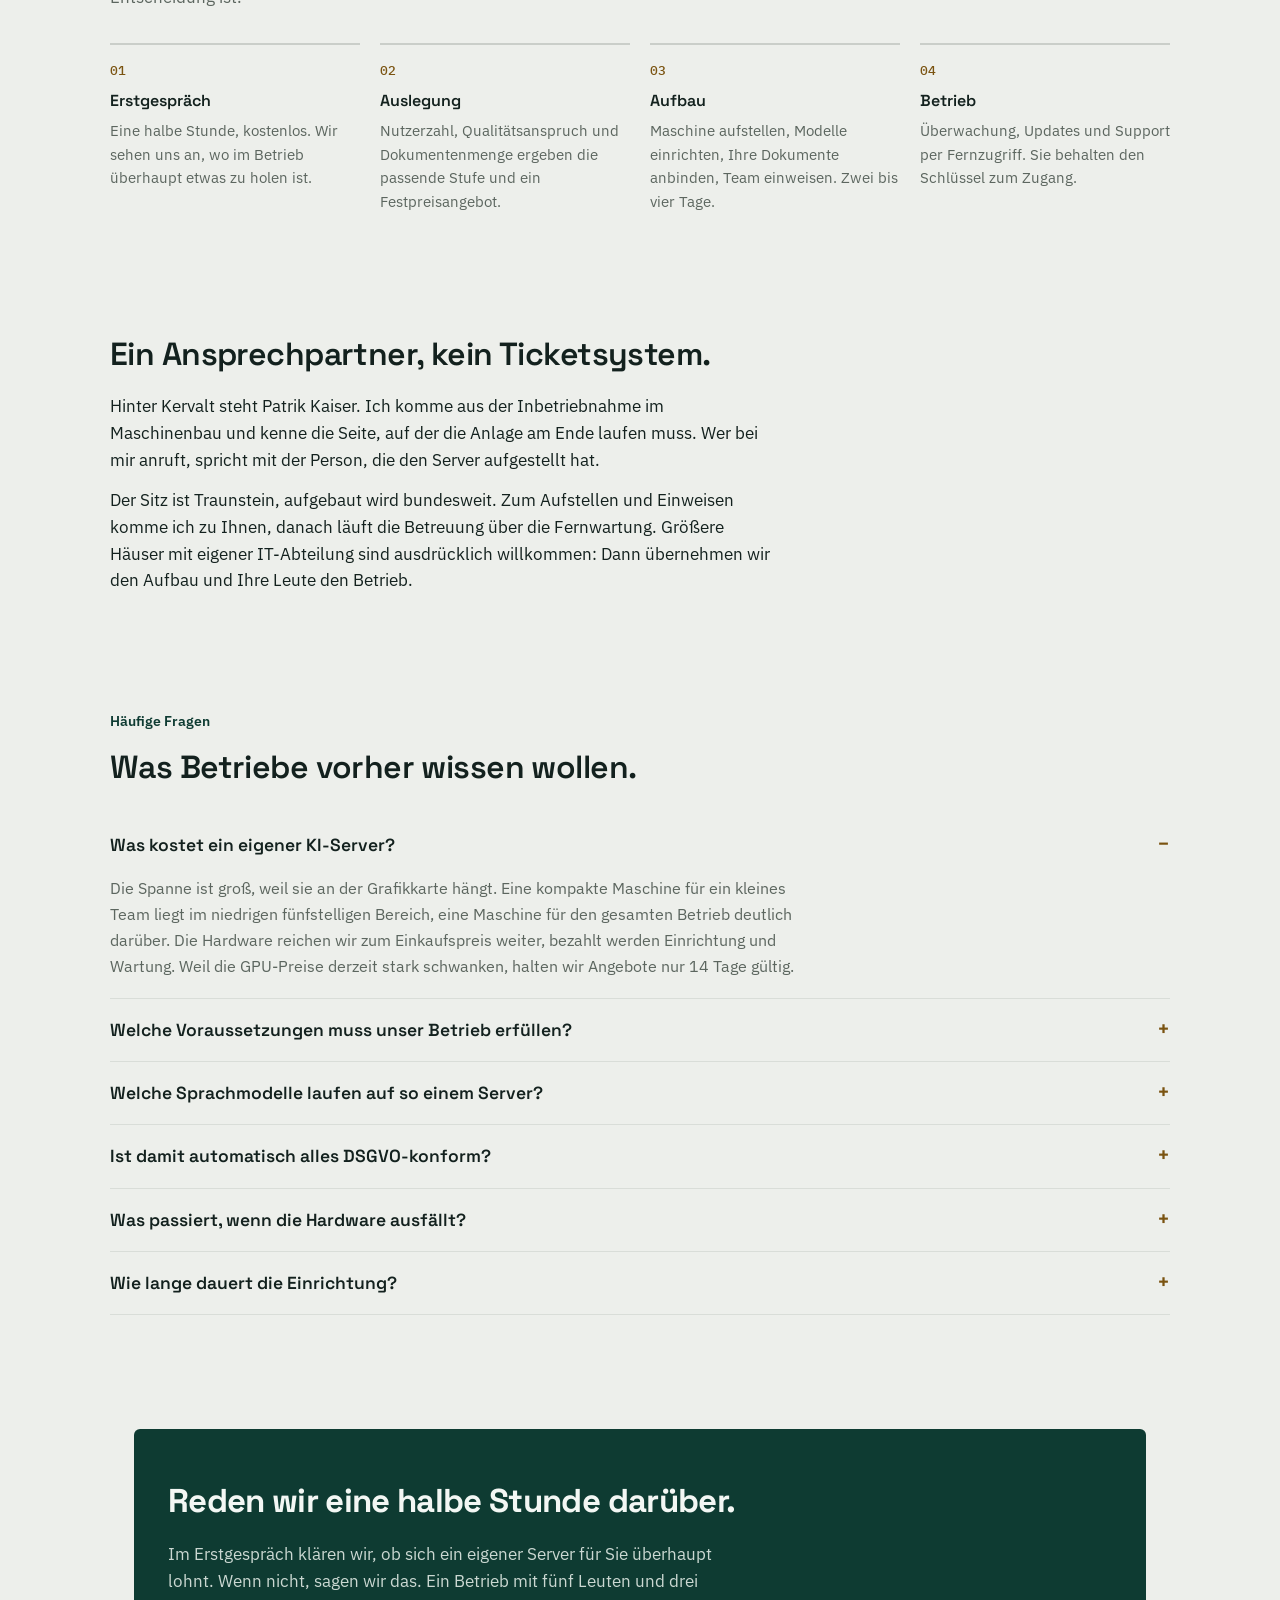
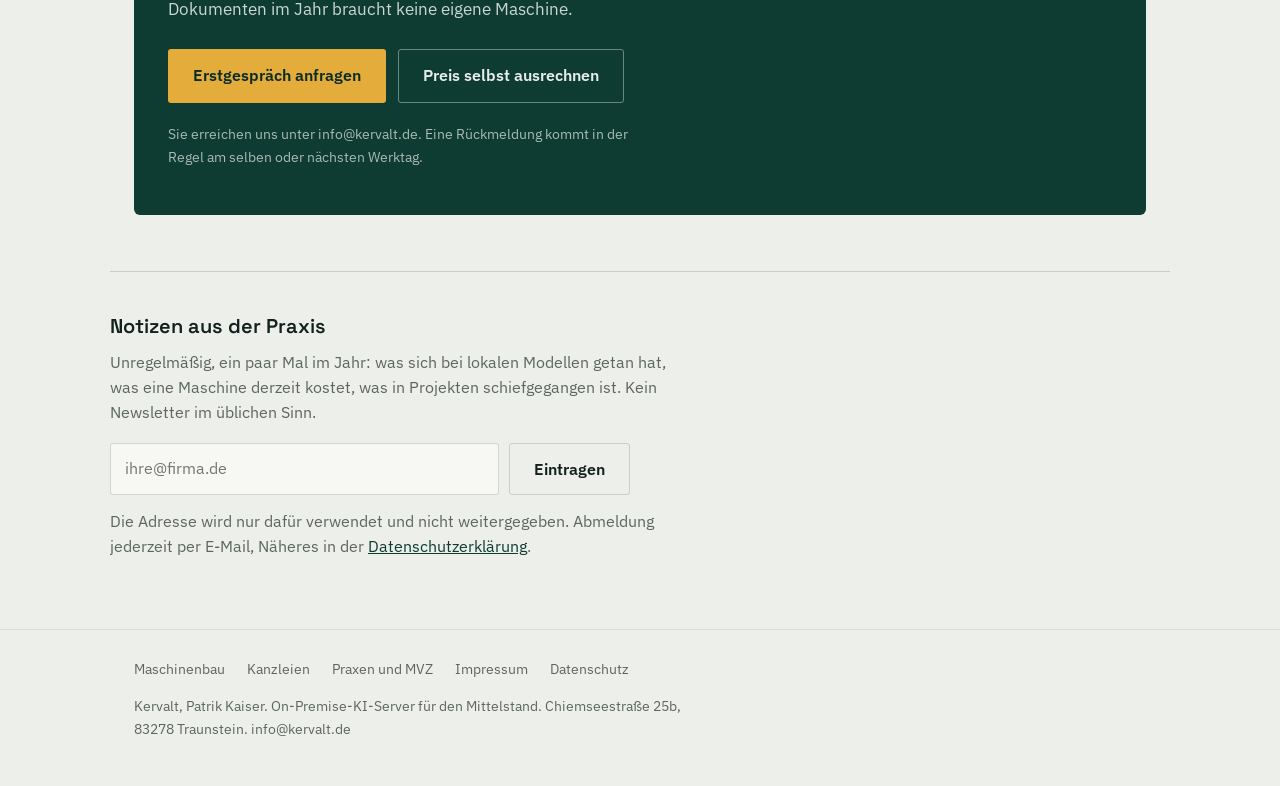
==== commit ba6f97de: "Konfigurator mit Preisen, Foerderrechnung und bundesweite Ausrichtung Konfigurator neu: Maschine wir" ====
--- a/index.html
+++ b/index.html
@@ -4,7 +4,7 @@
 <meta charset="utf-8">
 <meta name="viewport" content="width=device-width,initial-scale=1">
 <title>KI-Server für den Mittelstand, aufgestellt im eigenen Haus | Kervalt</title>
-<meta name="description" content="Kervalt baut On-Premise-KI-Server für mittelständische Betriebe in Bayern: lokale Sprachmodelle auf Ihrer eigenen Hardware, DSGVO-konform, ohne Cloud. Einrichtung, Betrieb und Wartung aus einer Hand.">
+<meta name="description" content="Kervalt baut On-Premise-KI-Server für mittelständische Betriebe, bundesweit: lokale Sprachmodelle auf Ihrer eigenen Hardware, DSGVO-konform, ohne Cloud. Einrichtung, Betrieb und Wartung aus einer Hand.">
 <meta name="robots" content="index, follow, max-image-preview:large, max-snippet:-1">
 <meta name="theme-color" content="#0E3B32">
 <link rel="canonical" href="https://kervalt.de/">
@@ -36,11 +36,6 @@
       "founder": {"@type": "Person", "name": "Patrik Kaiser"},
       "knowsAbout": ["On-Premise KI", "lokale Sprachmodelle", "DSGVO", "Datenschutz", "Retrieval Augmented Generation", "KI-Server", "vLLM"],
       "areaServed": [
-        {"@type": "AdministrativeArea", "name": "Bayern"},
-        {"@type": "Place", "name": "Oberbayern"},
-        {"@type": "Place", "name": "Chiemgau"},
-        {"@type": "Place", "name": "Traunstein"},
-        {"@type": "Place", "name": "Rosenheim"},
         {"@type": "Country", "name": "Deutschland"}
       ],
       "address": {
@@ -113,12 +108,12 @@
       <p class="lead">Kervalt stellt KI-Server bei Ihnen im Haus auf. Angebote, Verträge und technische Unterlagen werden dort verarbeitet, wo sie ohnehin liegen: in Ihrem Netzwerk. Kein Cloud-Dienst liest mit, keine Daten gehen in die USA.</p>
       <div class="cta-row">
         <a class="btn btn-primary" href="mailto:info@kervalt.de?subject=Erstgespr%C3%A4ch%20KI-Server&amp;body=Guten%20Tag%2C%0A%0Awir%20interessieren%20uns%20f%C3%BCr%20einen%20KI-Server%20im%20eigenen%20Haus.%0A%0ABetrieb%3A%20%0ABranche%3A%20%0AAnzahl%20Mitarbeitende%2C%20die%20damit%20arbeiten%20w%C3%BCrden%3A%20%0A%0AViele%20Gr%C3%BC%C3%9Fe%0A">Erstgespräch anfragen</a>
-        <a class="btn btn-ghost" href="/konfigurator/">Passende Größe ermitteln</a>
+        <a class="btn btn-ghost" href="/konfigurator/">Maschine und Preis konfigurieren</a>
       </div>
       <div class="trust">
         <span><i class="tick" aria-hidden="true"></i> Hardware zum Einkaufspreis</span>
         <span><i class="tick" aria-hidden="true"></i> Kauf statt Abo</span>
-        <span><i class="tick" aria-hidden="true"></i> Aus Traunstein, Oberbayern</span>
+        <span><i class="tick" aria-hidden="true"></i> Bundesweit im Einsatz</span>
       </div>
     </div>
     <aside class="plate" aria-label="Eckdaten">
@@ -234,7 +229,7 @@
     </div>
     <p class="hint" style="margin-top:14px">Die Angabe „B“ steht für Milliarden Parameter und ist ein grobes Maß für die Leistungsfähigkeit eines Sprachmodells.</p>
     <div class="cta-row">
-      <a class="btn btn-ghost" href="/konfigurator/">In fünf Fragen die passende Stufe ermitteln</a>
+      <a class="btn btn-ghost" href="/konfigurator/">Maschine zusammenstellen und Preis sehen</a>
     </div>
   </section>
 
@@ -263,17 +258,17 @@
 
   <section class="sec wrap">
     <div class="panel">
-      <h2>Der Digitalbonus fördert nicht die Maschine, sondern die Einrichtung.</h2>
-      <p>Das wird oft falsch dargestellt, deshalb hier ausführlich: Der Digitalbonus Bayern fördert Leistungen externer Anbieter, also Einrichtung, Installation, Anpassung, Programmierung und technische Dokumentation. IKT-Hardware ist ausdrücklich ausgenommen. Der KI-Server selbst ist damit in aller Regel nicht förderfähig, unsere Arbeit daran schon.</p>
+      <h2>Gefördert wird fast immer die Einrichtung, fast nie die Hardware.</h2>
+      <p>Das wird oft verkürzt dargestellt, deshalb hier genau: Zuschussprogramme fördern in aller Regel Leistungen externer Anbieter, also Installation, Einrichtung, individuelle Anpassung und technische Dokumentation. Die Server-Hardware fällt fast überall heraus. Zu unserem Modell passt das gut, weil Sie die Maschine ohnehin zum Einkaufspreis bekommen und nur die Arbeit bezahlen.</p>
       <dl>
-        <dt>Standard</dt><dd>bis 7.500 € Zuschuss, Fördersatz bis 50 % der förderfähigen Ausgaben</dd>
-        <dt>Plus</dt><dd>bis 30.000 € bei besonderem Innovationsgehalt; künstliche Intelligenz ist in der Richtlinie ausdrücklich als Beispiel genannt</dd>
-        <dt>Wer</dt><dd>kleine Unternehmen der gewerblichen Wirtschaft, unter 50 Beschäftigte, höchstens 10 Mio. € Umsatz oder Bilanzsumme, Betriebsstätte in Bayern</dd>
-        <dt>Wer nicht</dt><dd>freie Berufe, Arztpraxen, MVZ, Kliniken und Apotheken sind von der Förderung ausgenommen</dd>
-        <dt>Reihenfolge</dt><dd>erst der Bewilligungsbescheid, dann die Beauftragung. Wer vorher bestellt, verliert den Anspruch</dd>
+        <dt>Bundesweit</dt><dd>Der KfW-Förderkredit Digitalisierung steht überall offen, ausdrücklich auch Freiberuflern. Das ist ein zinsgünstiger Kredit, kein Zuschuss.</dd>
+        <dt>Für Beratung</dt><dd>Die BAFA-Beratungsförderung bezuschusst Beratungsleistungen, nicht die Umsetzung. Die Richtlinie gilt bis Ende 2026.</dd>
+        <dt>Die Zuschüsse</dt><dd>kommen von den Bundesländern und sind überall anders zugeschnitten. Fördersätze liegen meist zwischen 30 und 50 Prozent.</dd>
+        <dt>Beispiel Bayern</dt><dd>der Digitalbonus fördert bis 50 %, Standard bis 7.500 €, Plus bis 30.000 €. Hardware ausgenommen, freie Berufe und Praxen nicht antragsberechtigt, Untergrenze 4.000 € förderfähige Ausgaben.</dd>
+        <dt>Überall gleich</dt><dd>erst der Bewilligungsbescheid, dann die Beauftragung. Wer vorher bestellt, verliert den Anspruch.</dd>
       </dl>
-      <p>Den Antrag stellt Ihr Unternehmen selbst über das ELSTER-Unternehmenskonto. Das schreibt das Programm so vor, Dienstleister dürfen das ausdrücklich nicht übernehmen. Was wir liefern, sind die Unterlagen, die Sie dafür brauchen: ein aufgeschlüsseltes Angebot und die Projektbeschreibung.</p>
-      <p class="hint">Angaben nach der Förderrichtlinie, Stand September 2026; das Programm läuft bis 31.12.2027, Anträge werden über ein monatliches Kontingent freigegeben. Eine Förderung ist eine freiwillige Leistung ohne Rechtsanspruch. Verbindlich ist allein die Auskunft der zuständigen Bezirksregierung. Wir leisten keine Förder-, Rechts- oder Steuerberatung.</p>
+      <p>Was davon bei Ihrer Konfiguration übrig bleibt, rechnet der <a href="/konfigurator/">Konfigurator</a> aus. Den Antrag stellt Ihr Unternehmen selbst, in Bayern etwa über das ELSTER-Unternehmenskonto; Dienstleister dürfen das dort ausdrücklich nicht übernehmen. Wir liefern die Unterlagen dafür: ein aufgeschlüsseltes Angebot und die Projektbeschreibung.</p>
+      <p class="hint">Stand September 2026. Förderungen sind freiwillige Leistungen ohne Rechtsanspruch, ändern sich laufend und unterscheiden sich je Bundesland. Verbindlich ist allein die Auskunft der zuständigen Bewilligungsstelle. Wir leisten keine Förder-, Rechts- oder Steuerberatung.</p>
     </div>
   </section>
 
@@ -291,7 +286,7 @@
   <section class="sec wrap prose">
     <h2>Ein Ansprechpartner, kein Ticketsystem.</h2>
     <p>Hinter Kervalt steht Patrik Kaiser. Ich komme aus der Inbetriebnahme im Maschinenbau und kenne die Seite, auf der die Anlage am Ende laufen muss. Wer bei mir anruft, spricht mit der Person, die den Server aufgestellt hat.</p>
-    <p>Der Sitz ist Traunstein. Im Chiemgau und im Raum Rosenheim komme ich vorbei, für alles Weitere gibt es die Fernwartung. Größere Häuser mit eigener IT-Abteilung sind ausdrücklich willkommen: Dann übernehmen wir den Aufbau und Ihre Leute den Betrieb.</p>
+    <p>Der Sitz ist Traunstein, aufgebaut wird bundesweit. Zum Aufstellen und Einweisen komme ich zu Ihnen, danach läuft die Betreuung über die Fernwartung. Größere Häuser mit eigener IT-Abteilung sind ausdrücklich willkommen: Dann übernehmen wir den Aufbau und Ihre Leute den Betrieb.</p>
   </section>
 
   <section class="sec wrap faq">
@@ -331,7 +326,7 @@
       <p>Im Erstgespräch klären wir, ob sich ein eigener Server für Sie überhaupt lohnt. Wenn nicht, sagen wir das. Ein Betrieb mit fünf Leuten und drei Dokumenten im Jahr braucht keine eigene Maschine.</p>
       <div class="cta-row">
         <a class="btn btn-brass" href="mailto:info@kervalt.de?subject=Erstgespr%C3%A4ch%20KI-Server&amp;body=Guten%20Tag%2C%0A%0Awir%20interessieren%20uns%20f%C3%BCr%20einen%20KI-Server%20im%20eigenen%20Haus.%0A%0ABetrieb%3A%20%0ABranche%3A%20%0AAnzahl%20Mitarbeitende%2C%20die%20damit%20arbeiten%20w%C3%BCrden%3A%20%0A%0AViele%20Gr%C3%BC%C3%9Fe%0A">Erstgespräch anfragen</a>
-        <a class="btn btn-onpine" href="/konfigurator/">Größe selbst ermitteln</a>
+        <a class="btn btn-onpine" href="/konfigurator/">Preis selbst ausrechnen</a>
       </div>
       <p class="note">Sie erreichen uns unter info@kervalt.de. Eine Rückmeldung kommt in der Regel am selben oder nächsten Werktag.</p>
     </div>
--- a/assets/style.css
+++ b/assets/style.css
@@ -215,6 +215,58 @@
 .cfg-go{margin-top:26px;display:flex;gap:14px;align-items:center;flex-wrap:wrap}
 .cfg-go .miss{font-size:14.5px;color:var(--muted)}
 
+/* Baukasten mit Preisspalte */
+.build{display:grid;grid-template-columns:minmax(0,1fr) 360px;gap:36px;align-items:start;margin-top:30px}
+.build-col{position:sticky;top:18px}
+.sel{display:grid;gap:5px;margin-bottom:16px}
+.sel:last-child{margin-bottom:0}
+.sel>label{font-size:14.5px;font-weight:600}
+.sel small{font-size:13.5px;color:var(--muted)}
+.sel-2{display:grid;grid-template-columns:1fr 1fr;gap:16px}
+select,input[type=number]{font:inherit;font-size:15.5px;padding:10px 12px;width:100%;
+  border:1px solid var(--line);border-radius:3px;background:var(--paper);color:var(--ink)}
+select:focus,input[type=number]:focus{border-color:var(--pine);outline:none;
+  box-shadow:0 0 0 2px rgba(14,59,50,.14)}
+.pill{display:inline-block;font-family:'IBM Plex Mono',monospace;font-size:12.5px;font-weight:500;
+  color:var(--brass-ink);border:1px solid var(--line);border-radius:2px;padding:3px 8px;margin-left:8px}
+
+.sum{border:1px solid var(--line);border-radius:var(--r);background:var(--panel);overflow:hidden}
+.sum-hd{display:flex;align-items:center;gap:9px;padding:13px 17px;font-weight:600;font-size:15px;
+  border-bottom:1px solid var(--line);font-family:'Space Grotesk',sans-serif}
+.sum-body{padding:6px 17px 12px}
+.li{display:flex;justify-content:space-between;gap:14px;padding:7px 0;font-size:14.5px;
+  border-bottom:1px solid var(--line-soft)}
+.li:last-child{border-bottom:0}
+.li .n{color:var(--muted)}
+.li .v{font-family:'IBM Plex Mono',monospace;font-weight:500;white-space:nowrap}
+.li.grp{display:block;font-weight:600;color:var(--pine);font-size:13px;
+  padding:15px 0 4px;border-bottom:0}
+.li.sub .n,.li.sub .v{color:var(--ink)}
+.sum-total{padding:14px 17px;border-top:1px solid var(--line);background:var(--panel-2)}
+.sum-total .big{display:flex;justify-content:space-between;align-items:baseline;gap:12px}
+.sum-total .big span{font-size:14.5px;font-weight:600}
+.sum-total .big b{font-family:'Space Grotesk',sans-serif;font-size:24px;color:var(--pine)}
+.sum-total .mtl{display:flex;justify-content:space-between;gap:12px;margin-top:9px;
+  padding-top:9px;border-top:1px solid var(--line);font-size:14px;color:var(--muted)}
+.sum-total .mtl b{font-family:'IBM Plex Mono',monospace;font-weight:500;color:var(--ink)}
+.sum-note{padding:12px 17px;border-top:1px solid var(--line);font-size:13px;color:var(--muted)}
+.flag{margin:16px 0 0;border-left:3px solid var(--brass);background:var(--panel);
+  padding:12px 15px;font-size:14.5px}
+.foerder-out{display:grid;grid-template-columns:1fr 1fr;gap:0;border:1px solid var(--line);
+  border-radius:var(--r);overflow:hidden;margin-top:22px;background:var(--panel)}
+.foerder-out>div{padding:18px 20px}
+.foerder-out>div+div{border-left:1px solid var(--line)}
+.foerder-out .k{font-size:14px;color:var(--muted);margin-bottom:5px}
+.foerder-out .z{font-family:'Space Grotesk',sans-serif;font-weight:700;font-size:26px;color:var(--pine)}
+@media (max-width:980px){
+  .build{grid-template-columns:1fr;gap:28px}
+  .build-col{position:static}
+}
+@media (max-width:560px){
+  .sel-2,.foerder-out{grid-template-columns:1fr}
+  .foerder-out>div+div{border-left:0;border-top:1px solid var(--line)}
+}
+
 .result{border:1px solid var(--line);border-left:4px solid var(--brass);border-radius:var(--r);
   background:var(--panel);padding:28px 26px;margin-top:34px}
 .result .lbl{font-size:14px;font-weight:600;color:var(--pine);margin-bottom:4px}
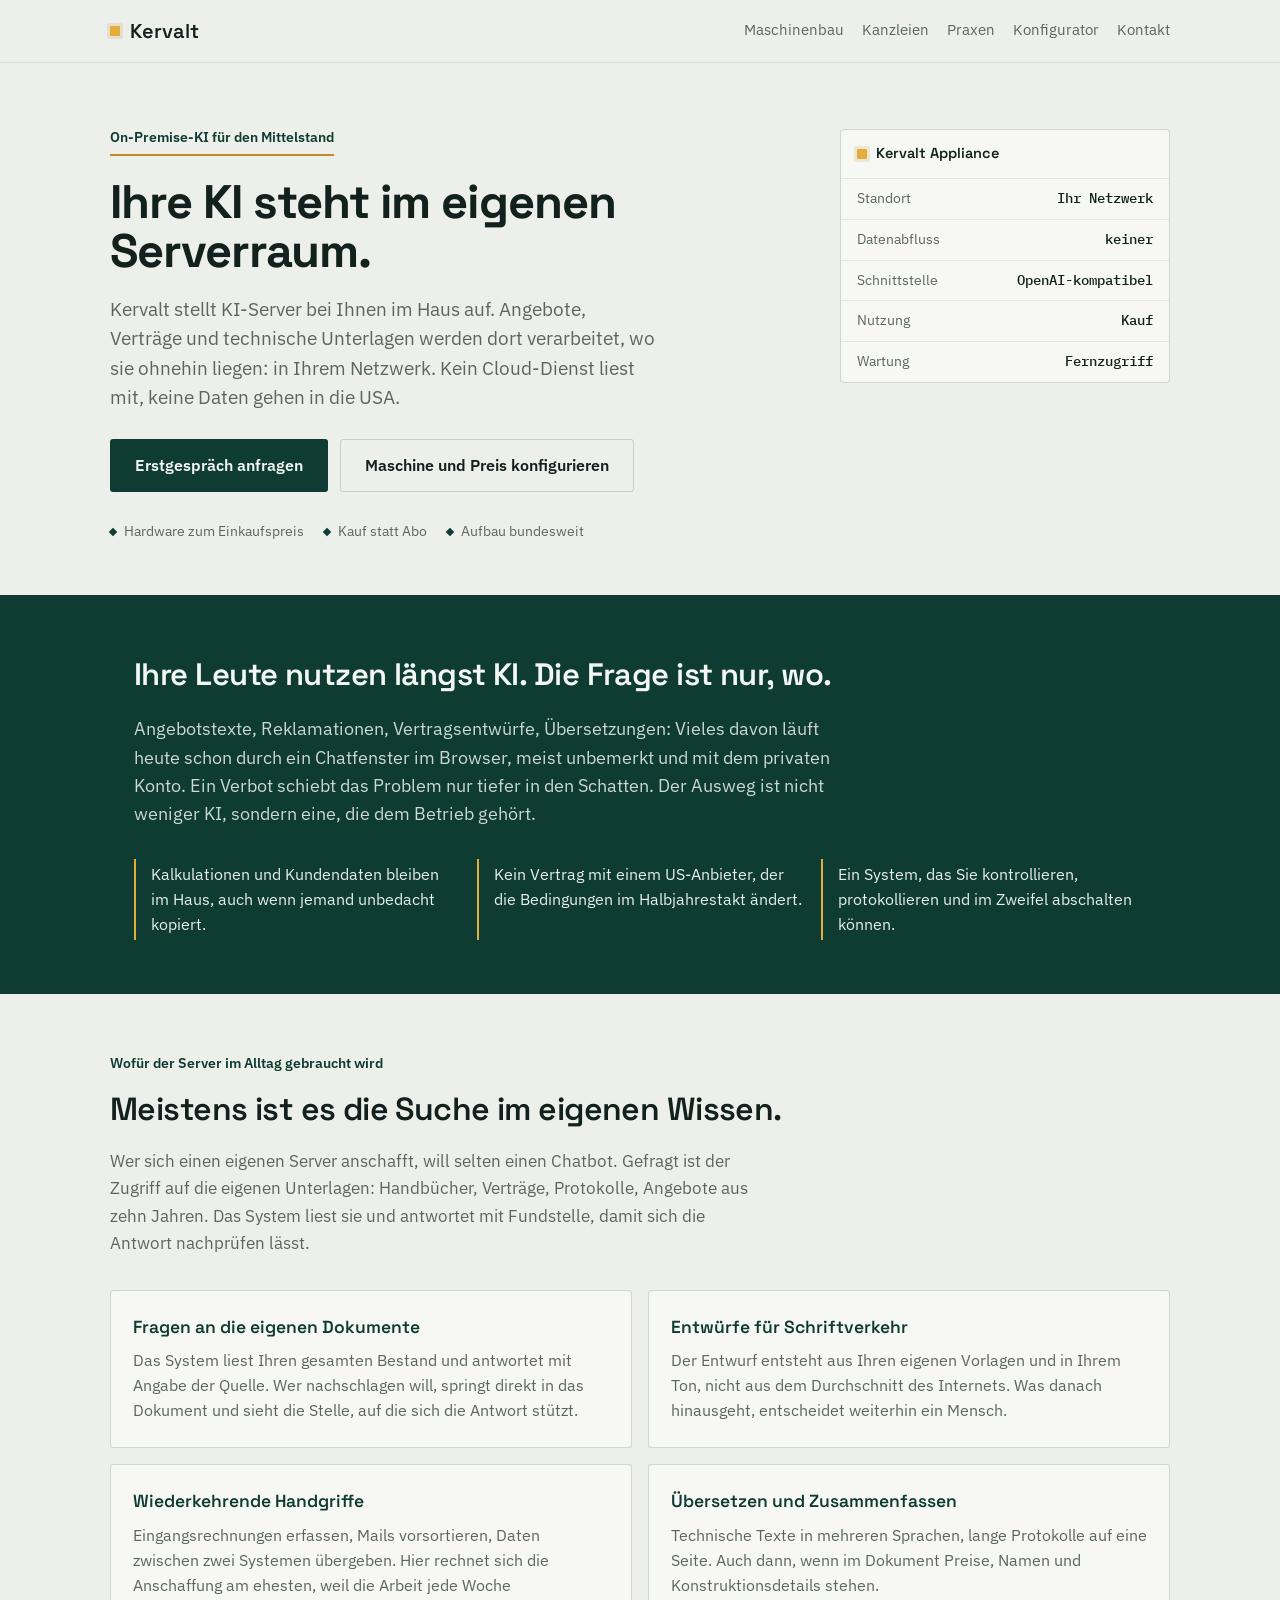
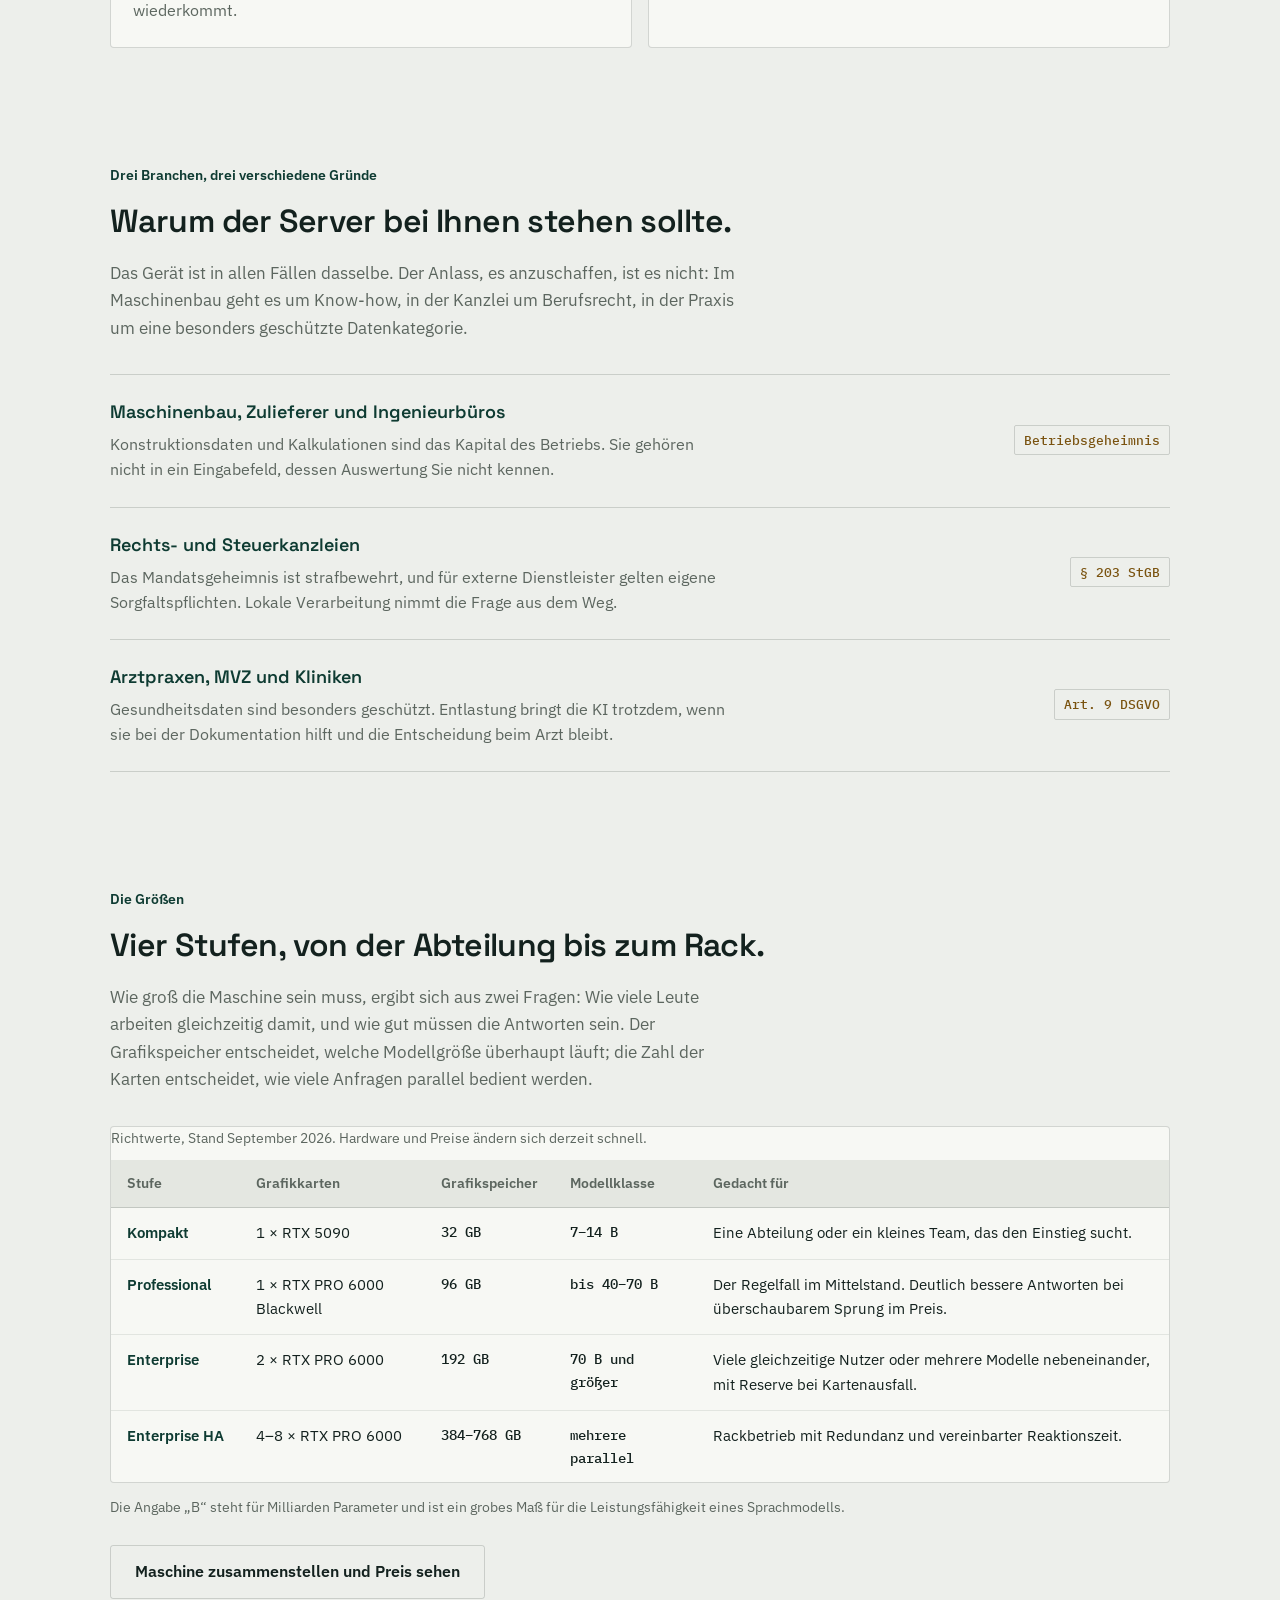
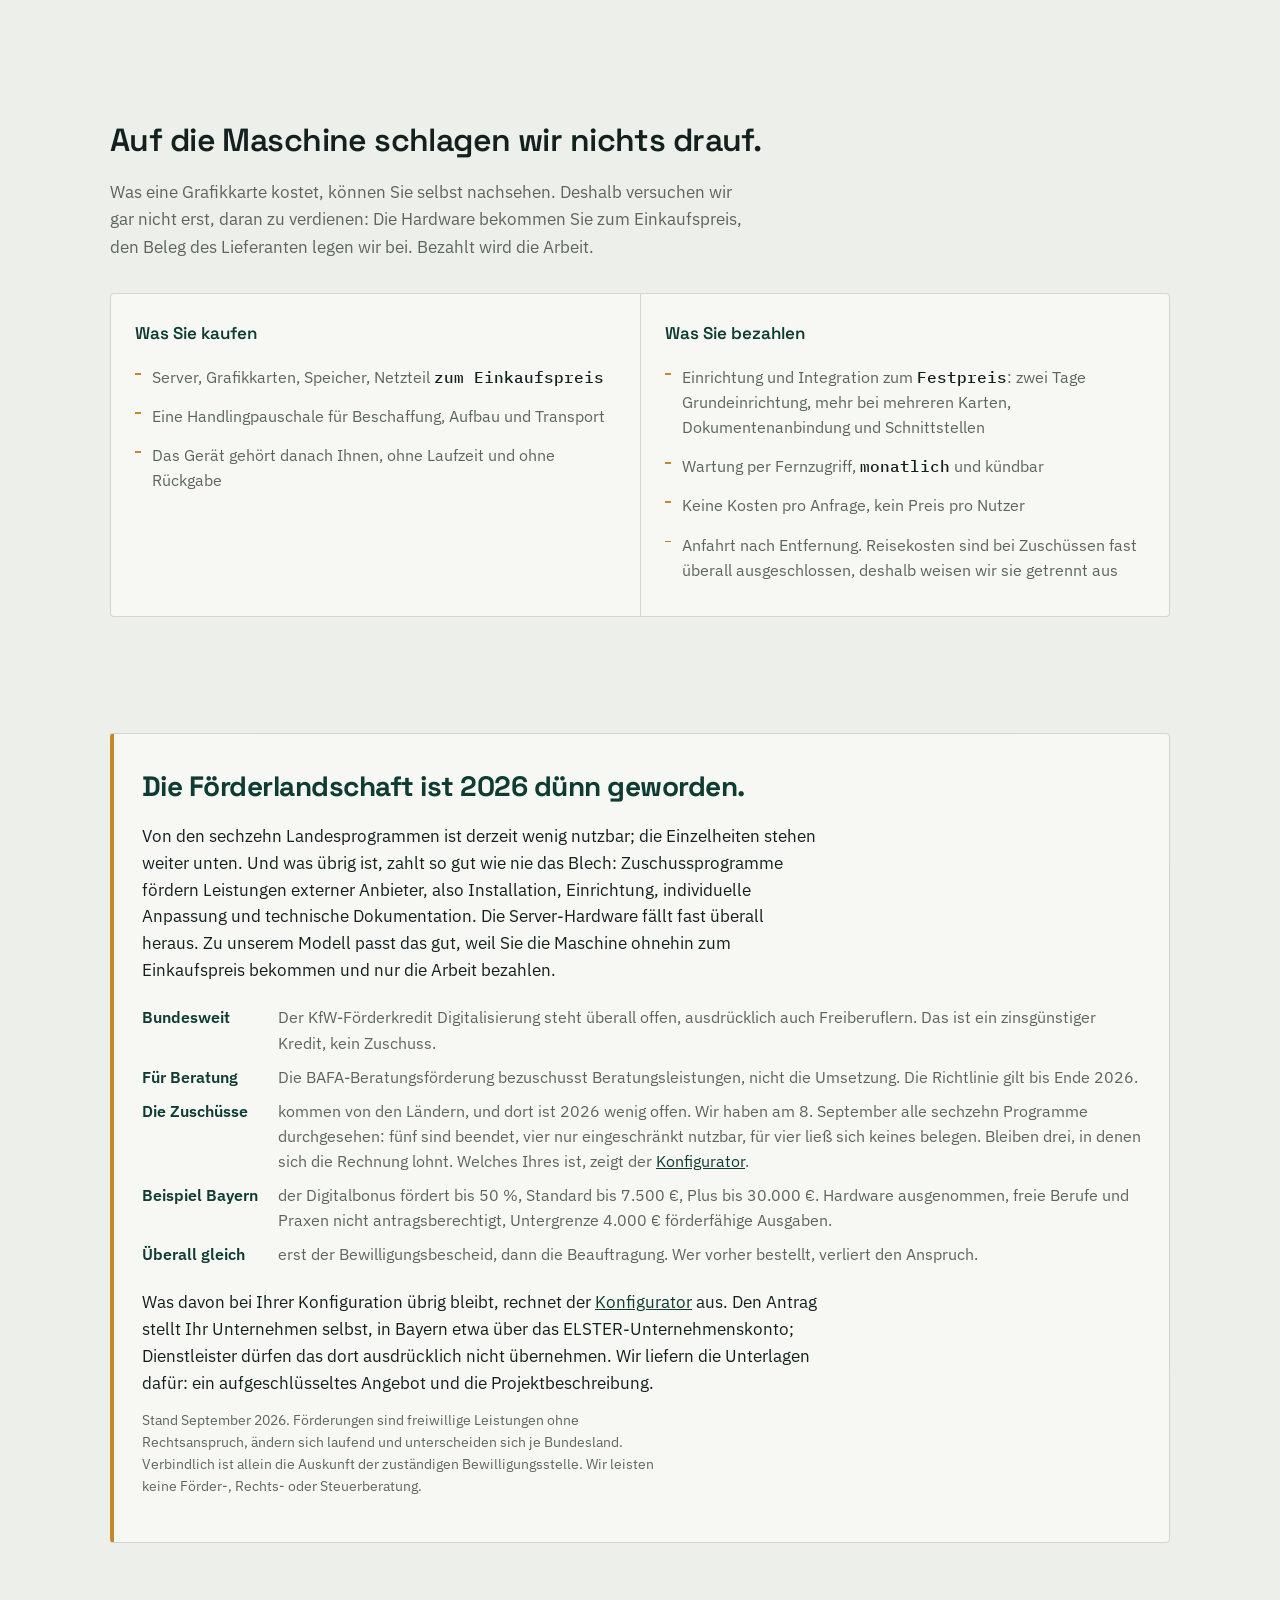
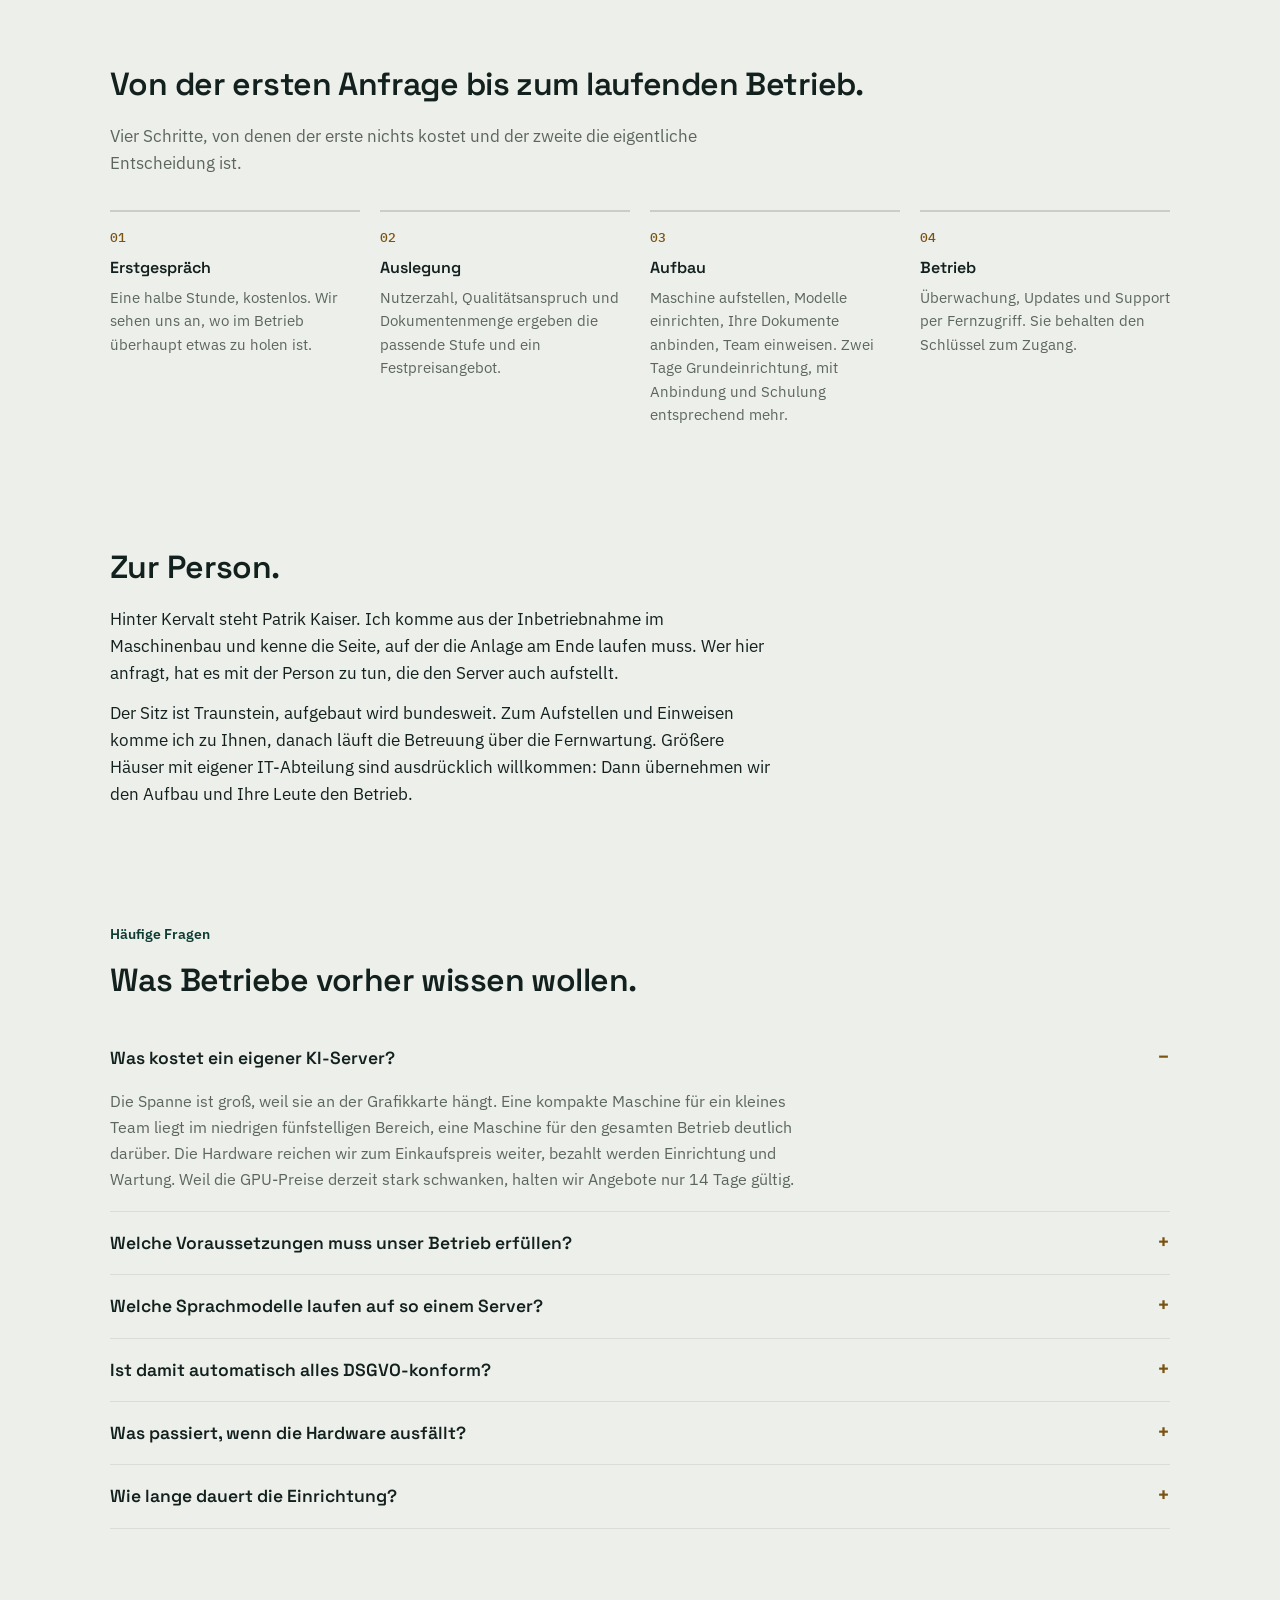
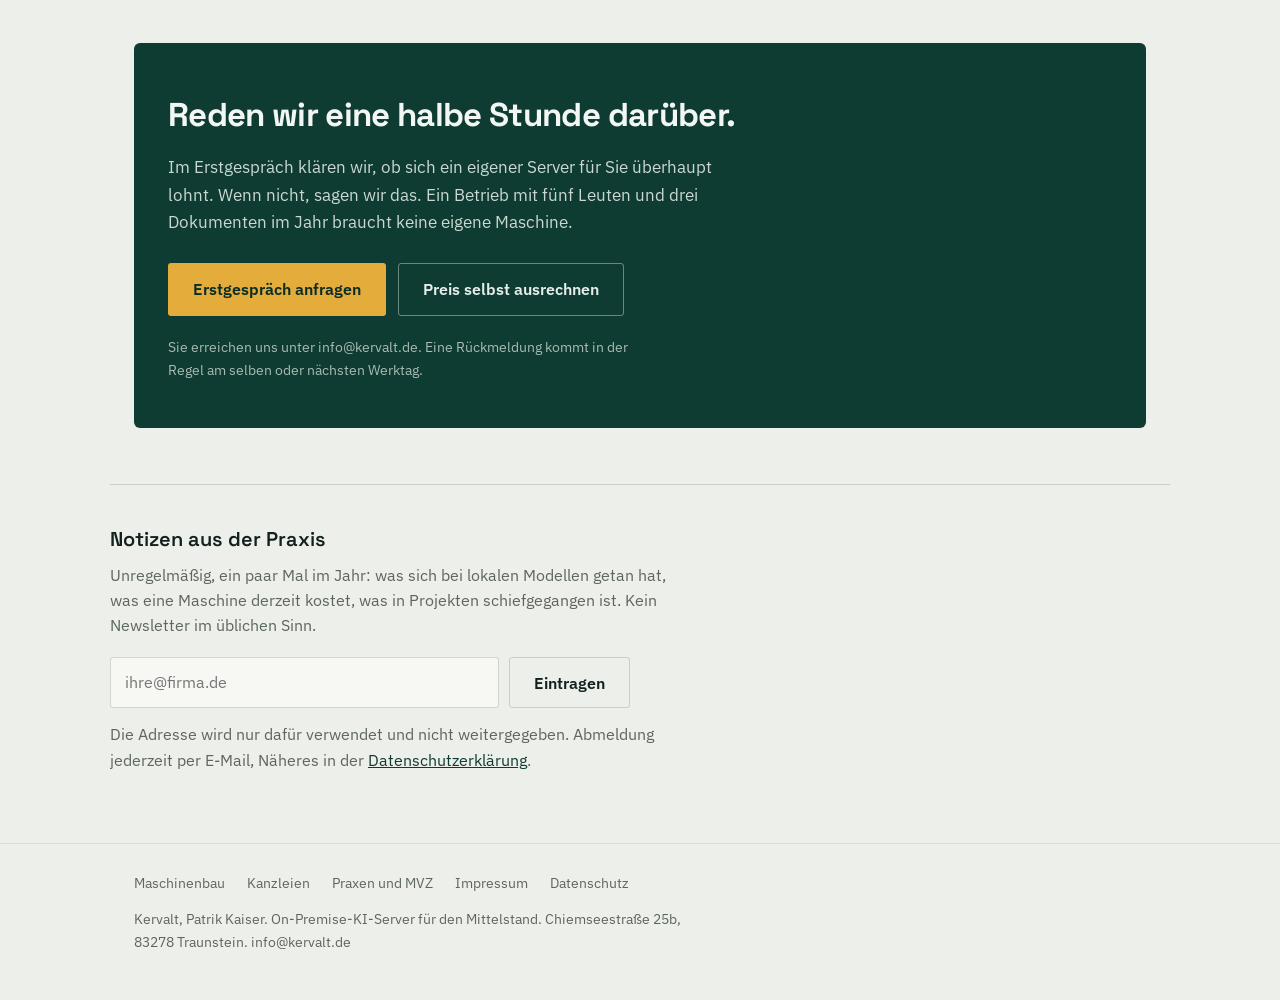
==== commit e81efe06: "Kontinuitaetsdurchgang und Stilkorrektur ueber alle Seiten Sachliche Widersprueche: - Konfigurator r" ====
--- a/index.html
+++ b/index.html
@@ -78,7 +78,7 @@
     {"@type":"Question","name":"Welche Sprachmodelle laufen auf so einem Server?","acceptedAnswer":{"@type":"Answer","text":"Offene Modelle, die Sie selbst herunterladen und behalten dürfen, zum Beispiel aus den Familien Llama, Qwen oder Mistral. Ausgeliefert werden sie über vLLM mit einer OpenAI-kompatiblen Schnittstelle, sodass viele vorhandene Werkzeuge ohne Umbau funktionieren. Welches Modell passt, hängt vom verfügbaren Grafikspeicher ab."}},
     {"@type":"Question","name":"Ist damit automatisch alles DSGVO-konform?","acceptedAnswer":{"@type":"Answer","text":"Nein, und das sollte Ihnen niemand versprechen. Ein Server im eigenen Haus löst den größten Brocken: Es gibt keine Übermittlung in ein Drittland und keinen externen Auftragsverarbeiter für die Verarbeitung selbst. Verzeichnis der Verarbeitungstätigkeiten, Zugriffsrechte, Löschkonzept und die Einbindung Ihres Betriebsrats bleiben Ihre Aufgabe. Wir liefern die technische Dokumentation dafür zu."}},
     {"@type":"Question","name":"Was passiert, wenn die Hardware ausfällt?","acceptedAnswer":{"@type":"Answer","text":"Bei den kleineren Stufen gilt die Herstellergarantie, und der Betrieb steht so lange still wie eine defekte Grafikkarte braucht. Wer das nicht hinnehmen kann, nimmt eine Stufe mit zwei Karten oder eine Rack-Lösung mit Ersatzteilvorhaltung. Was Ihr Ausfall kostet, klären wir vorher, sonst kauft man Redundanz auf Verdacht."}},
-    {"@type":"Question","name":"Wie lange dauert die Einrichtung?","acceptedAnswer":{"@type":"Answer","text":"Der Aufbau vor Ort dauert in der Regel zwei bis vier Arbeitstage, je nachdem wie viele Dokumentenquellen angebunden werden. Davor liegt die Lieferzeit der Hardware, die derzeit der unsicherste Teil im Zeitplan ist."}}
+    {"@type":"Question","name":"Wie lange dauert die Einrichtung?","acceptedAnswer":{"@type":"Answer","text":"Zwei Tage sind die Grundeinrichtung. Jede weitere Karte, die Dokumentenanbindung, eine Schnittstelle zum ERP und die Schulung kommen dazu, sodass es bei einer großen Maschine bis zu zehn Arbeitstage werden. Der Konfigurator schlüsselt das für Ihre Zusammenstellung Position für Position auf. Davor liegt die Lieferzeit der Hardware, die derzeit der unsicherste Teil im Zeitplan ist."}}
   ]
 }
 </script>
@@ -113,7 +113,7 @@
       <div class="trust">
         <span><i class="tick" aria-hidden="true"></i> Hardware zum Einkaufspreis</span>
         <span><i class="tick" aria-hidden="true"></i> Kauf statt Abo</span>
-        <span><i class="tick" aria-hidden="true"></i> Bundesweit im Einsatz</span>
+        <span><i class="tick" aria-hidden="true"></i> Aufbau bundesweit</span>
       </div>
     </div>
     <aside class="plate" aria-label="Eckdaten">
@@ -147,15 +147,15 @@
     <div class="cards">
       <article class="card">
         <h3>Fragen an die eigenen Dokumente</h3>
-        <p>Wartungsverträge, Normen, Protokolle, Handbücher. Die Antwort kommt mit Angabe der Quelle, nicht als freies Gerede. Wer nachschlagen will, springt direkt in das Dokument.</p>
+        <p>Das System liest Ihren gesamten Bestand und antwortet mit Angabe der Quelle. Wer nachschlagen will, springt direkt in das Dokument und sieht die Stelle, auf die sich die Antwort stützt.</p>
       </article>
       <article class="card">
         <h3>Entwürfe für Schriftverkehr</h3>
-        <p>Angebote, Absagen, Reklamationen, Serviceberichte. Der Entwurf entsteht aus Ihren eigenen Vorlagen und Ihrem Ton, nicht aus dem Durchschnitt des Internets.</p>
+        <p>Der Entwurf entsteht aus Ihren eigenen Vorlagen und in Ihrem Ton, nicht aus dem Durchschnitt des Internets. Was danach hinausgeht, entscheidet weiterhin ein Mensch.</p>
       </article>
       <article class="card">
         <h3>Wiederkehrende Handgriffe</h3>
-        <p>Eingangsrechnungen erfassen, Mails vorsortieren, Daten zwischen zwei Systemen übergeben. Unspektakulär, aber der Punkt, an dem sich die Anschaffung rechnet.</p>
+        <p>Eingangsrechnungen erfassen, Mails vorsortieren, Daten zwischen zwei Systemen übergeben. Hier rechnet sich die Anschaffung am ehesten, weil die Arbeit jede Woche wiederkommt.</p>
       </article>
       <article class="card">
         <h3>Übersetzen und Zusammenfassen</h3>
@@ -195,7 +195,7 @@
 
   <section class="sec wrap" id="appliances">
     <span class="eyebrow">Die Größen</span>
-    <h2>Vier Stufen, ausgewählt wird die kleinste, die reicht.</h2>
+    <h2>Vier Stufen, von der Abteilung bis zum Rack.</h2>
     <p class="sub">Wie groß die Maschine sein muss, ergibt sich aus zwei Fragen: Wie viele Leute arbeiten gleichzeitig damit, und wie gut müssen die Antworten sein. Der Grafikspeicher entscheidet, welche Modellgröße überhaupt läuft; die Zahl der Karten entscheidet, wie viele Anfragen parallel bedient werden.</p>
     <div class="tbl-scroll">
       <table>
@@ -248,9 +248,10 @@
       <div>
         <h3>Was Sie bezahlen</h3>
         <ul>
-          <li>Einrichtung und Integration zum <span class="amount">Festpreis</span>, in der Regel zwei bis vier Tage</li>
+          <li>Einrichtung und Integration zum <span class="amount">Festpreis</span>: zwei Tage Grundeinrichtung, mehr bei mehreren Karten, Dokumentenanbindung und Schnittstellen</li>
           <li>Wartung per Fernzugriff, <span class="amount">monatlich</span> und kündbar</li>
           <li>Keine Kosten pro Anfrage, kein Preis pro Nutzer</li>
+          <li>Anfahrt nach Entfernung. Reisekosten sind bei Zuschüssen fast überall ausgeschlossen, deshalb weisen wir sie getrennt aus</li>
         </ul>
       </div>
     </div>
@@ -258,12 +259,12 @@
 
   <section class="sec wrap">
     <div class="panel">
-      <h2>Gefördert wird fast immer die Einrichtung, fast nie die Hardware.</h2>
-      <p>Das wird oft verkürzt dargestellt, deshalb hier genau: Zuschussprogramme fördern in aller Regel Leistungen externer Anbieter, also Installation, Einrichtung, individuelle Anpassung und technische Dokumentation. Die Server-Hardware fällt fast überall heraus. Zu unserem Modell passt das gut, weil Sie die Maschine ohnehin zum Einkaufspreis bekommen und nur die Arbeit bezahlen.</p>
+      <h2>Die Förderlandschaft ist 2026 dünn geworden.</h2>
+      <p>Von den sechzehn Landesprogrammen ist derzeit wenig nutzbar; die Einzelheiten stehen weiter unten. Und was übrig ist, zahlt so gut wie nie das Blech: Zuschussprogramme fördern Leistungen externer Anbieter, also Installation, Einrichtung, individuelle Anpassung und technische Dokumentation. Die Server-Hardware fällt fast überall heraus. Zu unserem Modell passt das gut, weil Sie die Maschine ohnehin zum Einkaufspreis bekommen und nur die Arbeit bezahlen.</p>
       <dl>
         <dt>Bundesweit</dt><dd>Der KfW-Förderkredit Digitalisierung steht überall offen, ausdrücklich auch Freiberuflern. Das ist ein zinsgünstiger Kredit, kein Zuschuss.</dd>
         <dt>Für Beratung</dt><dd>Die BAFA-Beratungsförderung bezuschusst Beratungsleistungen, nicht die Umsetzung. Die Richtlinie gilt bis Ende 2026.</dd>
-        <dt>Die Zuschüsse</dt><dd>kommen von den Bundesländern und sind überall anders zugeschnitten. Fördersätze liegen meist zwischen 30 und 50 Prozent.</dd>
+        <dt>Die Zuschüsse</dt><dd>kommen von den Ländern, und dort ist 2026 wenig offen. Wir haben am 8. September alle sechzehn Programme durchgesehen: fünf sind beendet, vier nur eingeschränkt nutzbar, für vier ließ sich keines belegen. Bleiben drei, in denen sich die Rechnung lohnt. Welches Ihres ist, zeigt der <a href="/konfigurator/">Konfigurator</a>.</dd>
         <dt>Beispiel Bayern</dt><dd>der Digitalbonus fördert bis 50 %, Standard bis 7.500 €, Plus bis 30.000 €. Hardware ausgenommen, freie Berufe und Praxen nicht antragsberechtigt, Untergrenze 4.000 € förderfähige Ausgaben.</dd>
         <dt>Überall gleich</dt><dd>erst der Bewilligungsbescheid, dann die Beauftragung. Wer vorher bestellt, verliert den Anspruch.</dd>
       </dl>
@@ -273,19 +274,19 @@
   </section>
 
   <section class="sec wrap">
-    <h2>Vom ersten Telefonat bis zum laufenden Betrieb.</h2>
+    <h2>Von der ersten Anfrage bis zum laufenden Betrieb.</h2>
     <p class="sub">Vier Schritte, von denen der erste nichts kostet und der zweite die eigentliche Entscheidung ist.</p>
     <div class="steps">
       <div class="step"><div class="n">01</div><h3>Erstgespräch</h3><p>Eine halbe Stunde, kostenlos. Wir sehen uns an, wo im Betrieb überhaupt etwas zu holen ist.</p></div>
       <div class="step"><div class="n">02</div><h3>Auslegung</h3><p>Nutzerzahl, Qualitätsanspruch und Dokumentenmenge ergeben die passende Stufe und ein Festpreisangebot.</p></div>
-      <div class="step"><div class="n">03</div><h3>Aufbau</h3><p>Maschine aufstellen, Modelle einrichten, Ihre Dokumente anbinden, Team einweisen. Zwei bis vier Tage.</p></div>
+      <div class="step"><div class="n">03</div><h3>Aufbau</h3><p>Maschine aufstellen, Modelle einrichten, Ihre Dokumente anbinden, Team einweisen. Zwei Tage Grundeinrichtung, mit Anbindung und Schulung entsprechend mehr.</p></div>
       <div class="step"><div class="n">04</div><h3>Betrieb</h3><p>Überwachung, Updates und Support per Fernzugriff. Sie behalten den Schlüssel zum Zugang.</p></div>
     </div>
   </section>
 
   <section class="sec wrap prose">
-    <h2>Ein Ansprechpartner, kein Ticketsystem.</h2>
-    <p>Hinter Kervalt steht Patrik Kaiser. Ich komme aus der Inbetriebnahme im Maschinenbau und kenne die Seite, auf der die Anlage am Ende laufen muss. Wer bei mir anruft, spricht mit der Person, die den Server aufgestellt hat.</p>
+    <h2>Zur Person.</h2>
+    <p>Hinter Kervalt steht Patrik Kaiser. Ich komme aus der Inbetriebnahme im Maschinenbau und kenne die Seite, auf der die Anlage am Ende laufen muss. Wer hier anfragt, hat es mit der Person zu tun, die den Server auch aufstellt.</p>
     <p>Der Sitz ist Traunstein, aufgebaut wird bundesweit. Zum Aufstellen und Einweisen komme ich zu Ihnen, danach läuft die Betreuung über die Fernwartung. Größere Häuser mit eigener IT-Abteilung sind ausdrücklich willkommen: Dann übernehmen wir den Aufbau und Ihre Leute den Betrieb.</p>
   </section>
 
@@ -315,7 +316,7 @@
       </details>
       <details>
         <summary>Wie lange dauert die Einrichtung?</summary>
-        <p>Der Aufbau vor Ort dauert in der Regel zwei bis vier Arbeitstage, je nachdem wie viele Dokumentenquellen angebunden werden. Davor liegt die Lieferzeit der Hardware, die derzeit der unsicherste Teil im Zeitplan ist.</p>
+        <p>Zwei Tage sind die Grundeinrichtung. Jede weitere Karte, die Dokumentenanbindung, eine Schnittstelle zum ERP und die Schulung kommen dazu, sodass es bei einer großen Maschine bis zu zehn Arbeitstage werden. Der Konfigurator schlüsselt das für Ihre Zusammenstellung Position für Position auf. Davor liegt die Lieferzeit der Hardware, die derzeit der unsicherste Teil im Zeitplan ist.</p>
       </details>
     </div>
   </section>
--- a/assets/style.css
+++ b/assets/style.css
@@ -196,7 +196,6 @@
 .cta .note{font-size:14px;color:#A9BBB3;margin-top:20px;max-width:58ch}
 
 /* ---------- Konfigurator ---------- */
-.cfg{display:grid;gap:18px;margin-top:34px}
 .q{border:1px solid var(--line);border-radius:var(--r);background:var(--panel);padding:20px 22px 18px}
 .q legend{padding:0;font-family:'Space Grotesk',sans-serif;font-weight:600;font-size:17.5px}
 .qnum{display:block;font-family:'IBM Plex Mono',monospace;font-size:12.5px;font-weight:500;
@@ -215,9 +214,18 @@
 .cfg-go{margin-top:26px;display:flex;gap:14px;align-items:center;flex-wrap:wrap}
 .cfg-go .miss{font-size:14.5px;color:var(--muted)}
 
-/* Baukasten mit Preisspalte */
-.build{display:grid;grid-template-columns:minmax(0,1fr) 360px;gap:36px;align-items:start;margin-top:30px}
-.build-col{position:sticky;top:18px}
+/* Baukasten */
+.cfgform{max-width:820px}
+th.r,td.r{text-align:right}
+.totalbox{border:1px solid var(--line);border-top:3px solid var(--pine);border-radius:var(--r);
+  background:var(--panel);padding:20px 24px;margin-top:28px;max-width:520px}
+.tb-row{display:flex;justify-content:space-between;align-items:baseline;gap:16px}
+.tb-row span{font-size:15.5px;font-weight:600}
+.tb-row b{font-family:'Space Grotesk',sans-serif;font-size:28px;color:var(--pine)}
+.tb-row.sub{margin-top:11px;padding-top:11px;border-top:1px solid var(--line)}
+.tb-row.sub span{font-weight:400;color:var(--muted)}
+.tb-row.sub b{font-family:'IBM Plex Mono',monospace;font-size:17px;font-weight:500;color:var(--ink)}
+.cfg-go .miss{color:var(--brass-ink);font-weight:600}
 .sel{display:grid;gap:5px;margin-bottom:16px}
 .sel:last-child{margin-bottom:0}
 .sel>label{font-size:14.5px;font-weight:600}
@@ -227,56 +235,31 @@
   border:1px solid var(--line);border-radius:3px;background:var(--paper);color:var(--ink)}
 select:focus,input[type=number]:focus{border-color:var(--pine);outline:none;
   box-shadow:0 0 0 2px rgba(14,59,50,.14)}
-.pill{display:inline-block;font-family:'IBM Plex Mono',monospace;font-size:12.5px;font-weight:500;
-  color:var(--brass-ink);border:1px solid var(--line);border-radius:2px;padding:3px 8px;margin-left:8px}
-
-.sum{border:1px solid var(--line);border-radius:var(--r);background:var(--panel);overflow:hidden}
-.sum-hd{display:flex;align-items:center;gap:9px;padding:13px 17px;font-weight:600;font-size:15px;
-  border-bottom:1px solid var(--line);font-family:'Space Grotesk',sans-serif}
-.sum-body{padding:6px 17px 12px}
-.li{display:flex;justify-content:space-between;gap:14px;padding:7px 0;font-size:14.5px;
-  border-bottom:1px solid var(--line-soft)}
-.li:last-child{border-bottom:0}
-.li .n{color:var(--muted)}
-.li .v{font-family:'IBM Plex Mono',monospace;font-weight:500;white-space:nowrap}
-.li.grp{display:block;font-weight:600;color:var(--pine);font-size:13px;
-  padding:15px 0 4px;border-bottom:0}
-.li.sub .n,.li.sub .v{color:var(--ink)}
-.sum-total{padding:14px 17px;border-top:1px solid var(--line);background:var(--panel-2)}
-.sum-total .big{display:flex;justify-content:space-between;align-items:baseline;gap:12px}
-.sum-total .big span{font-size:14.5px;font-weight:600}
-.sum-total .big b{font-family:'Space Grotesk',sans-serif;font-size:24px;color:var(--pine)}
-.sum-total .mtl{display:flex;justify-content:space-between;gap:12px;margin-top:9px;
-  padding-top:9px;border-top:1px solid var(--line);font-size:14px;color:var(--muted)}
-.sum-total .mtl b{font-family:'IBM Plex Mono',monospace;font-weight:500;color:var(--ink)}
-.sum-note{padding:12px 17px;border-top:1px solid var(--line);font-size:13px;color:var(--muted)}
+
 .flag{margin:16px 0 0;border-left:3px solid var(--brass);background:var(--panel);
   padding:12px 15px;font-size:14.5px}
+.flag p{margin:0}
+.landkopf{display:flex;align-items:baseline;gap:12px;flex-wrap:wrap;margin-bottom:2px}
+.landkopf b{font-family:'Space Grotesk',sans-serif;font-size:16px}
+.st{font-family:'IBM Plex Mono',monospace;font-size:12px;font-weight:500;
+  border:1px solid var(--line);border-radius:2px;padding:2px 7px}
+.st-aktiv{color:var(--pine);border-color:var(--pine)}
+.st-eingeschraenkt{color:var(--brass-ink);border-color:var(--brass)}
+.st-beendet,.st-unklar{color:var(--muted)}
+.landprog{font-size:13.5px;color:var(--muted);margin-bottom:9px}
+.landwarn{margin-top:11px;padding-top:10px;border-top:1px solid var(--line)}
+.landq{margin-top:11px;padding-top:9px;border-top:1px solid var(--line);
+  font-size:12.5px;color:var(--muted)}
 .foerder-out{display:grid;grid-template-columns:1fr 1fr;gap:0;border:1px solid var(--line);
   border-radius:var(--r);overflow:hidden;margin-top:22px;background:var(--panel)}
 .foerder-out>div{padding:18px 20px}
 .foerder-out>div+div{border-left:1px solid var(--line)}
 .foerder-out .k{font-size:14px;color:var(--muted);margin-bottom:5px}
 .foerder-out .z{font-family:'Space Grotesk',sans-serif;font-weight:700;font-size:26px;color:var(--pine)}
-@media (max-width:980px){
-  .build{grid-template-columns:1fr;gap:28px}
-  .build-col{position:static}
-}
 @media (max-width:560px){
   .sel-2,.foerder-out{grid-template-columns:1fr}
   .foerder-out>div+div{border-left:0;border-top:1px solid var(--line)}
 }
-
-.result{border:1px solid var(--line);border-left:4px solid var(--brass);border-radius:var(--r);
-  background:var(--panel);padding:28px 26px;margin-top:34px}
-.result .lbl{font-size:14px;font-weight:600;color:var(--pine);margin-bottom:4px}
-.result .tier{font-family:'Space Grotesk',sans-serif;font-weight:700;letter-spacing:-.02em;
-  font-size:clamp(25px,3.6vw,33px);color:var(--pine);margin-bottom:12px}
-.result p{max-width:66ch;margin-bottom:14px}
-.result h3{font-size:16px;font-weight:600;margin:22px 0 8px}
-.result ol{margin:0 0 4px 20px;font-size:15.5px;color:var(--muted)}
-.result ol li{margin-bottom:7px}
-.result .warn{border-top:1px solid var(--line);margin-top:22px;padding-top:18px;font-size:15.5px}
 
 /* ---------- Verteiler ---------- */
 .signup{border-top:1px solid var(--line);padding:38px 0 12px}
